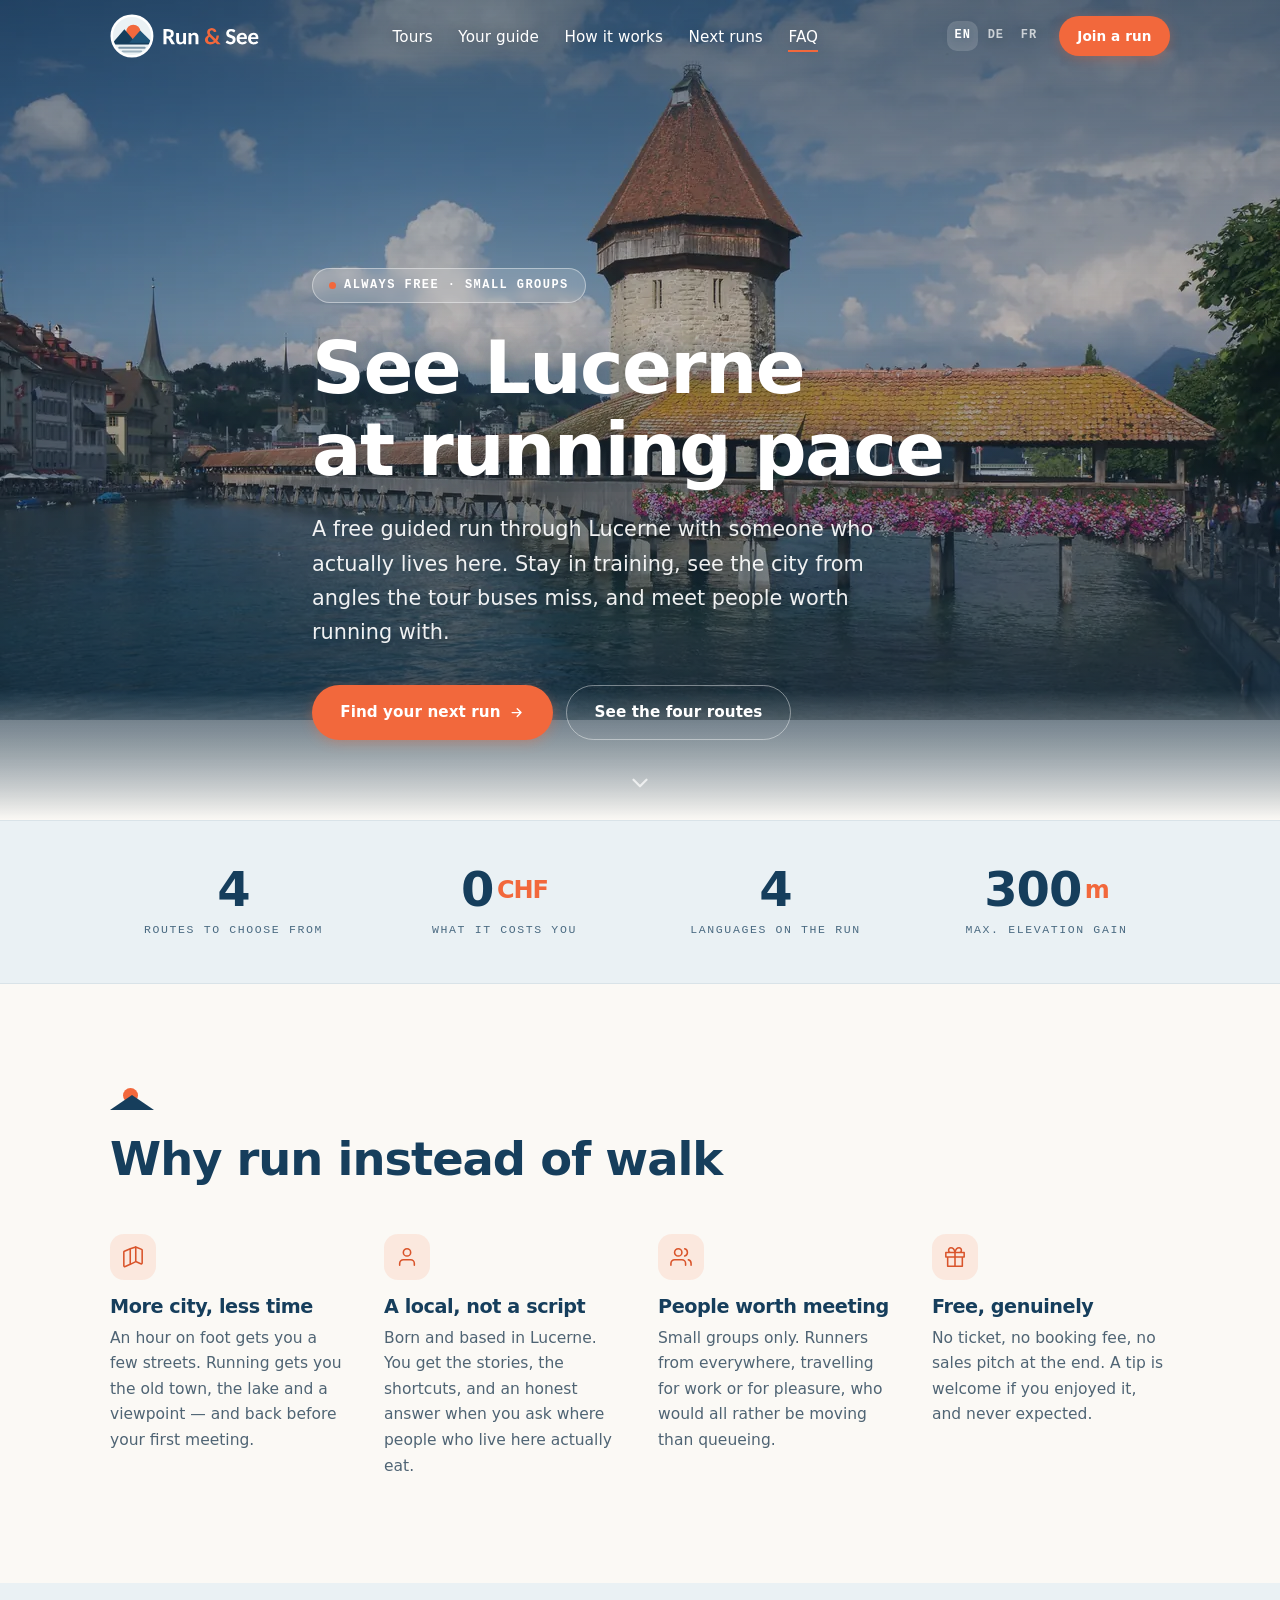
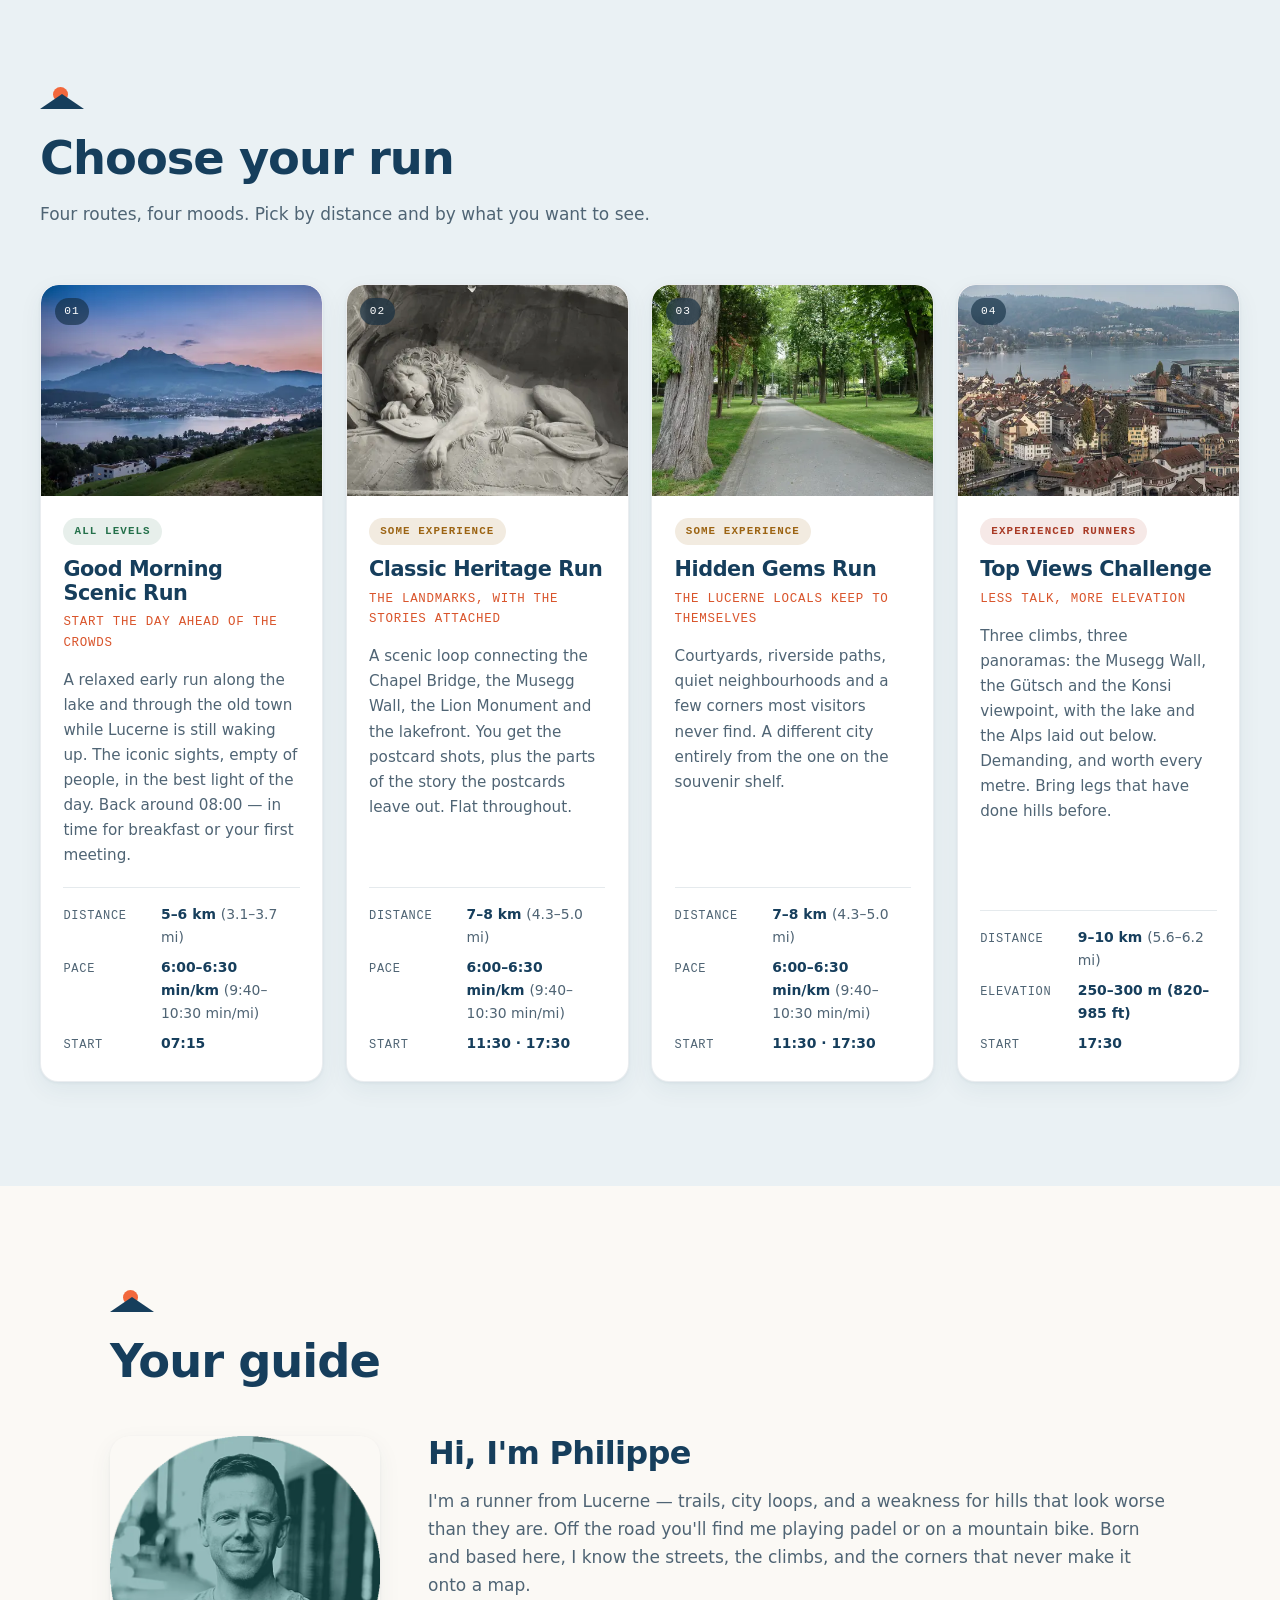
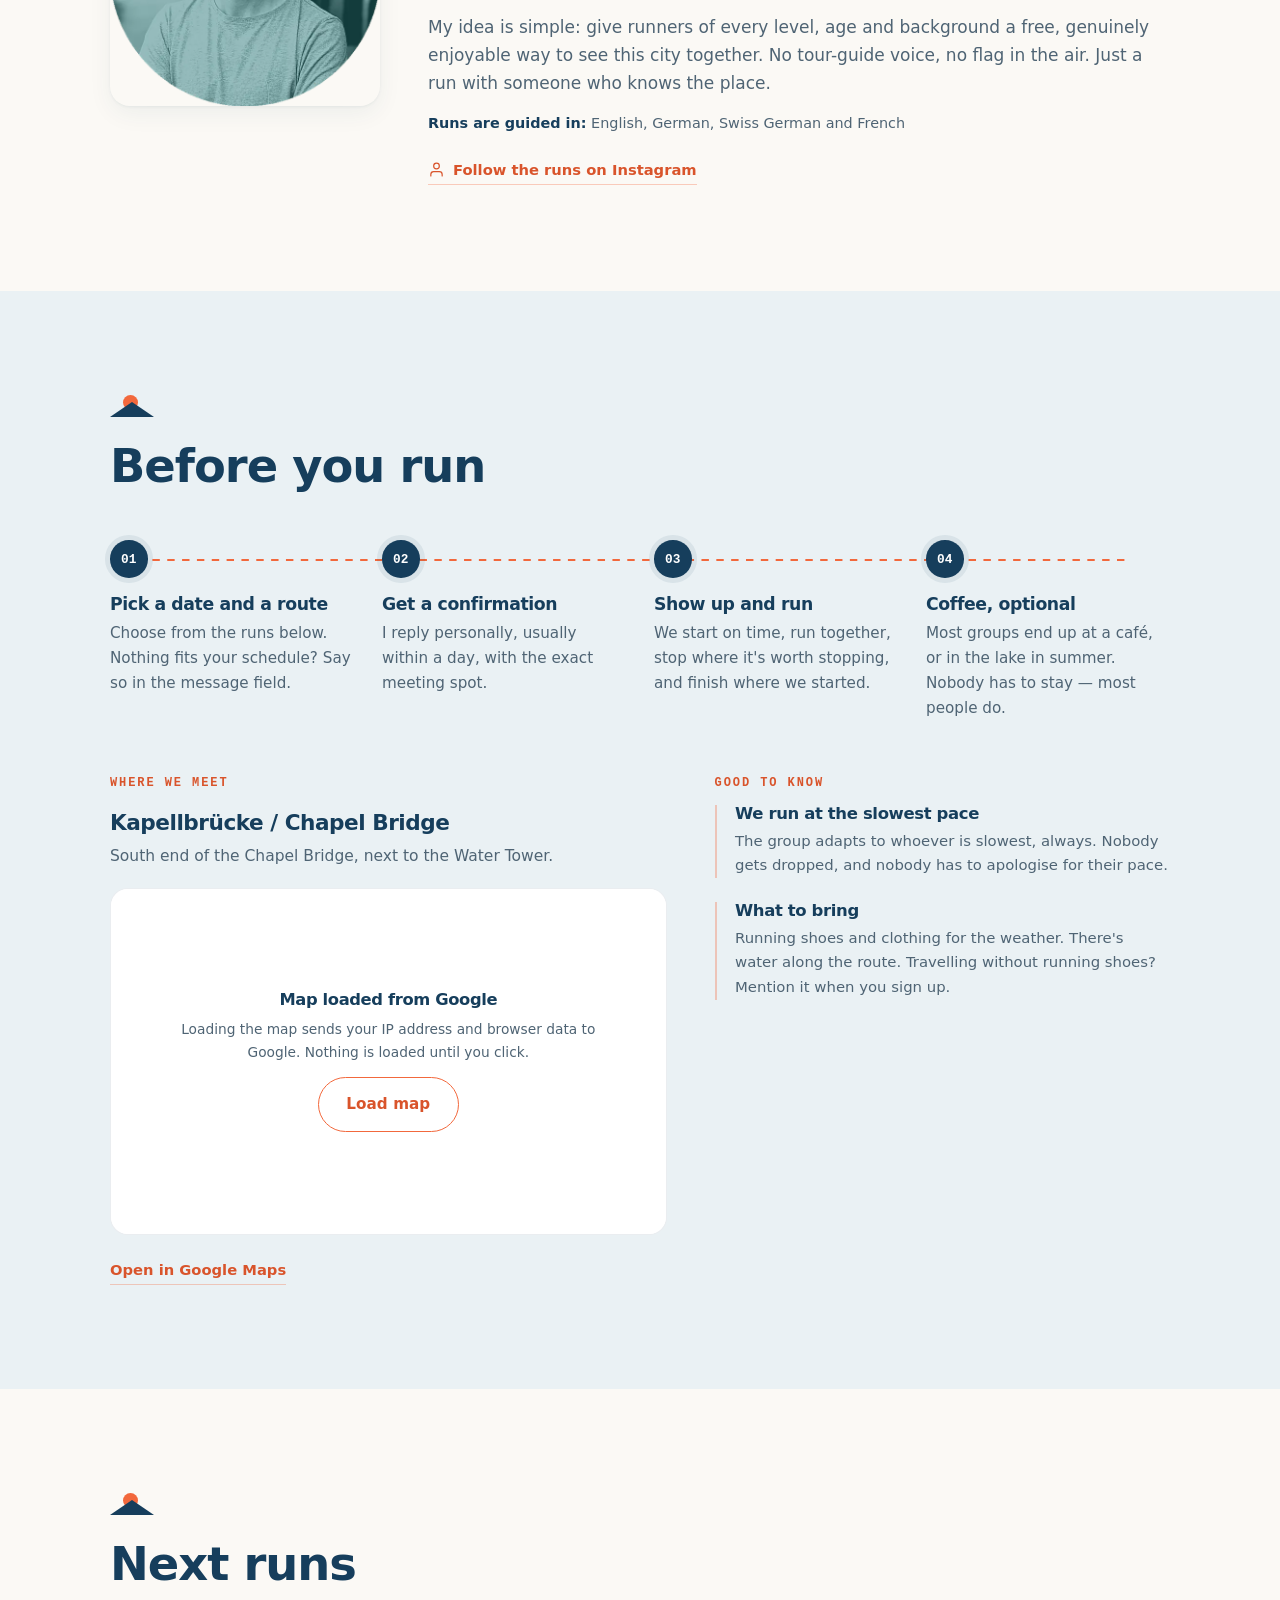
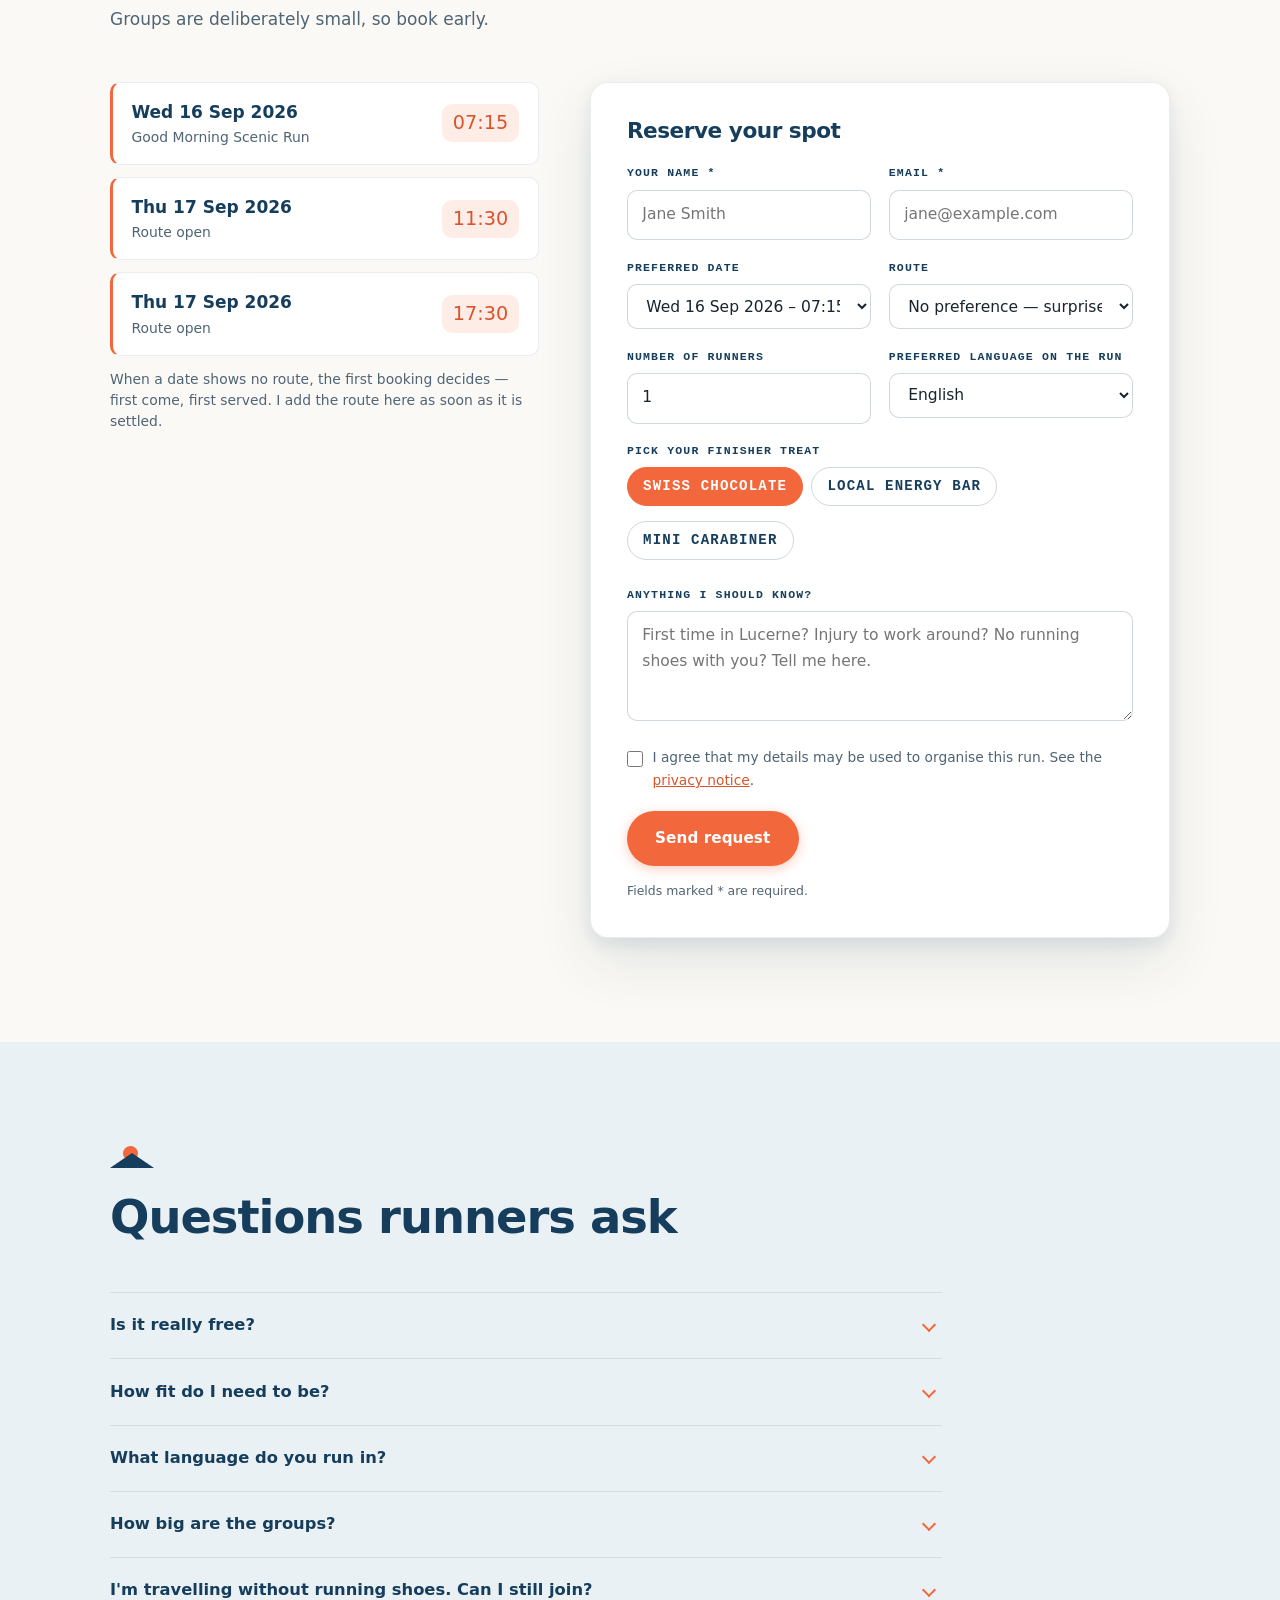
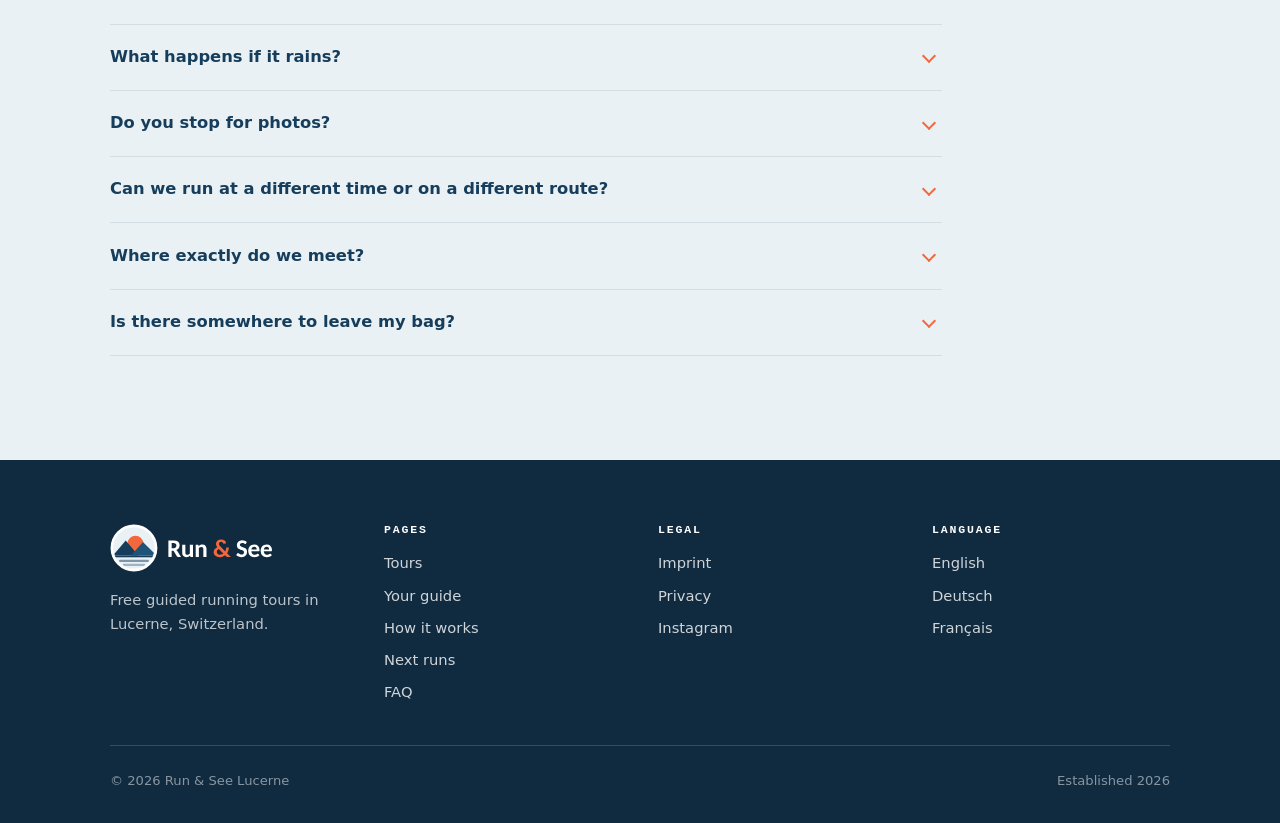
==== index.html @ fdb4a9ca "Website neu aufgesetzt: Generator, drei Sprachen, geklaerte Bildrechte Statische Seite aus src/ gene" ====
<!DOCTYPE html>
<html lang="en">
<head>
  <meta charset="utf-8" />
  <meta name="viewport" content="width=device-width, initial-scale=1" />
  <title>Free Running Tours in Lucerne | Run &amp; See</title>
  <meta name="description" content="Join a free guided running tour in Lucerne, Switzerland. Small groups, four routes, a local guide, no fee. Guided in English, German, Swiss German and French. All levels welcome." />
  <meta name="robots" content="index, follow, max-image-preview:large" />

  <link rel="canonical" href="https://www.runandsee.ch/" />
  <link rel="alternate" hreflang="en" href="https://www.runandsee.ch/" />
  <link rel="alternate" hreflang="de" href="https://www.runandsee.ch/de/" />
  <link rel="alternate" hreflang="fr" href="https://www.runandsee.ch/fr/" />
  <link rel="alternate" hreflang="x-default" href="https://www.runandsee.ch/" />

  <meta property="og:type" content="website" />
  <meta property="og:site_name" content="Run &amp; See Lucerne" />
  <meta property="og:locale" content="en_CH" />
  <meta property="og:url" content="https://www.runandsee.ch/" />
  <meta property="og:title" content="Free Running Tours in Lucerne | Run &amp; See" />
  <meta property="og:description" content="Join a free guided running tour in Lucerne, Switzerland. Small groups, four routes, a local guide, no fee. Guided in English, German, Swiss German and French. All levels welcome." />
  <meta property="og:image" content="https://www.runandsee.ch/assets/images/hero/luzern-kapellbruecke.jpg" />
  <meta property="og:image:width" content="1920" />
  <meta property="og:image:height" content="1080" />
  <meta property="og:image:alt" content="The Chapel Bridge and Water Tower over the river Reuss in Lucerne, with the Alps behind" />
  <meta name="twitter:card" content="summary_large_image" />
  <meta name="twitter:image" content="https://www.runandsee.ch/assets/images/hero/luzern-kapellbruecke.jpg" />
  <meta name="twitter:image:alt" content="The Chapel Bridge and Water Tower over the river Reuss in Lucerne, with the Alps behind" />

  <meta name="author" content="Run &amp; See Lucerne" />
  <meta name="geo.region" content="CH-LU" />
  <meta name="geo.placename" content="Luzern" />
  <meta name="geo.position" content="47.05174;8.30772" />
  <meta name="ICBM" content="47.05174, 8.30772" />
  <link rel="preload" as="image" fetchpriority="high"
        href="assets/images/hero/luzern-kapellbruecke.webp"
        imagesrcset="assets/images/hero/luzern-kapellbruecke-800.webp 800w, assets/images/hero/luzern-kapellbruecke-1280.webp 1280w, assets/images/hero/luzern-kapellbruecke.webp 1920w"
        imagesizes="100vw" type="image/webp" />

  <link rel="icon" type="image/svg+xml" href="assets/logos/horizont-mark.svg" />
  <meta name="theme-color" content="#163e5c" />

  <style>
/* ==========================================================================
   Run & See Lucerne — Basis-Stylesheet (Struktur, Layout, Komponenten)
   Enthält KEINE Farbwerte und keine Schriftnamen. Alles über Custom
   Properties, die das jeweilige Theme in src/themes/<name>.css setzt.
   build.py fügt Theme + Basis zusammen und bettet das Ergebnis ein.
   ========================================================================== */

*, *::before, *::after { box-sizing: border-box; }
* { margin: 0; padding: 0; }

html {
  scroll-behavior: smooth;
  scroll-padding-top: calc(var(--nav-h) + 12px);
  -webkit-text-size-adjust: 100%;
}

body {
  font-family: var(--font-body);
  background: var(--bg);
  color: var(--ink);
  line-height: 1.65;
  font-size: 1.0625rem;
  -webkit-font-smoothing: antialiased;
  overflow-x: hidden;
}

img, picture, svg, iframe { display: block; max-width: 100%; }
img { height: auto; }

h1, h2, h3, h4 {
  font-family: var(--font-display);
  color: var(--heading);
  line-height: var(--h-leading);
  font-weight: var(--h-weight);
  letter-spacing: var(--h-tracking);
  text-transform: var(--h-transform);
}

a { color: var(--link); }

:focus-visible {
  outline: 3px solid var(--focus);
  outline-offset: 3px;
  border-radius: 3px;
}

.wrap {
  width: 100%;
  max-width: var(--wrap);
  margin-inline: auto;
  padding-inline: clamp(1.25rem, 5vw, 2.5rem);
}

section { padding-block: var(--section-pad); position: relative; }
section.alt { background: var(--surface-alt); }
#hero { padding: 0; }

.section-head { max-width: 46rem; margin-bottom: clamp(2rem, 4vw, 3rem); }
.section-head h2 { font-size: var(--h2-size); }
.section-head p { margin-top: 0.9rem; color: var(--ink-soft); font-size: 1.0625rem; }

.rule { width: var(--rule-w); height: var(--rule-h); background: var(--accent); margin-bottom: 1.35rem; }

.eyebrow {
  font-family: var(--font-mono);
  font-size: 0.75rem;
  letter-spacing: 0.18em;
  text-transform: uppercase;
  font-weight: 600;
  color: var(--accent-ink);
  margin-bottom: 0.55rem;
}

/* ── Skip link ─────────────────────────────────────────────────────────── */
.skip-link {
  position: absolute; left: -9999px; top: 0; z-index: 2000;
  background: var(--heading); color: var(--on-dark);
  padding: 0.75rem 1.25rem; text-decoration: none;
}
.skip-link:focus { left: 0; }

/* ── Buttons ───────────────────────────────────────────────────────────── */
.btn {
  display: inline-flex; align-items: center; justify-content: center; gap: 0.55rem;
  font: inherit;
  font-family: var(--font-ui);
  font-weight: var(--btn-weight);
  font-size: var(--btn-size);
  letter-spacing: var(--btn-tracking);
  text-transform: var(--btn-transform);
  padding: var(--btn-pad);
  border-radius: var(--btn-radius);
  border: var(--btn-border) solid transparent;
  text-decoration: none; cursor: pointer;
  transition: transform 0.18s ease, background 0.2s ease, color 0.2s ease,
              box-shadow 0.2s ease, border-color 0.2s ease;
}
.btn svg { width: 1em; height: 1em; transition: transform 0.22s ease; }
.btn:hover svg { transform: translateX(3px); }
.btn:hover { transform: translateY(-2px); }
.btn:active { transform: translateY(0); }

.btn-primary { background: var(--accent); color: var(--on-accent); box-shadow: var(--shadow-btn); }
.btn-primary:hover { background: var(--accent-hover); }
.btn-primary:disabled { opacity: 0.6; cursor: progress; transform: none; }

.btn-ghost { background: transparent; color: var(--on-dark); border-color: var(--on-dark-line); }
.btn-ghost:hover { background: var(--on-dark-wash); }

.btn-outline { background: transparent; color: var(--accent-ink); border-color: var(--accent); }
.btn-outline:hover { background: var(--accent-tint); }

/* ── Navbar ────────────────────────────────────────────────────────────── */
#navbar {
  position: fixed; inset: 0 0 auto 0; z-index: 1000; height: var(--nav-h);
  display: flex; align-items: center;
  transition: background 0.25s ease, box-shadow 0.25s ease, height 0.25s ease;
}
#navbar .wrap { display: flex; align-items: center; justify-content: space-between; gap: 1rem; }
#navbar.scrolled {
  background: var(--nav-bg-scrolled);
  backdrop-filter: blur(12px);
  box-shadow: var(--nav-shadow);
}

.nav-logo { display: flex; align-items: center; text-decoration: none; flex-shrink: 0; }
.nav-logo img { height: var(--logo-h); width: auto; }
.logo-dark { display: none; }
#navbar.scrolled .logo-light { display: none; }
#navbar.scrolled .logo-dark { display: block; }

.nav-links { display: flex; align-items: center; gap: 1.6rem; list-style: none; }
.nav-links a {
  position: relative;
  font-family: var(--font-ui);
  color: var(--on-dark); text-decoration: none;
  font-size: var(--nav-size); font-weight: 500;
  letter-spacing: var(--nav-tracking); text-transform: var(--nav-transform);
  padding-block: 0.4rem;
  text-shadow: var(--on-image-shadow);
}
.nav-links a::after {
  content: ""; position: absolute; left: 0; right: 0; bottom: 0;
  height: 2px; background: var(--accent);
  transform: scaleX(0); transform-origin: left;
  transition: transform 0.25s ease;
}
.nav-links a:hover::after, .nav-links a.active::after { transform: scaleX(1); }
#navbar.scrolled .nav-links a { color: var(--ink); text-shadow: none; }

.nav-right { display: flex; align-items: center; gap: 0.9rem; flex-shrink: 0; }

.lang-switch { display: flex; align-items: center; gap: 0.15rem; }
.lang-switch a {
  font-family: var(--font-mono);
  font-size: 0.75rem; font-weight: 600; letter-spacing: 0.08em;
  text-decoration: none; color: var(--on-dark); opacity: 0.7;
  padding: 0.3rem 0.45rem; border-radius: var(--radius-sm);
  text-shadow: var(--on-image-shadow);
  transition: opacity 0.2s ease, background 0.2s ease;
}
#navbar.scrolled .lang-switch a { color: var(--ink); text-shadow: none; }
.lang-switch a:hover { opacity: 1; }
.lang-switch a[aria-current="true"] { opacity: 1; background: var(--on-dark-wash); }
#navbar.scrolled .lang-switch a[aria-current="true"] { background: var(--accent-tint); color: var(--accent-ink); }

.nav-cta { display: none; }

.hamburger {
  display: none; background: none; border: 0; cursor: pointer;
  width: 42px; height: 42px; padding: 9px; border-radius: var(--radius-sm);
}
.hamburger span {
  display: block; height: 2px; background: var(--on-dark); border-radius: 2px;
  transition: transform 0.25s ease, opacity 0.2s ease, background 0.25s ease;
}
.hamburger span + span { margin-top: 5px; }
#navbar.scrolled .hamburger span { background: var(--ink); }
.hamburger[aria-expanded="true"] span:nth-child(1) { transform: translateY(7px) rotate(45deg); }
.hamburger[aria-expanded="true"] span:nth-child(2) { opacity: 0; }
.hamburger[aria-expanded="true"] span:nth-child(3) { transform: translateY(-7px) rotate(-45deg); }

@media (min-width: 981px) {
  .nav-cta { display: inline-flex; padding: 0.5rem 1.1rem; font-size: 0.85rem; }
}
@media (max-width: 980px) {
  .hamburger { display: block; }
  .nav-links {
    position: fixed; inset: var(--nav-h) 0 auto 0;
    flex-direction: column; align-items: stretch; gap: 0;
    background: var(--surface); border-bottom: 1px solid var(--line);
    box-shadow: var(--shadow-md);
    padding: 0.5rem 0 1rem;
    /* visibility zusätzlich, damit nichts hervorlugt und die Links im
       geschlossenen Zustand nicht per Tab erreichbar sind */
    transform: translateY(-101%); visibility: hidden;
    transition: transform 0.3s cubic-bezier(0.4, 0, 0.2, 1), visibility 0s linear 0.3s;
  }
  .nav-links.open { transform: translateY(0); visibility: visible; transition-delay: 0s, 0s; }
  .nav-links a {
    display: block;                     /* volle Zeilenbreite statt Textbreite */
    color: var(--ink) !important; text-shadow: none;
    padding: 0.9rem clamp(1.25rem, 5vw, 2.5rem);
    border-bottom: 1px solid var(--line);
  }
  .nav-links li:last-child a { border-bottom: 0; }
  .nav-links a::after { display: none; }
  /* Solange das Menü offen ist, braucht die Leiste einen deckenden Grund */
  #navbar.menu-open { background: var(--surface); box-shadow: var(--nav-shadow); }
  #navbar.menu-open .nav-logo .logo-light { display: none; }
  #navbar.menu-open .nav-logo .logo-dark { display: block; }
  #navbar.menu-open .lang-switch a { color: var(--ink); text-shadow: none; }
  #navbar.menu-open .hamburger span { background: var(--ink); }
}

/* ── Hero ──────────────────────────────────────────────────────────────── */
#hero {
  position: relative; min-height: min(92svh, 820px);
  display: flex; align-items: flex-end;
  color: var(--on-dark); isolation: isolate; overflow: hidden;
}
.hero-media { position: absolute; inset: 0; z-index: -2; }
.hero-media img { width: 100%; height: 100%; object-fit: cover; object-position: center 45%; }
.hero-media::after { content: ""; position: absolute; inset: 0; background: var(--hero-scrim); }
.hero-inner { padding-block: clamp(6rem, 14vw, 8rem) clamp(3.5rem, 8vw, 5rem); max-width: 46rem; position: relative; }

.hero-badge {
  display: inline-flex; align-items: center; gap: 0.5rem;
  font-family: var(--font-mono);
  background: var(--on-dark-wash); border: 1px solid var(--on-dark-line);
  backdrop-filter: blur(6px);
  padding: 0.4rem 1rem; border-radius: var(--badge-radius);
  font-size: 0.75rem; font-weight: 600; letter-spacing: 0.12em; text-transform: uppercase;
  margin-bottom: 1.5rem;
}
.hero-badge .dot {
  width: 7px; height: 7px; border-radius: 50%; background: var(--accent);
  animation: pulse 2.4s ease-in-out infinite;
}
@keyframes pulse { 0%, 100% { opacity: 1; transform: scale(1); } 50% { opacity: 0.45; transform: scale(0.8); } }

#hero h1 { color: var(--on-dark); font-size: var(--h1-size); text-shadow: var(--on-image-shadow-lg); }
#hero h1 .line { display: block; overflow: hidden; }
#hero h1 .line > span { display: block; }
.hero-lead {
  margin-top: 1.3rem; font-size: clamp(1.05rem, 2.2vw, 1.3rem);
  color: var(--on-dark-soft); text-shadow: var(--on-image-shadow); max-width: 38rem;
}
.hero-actions { margin-top: 2.2rem; display: flex; flex-wrap: wrap; gap: 0.85rem; }
.hero-cue {
  position: absolute; left: 50%; bottom: 1.5rem; translate: -50% 0;
  width: 26px; height: 26px; opacity: 0.7;
  animation: cue 2.6s ease-in-out infinite;
}
.hero-cue svg { width: 100%; height: 100%; stroke: var(--on-dark); }
@keyframes cue { 0%, 100% { transform: translateY(0); } 50% { transform: translateY(7px); } }

/* ── Kennzahlenband ────────────────────────────────────────────────────── */
.stats { background: var(--stats-bg); color: var(--stats-ink); padding-block: clamp(2rem, 4vw, 2.75rem); }
.stats-grid { display: grid; gap: 1.5rem; grid-template-columns: repeat(auto-fit, minmax(140px, 1fr)); text-align: center; }
.stat b {
  display: block; font-family: var(--font-display);
  font-size: clamp(2rem, 5vw, 3rem); line-height: 1;
  font-weight: var(--h-weight); letter-spacing: var(--h-tracking);
  color: var(--stats-num);
}
.stat > span {
  display: block; margin-top: 0.45rem; font-family: var(--font-mono);
  font-size: 0.72rem; letter-spacing: 0.14em; text-transform: uppercase; opacity: 0.75;
}
.stat b .unit { font-size: 0.5em; margin-left: 0.15em; vertical-align: 0.35em; }

/* ── Value props ───────────────────────────────────────────────────────── */
.value-grid { display: grid; gap: clamp(1.5rem, 3vw, 2.25rem); grid-template-columns: repeat(auto-fit, minmax(230px, 1fr)); }
.value-item h3 { font-size: 1.2rem; margin-bottom: 0.5rem; }
.value-item p { color: var(--ink-soft); font-size: 0.97rem; }
.value-icon {
  width: 46px; height: 46px; border-radius: var(--icon-radius);
  background: var(--accent-tint); color: var(--accent-ink);
  display: grid; place-items: center; margin-bottom: 1rem;
  transition: transform 0.25s ease, background 0.25s ease;
}
.value-item:hover .value-icon { transform: translateY(-3px); background: var(--accent); color: var(--on-accent); }
.value-icon svg { width: 22px; height: 22px; }

/* ── Touren-Karussell ──────────────────────────────────────────────────── */
.carousel { position: relative; }
.carousel-track {
  display: grid; grid-auto-flow: column;
  /* feste Spaltenbreite, damit die Karten NICHT zusammenschrumpfen —
     nur so entsteht überhaupt ein scrollbares Karussell.
     Die Werte sind so gewählt, dass die nächste Karte immer angeschnitten
     sichtbar bleibt — sonst wirkt das Karussell wie eine vollständige Liste. */
  grid-auto-columns: min(82%, 330px);
  gap: 1.5rem;
  overflow-x: auto; overscroll-behavior-x: contain;
  scroll-snap-type: x mandatory;
  padding-block: 0.5rem 1.25rem;
  scrollbar-width: none;
}
.carousel-track::-webkit-scrollbar { display: none; }
@media (min-width: 700px)  { .carousel-track { grid-auto-columns: calc(46% - 0.75rem); } }
@media (min-width: 1000px) { .carousel-track { grid-auto-columns: calc(31% - 1rem); } }

/* Ab dieser Breite passen alle vier Touren nebeneinander — dann ist auf den
   ersten Blick sichtbar, wie viele es sind, und das Karussell entfällt. */
@media (min-width: 1180px) {
  #tours > .wrap { max-width: 1300px; }
  #tours .carousel-track {
    grid-auto-columns: minmax(0, 1fr);
    overflow-x: visible; scroll-snap-type: none;
    gap: 1.4rem; padding-bottom: 0;
  }
  /* Höhere Spezifität als die .carousel-controls-Regel weiter unten */
  #tours .carousel-controls { display: none; }
}

.tour-card {
  scroll-snap-align: start;
  background: var(--card-bg); border: var(--card-border);
  border-radius: var(--radius); overflow: hidden;
  display: flex; flex-direction: column;
  box-shadow: var(--shadow-sm);
  transition: transform 0.28s ease, box-shadow 0.28s ease;
}
.tour-card:hover { transform: translateY(-5px); box-shadow: var(--shadow-md); }
.tour-media { position: relative; overflow: hidden; }
.tour-media img { width: 100%; aspect-ratio: 4 / 3; object-fit: cover; transition: transform 0.7s cubic-bezier(0.2, 0.7, 0.3, 1); }
.tour-card:hover .tour-media img { transform: scale(1.06); }
.tour-index {
  position: absolute; top: 0.85rem; left: 0.85rem;
  font-family: var(--font-mono); font-size: 0.7rem; letter-spacing: 0.1em;
  background: var(--index-bg); color: var(--index-ink);
  padding: 0.25rem 0.6rem; border-radius: var(--badge-radius);
  backdrop-filter: blur(6px);
}
.tour-body { padding: 1.4rem 1.4rem 1.6rem; display: flex; flex-direction: column; flex: 1; }
.tour-card h3 { font-size: 1.3rem; }
.tour-tagline { color: var(--accent-ink); font-family: var(--font-mono); font-size: 0.78rem; letter-spacing: 0.06em; text-transform: uppercase; margin-top: 0.45rem; }
.tour-desc { margin-top: 0.9rem; font-size: 0.95rem; color: var(--ink-soft); flex: 1; }

.badge {
  align-self: flex-start; font-family: var(--font-mono);
  font-size: 0.68rem; font-weight: 700; letter-spacing: 0.1em; text-transform: uppercase;
  padding: 0.3rem 0.7rem; border-radius: var(--badge-radius); margin-bottom: 0.8rem;
}
.badge-green  { background: var(--green-bg); color: var(--green); }
.badge-orange { background: var(--amber-bg); color: var(--amber); }
.badge-red    { background: var(--rust-bg);  color: var(--rust); }

.tour-facts { margin-top: 1.15rem; border-top: 1px solid var(--line); padding-top: 0.95rem; display: grid; gap: 0.45rem; }
.tour-fact { display: flex; gap: 0.6rem; align-items: baseline; font-size: 0.87rem; }
.tour-fact dt { color: var(--ink-soft); min-width: 5.5rem; flex-shrink: 0; font-family: var(--font-mono); font-size: 0.75rem; letter-spacing: 0.06em; text-transform: uppercase; }
.tour-fact dd { font-weight: 600; color: var(--heading); }
.tour-fact .alt { font-weight: 400; color: var(--ink-soft); }

.carousel-controls { display: flex; align-items: center; justify-content: space-between; gap: 1rem; margin-top: 0.5rem; }
.carousel-nav { display: flex; align-items: center; gap: 1rem; }
.carousel-count { font-family: var(--font-mono); font-size: 0.8rem; letter-spacing: 0.06em; color: var(--ink-soft); }
.carousel-count b { color: var(--heading); font-size: 1rem; }
.carousel-count span { margin-left: 0.15rem; }
.carousel-dots { display: flex; gap: 0.4rem; }
.carousel-dots button {
  width: 28px; height: 4px; border: 0; padding: 0; cursor: pointer;
  background: var(--line-strong); border-radius: 2px;
  transition: background 0.25s ease, width 0.25s ease;
}
.carousel-dots button[aria-current="true"] { background: var(--accent); width: 44px; }
.carousel-arrows { display: flex; gap: 0.5rem; }
.carousel-arrows button {
  width: 42px; height: 42px; border-radius: var(--btn-radius);
  border: 1.5px solid var(--line-strong); background: transparent; color: var(--heading);
  display: grid; place-items: center; cursor: pointer;
  transition: background 0.2s ease, border-color 0.2s ease, color 0.2s ease, opacity 0.2s ease;
}
.carousel-arrows button:hover:not(:disabled) { background: var(--accent); border-color: var(--accent); color: var(--on-accent); }
.carousel-arrows button:disabled { opacity: 0.3; cursor: default; }
.carousel-arrows svg { width: 17px; height: 17px; }

/* ── Ablauf mit Verbindungslinie ───────────────────────────────────────── */
.steps-wrap { position: relative; }
.steps-line { position: absolute; inset: 1.15rem 0 auto 0; height: 2px; pointer-events: none; display: none; }
@media (min-width: 860px) { .steps-line { display: block; } }
.steps-line svg { width: 100%; height: 2px; overflow: visible; }
.steps-line path { stroke: var(--accent); stroke-width: 2; stroke-dasharray: 7 7; fill: none; stroke-dashoffset: var(--dash, 2000); transition: stroke-dashoffset 1.8s ease-out; }
.steps { display: grid; gap: 1.75rem; grid-template-columns: repeat(auto-fit, minmax(210px, 1fr)); counter-reset: step; position: relative; }
.step { padding-top: 3.4rem; position: relative; }
.step::before {
  counter-increment: step; content: counter(step, decimal-leading-zero);
  position: absolute; top: 0; left: 0;
  width: 2.35rem; height: 2.35rem; border-radius: var(--step-radius);
  background: var(--step-bg); color: var(--step-ink);
  display: grid; place-items: center;
  font-family: var(--font-mono); font-size: 0.8rem; font-weight: 700;
}
.step h3 { font-size: 1.08rem; margin-bottom: 0.4rem; }
.step p { font-size: 0.95rem; color: var(--ink-soft); }

/* ── Runs + Formular ───────────────────────────────────────────────────── */
.join-layout { display: grid; gap: clamp(2rem, 4vw, 3.5rem); grid-template-columns: 1fr; }
@media (min-width: 920px) { .join-layout { grid-template-columns: 0.85fr 1.15fr; align-items: start; } }

.countdown { background: var(--dark-panel); color: var(--on-dark); border-radius: var(--radius); padding: 1.6rem; margin-bottom: 1.5rem; }
.countdown-label { font-family: var(--font-mono); font-size: 0.7rem; letter-spacing: 0.16em; text-transform: uppercase; opacity: 0.7; }
.countdown-run { font-family: var(--font-display); font-size: 1.35rem; margin-top: 0.4rem; letter-spacing: var(--h-tracking); }
.countdown-clock { display: flex; gap: 1.4rem; margin-top: 1.1rem; }
.countdown-clock div { text-align: center; }
.countdown-clock b { display: block; font-family: var(--font-display); font-size: 2rem; line-height: 1; color: var(--accent); }
.countdown-clock span { font-family: var(--font-mono); font-size: 0.65rem; letter-spacing: 0.12em; text-transform: uppercase; opacity: 0.7; }

.run-list { display: grid; gap: 0.75rem; }
.run-item {
  background: var(--card-bg); border: var(--card-border); border-left: 3px solid var(--accent);
  border-radius: var(--radius-sm); padding: 0.95rem 1.15rem;
  display: flex; justify-content: space-between; align-items: center; gap: 1rem; flex-wrap: wrap;
  transition: transform 0.2s ease, border-left-width 0.2s ease;
}
.run-item:hover { transform: translateX(3px); }
.run-when { font-weight: 600; color: var(--heading); }
.run-what { font-size: 0.87rem; color: var(--ink-soft); }
.run-time { font-family: var(--font-display); font-size: 1.2rem; color: var(--accent-ink); background: var(--accent-tint); border-radius: var(--radius-sm); padding: 0.2rem 0.7rem; }

.run-note { font-size: 0.87rem; color: var(--ink-soft); margin-top: 0.85rem; line-height: 1.5; }
.run-empty { background: var(--card-bg); border: 1px dashed var(--line-strong); border-radius: var(--radius); padding: 1.7rem; }
.run-empty h3 { font-size: 1.15rem; margin-bottom: 0.5rem; }
.run-empty p { font-size: 0.95rem; color: var(--ink-soft); }

.form-card { background: var(--card-bg); border: var(--card-border); border-radius: var(--radius); padding: clamp(1.4rem, 3vw, 2.25rem); box-shadow: var(--shadow-sm); }
.form-card h3 { font-size: 1.35rem; margin-bottom: 1.3rem; }

.field { margin-bottom: 1.1rem; }
.field-row { display: grid; gap: 1.1rem; grid-template-columns: 1fr; }
@media (min-width: 560px) { .field-row { grid-template-columns: 1fr 1fr; } }
.field label, .fieldset-label {
  display: block; font-family: var(--font-mono);
  font-size: 0.72rem; font-weight: 600; letter-spacing: 0.1em; text-transform: uppercase;
  color: var(--heading); margin-bottom: 0.45rem;
}
.field input, .field select, .field textarea {
  width: 100%; font: inherit; font-size: 0.97rem; color: var(--ink);
  padding: 0.72rem 0.9rem;
  border: 1px solid var(--line-strong); border-radius: var(--radius-sm);
  background: var(--input-bg);
  transition: border-color 0.18s ease, box-shadow 0.18s ease;
}
.field textarea { min-height: 110px; resize: vertical; }
.field input:focus, .field select:focus, .field textarea:focus {
  border-color: var(--accent); box-shadow: 0 0 0 3px var(--accent-tint); outline: none;
}
.chip-row { display: flex; flex-wrap: wrap; gap: 0.5rem; }
.chip input { position: absolute; opacity: 0; pointer-events: none; }
.chip span {
  display: inline-block; cursor: pointer;
  border: 1px solid var(--line-strong); border-radius: var(--btn-radius);
  padding: 0.42rem 0.95rem; font-size: 0.88rem;
  transition: all 0.18s ease;
}
.chip span:hover { border-color: var(--accent); }
.chip input:checked + span { background: var(--accent); color: var(--on-accent); border-color: var(--accent); }
.chip input:focus-visible + span { outline: 3px solid var(--focus); outline-offset: 2px; }

.consent { display: flex; gap: 0.6rem; align-items: flex-start; font-size: 0.86rem; color: var(--ink-soft); margin-bottom: 1.2rem; }
.consent input { margin-top: 0.28rem; flex-shrink: 0; width: 1rem; height: 1rem; accent-color: var(--accent); }
.required-note { font-size: 0.78rem; color: var(--ink-soft); margin-top: 0.9rem; }

.form-status { margin-top: 1rem; padding: 0.9rem 1.1rem; border-radius: var(--radius-sm); font-size: 0.92rem; display: none; }
.form-status.ok   { display: block; background: var(--green-bg); color: var(--green); }
.form-status.fail { display: block; background: var(--rust-bg);  color: var(--rust); }
.hp { position: absolute; width: 1px; height: 1px; overflow: hidden; clip-path: inset(50%); white-space: nowrap; }

/* ── Gut zu wissen ─────────────────────────────────────────────────────── */
.know-grid { display: grid; gap: 1.5rem; grid-template-columns: 1fr; }
.know-item { border-left: 2px solid var(--accent-line); padding-left: 1.15rem; transition: border-color 0.25s ease; }
.know-item:hover { border-left-color: var(--accent); }
.know-item h4 { font-size: 1.03rem; margin-bottom: 0.35rem; }
.know-item p { font-size: 0.93rem; color: var(--ink-soft); }

/* ── Ablauf: Treffpunkt und Hinweise nebeneinander ────────────────────── */
.practical {
  margin-top: clamp(2.5rem, 5vw, 3.5rem);
  display: grid; gap: clamp(1.75rem, 4vw, 3rem);
  grid-template-columns: 1fr; align-items: start;
}
@media (min-width: 900px) { .practical { grid-template-columns: 1.1fr 0.9fr; } }

.subhead {
  font-family: var(--font-mono); font-size: 0.75rem; font-weight: 600;
  letter-spacing: 0.16em; text-transform: uppercase;
  color: var(--accent-ink); margin-bottom: 0.9rem;
}
.meet-address { color: var(--ink-soft); margin-bottom: 1.1rem; font-size: 0.97rem; }
.meet-address strong {
  display: block; font-family: var(--font-display); font-size: 1.35rem;
  color: var(--heading); margin-bottom: 0.25rem; letter-spacing: var(--h-tracking);
}
.map-shell { position: relative; aspect-ratio: 16 / 10; border-radius: var(--radius); overflow: hidden; border: var(--card-border); background: var(--surface); }
.map-shell iframe { width: 100%; height: 100%; border: 0; }
.map-consent { position: absolute; inset: 0; display: grid; place-content: center; text-align: center; gap: 0.55rem; padding: 1.75rem; background: var(--surface); }
.map-consent h4 { font-size: 1.02rem; }
.map-consent p { font-size: 0.86rem; color: var(--ink-soft); max-width: 28rem; }
.map-consent .btn { justify-self: center; margin-top: 0.3rem; }

/* ── Guide ─────────────────────────────────────────────────────────────── */
.about-layout { display: grid; gap: clamp(1.75rem, 4vw, 3rem); grid-template-columns: 1fr; align-items: start; }
@media (min-width: 780px) { .about-layout { grid-template-columns: 270px 1fr; } }
.about-photo-wrap { position: relative; }
.about-photo { border-radius: var(--photo-radius); box-shadow: var(--shadow-sm); width: 100%; }
.about-layout h3 { font-size: clamp(1.5rem, 3vw, 2rem); margin-bottom: 0.9rem; }
.about-layout p + p { margin-top: 0.9rem; }
.about-layout p { color: var(--ink-soft); }
.about-meta { margin-top: 1.5rem; font-size: 0.9rem; color: var(--ink-soft); }
.about-meta b { color: var(--heading); }
.ig-link {
  display: inline-flex; align-items: center; gap: 0.5rem; margin-top: 1.4rem;
  font-family: var(--font-ui); font-weight: 600; font-size: 0.92rem;
  color: var(--accent-ink); text-decoration: none;
  border-bottom: 1.5px solid var(--accent-line); padding-bottom: 2px;
  transition: border-color 0.2s ease;
}
.ig-link:hover { border-bottom-color: var(--accent); }
.ig-link svg { width: 17px; height: 17px; }

/* ── FAQ ───────────────────────────────────────────────────────────────── */
.faq-list { max-width: 52rem; border-top: 1px solid var(--line); }
.faq-item { border-bottom: 1px solid var(--line); }
.faq-item summary {
  list-style: none; cursor: pointer; padding: 1.2rem 2.5rem 1.2rem 0; position: relative;
  font-weight: 600; color: var(--heading); font-size: 1.02rem;
  transition: color 0.2s ease;
}
.faq-item summary::-webkit-details-marker { display: none; }
.faq-item summary::after {
  content: ""; position: absolute; right: 0.5rem; top: 50%;
  width: 10px; height: 10px; margin-top: -6px;
  border-right: 2px solid var(--accent); border-bottom: 2px solid var(--accent);
  transform: rotate(45deg); transition: transform 0.25s ease;
}
.faq-item[open] summary::after { transform: rotate(-135deg); margin-top: -2px; }
.faq-item summary:hover { color: var(--accent-ink); }
.faq-answer-wrap { display: grid; grid-template-rows: 0fr; transition: grid-template-rows 0.3s ease; }
.faq-item[open] .faq-answer-wrap { grid-template-rows: 1fr; }
.faq-answer { overflow: hidden; }
.faq-answer p { padding: 0 2.5rem 1.4rem 0; color: var(--ink-soft); font-size: 0.97rem; }

/* ── Sticky CTA (mobil) ────────────────────────────────────────────────── */
.sticky-cta {
  position: fixed; left: 0; right: 0; bottom: 0; z-index: 900;
  background: var(--surface); border-top: 1px solid var(--line);
  padding: 0.7rem clamp(1rem, 5vw, 1.5rem);
  display: flex; align-items: center; justify-content: space-between; gap: 1rem;
  transform: translateY(110%); transition: transform 0.3s ease;
  box-shadow: 0 -4px 20px rgb(0 0 0 / 0.08);
}
.sticky-cta.show { transform: translateY(0); }
.sticky-cta-text { font-family: var(--font-mono); font-size: 0.72rem; letter-spacing: 0.1em; text-transform: uppercase; color: var(--ink-soft); }
.sticky-cta .btn { padding: 0.6rem 1.2rem; font-size: 0.85rem; }
@media (min-width: 981px) { .sticky-cta { display: none; } }

/* ── Footer ────────────────────────────────────────────────────────────── */
footer { background: var(--footer-bg); color: var(--footer-ink); padding-block: clamp(2.75rem, 6vw, 4rem) 2rem; font-size: 0.92rem; }
.footer-grid { display: grid; gap: 2.25rem; grid-template-columns: repeat(auto-fit, minmax(180px, 1fr)); }
.footer-brand img { height: 48px; width: auto; margin-bottom: 1rem; }
.footer-brand p { max-width: 22rem; }
footer h4 { color: var(--footer-head); font-family: var(--font-mono); font-size: 0.72rem; letter-spacing: 0.16em; text-transform: uppercase; margin-bottom: 0.9rem; font-weight: 600; }
footer ul { list-style: none; display: grid; gap: 0.5rem; }
footer a { color: var(--footer-link); text-decoration: none; transition: color 0.2s ease; }
footer a:hover { color: var(--footer-head); text-decoration: underline; text-underline-offset: 3px; }
.footer-bottom {
  margin-top: 2.5rem; padding-top: 1.5rem; border-top: 1px solid var(--footer-line);
  display: flex; flex-wrap: wrap; gap: 0.75rem 1.5rem; justify-content: space-between;
  font-size: 0.82rem; color: var(--footer-muted);
}

/* ── Rechtsseite ───────────────────────────────────────────────────────── */
.legal-page main { padding-top: calc(var(--nav-h) + 2.5rem); padding-bottom: 4rem; background: var(--surface); }
.legal-body { max-width: 46rem; }
.legal-body h1 { font-size: clamp(2rem, 5vw, 2.75rem); margin-bottom: 2rem; }
.legal-body h2 { font-size: 1.5rem; margin-top: 2.75rem; margin-bottom: 0.9rem; }
.legal-body h3 { font-size: 1.05rem; margin-top: 1.6rem; margin-bottom: 0.35rem; }
.legal-body p, .legal-body address { color: var(--ink-soft); font-style: normal; }
.legal-body p + p { margin-top: 0.8rem; }
.legal-back { display: inline-block; margin-bottom: 1.5rem; font-size: 0.9rem; }
.legal-page #navbar { background: var(--surface); box-shadow: 0 1px 0 var(--line); }
.legal-page #navbar .nav-links a, .legal-page #navbar .lang-switch a { color: var(--ink); text-shadow: none; }
.legal-page #navbar .hamburger span { background: var(--ink); }
.legal-page .logo-light { display: none; }
.legal-page .logo-dark { display: block; }

/* ── Scroll-Reveal ─────────────────────────────────────────────────────── */
.reveal { opacity: 0; transform: translateY(18px); transition: opacity 0.65s ease, transform 0.65s cubic-bezier(0.2, 0.7, 0.3, 1); }
.reveal.in { opacity: 1; transform: none; }
.reveal-d1 { transition-delay: 0.09s; }
.reveal-d2 { transition-delay: 0.18s; }
.reveal-d3 { transition-delay: 0.27s; }

/* ── Bewegung reduzieren ───────────────────────────────────────────────── */
@media (prefers-reduced-motion: reduce) {
  html { scroll-behavior: auto; }
  *, *::before, *::after {
    animation-duration: 0.01ms !important; animation-iteration-count: 1 !important;
    transition-duration: 0.01ms !important; scroll-behavior: auto !important;
  }
  .reveal { opacity: 1; transform: none; }
  .btn:hover, .tour-card:hover, .run-item:hover { transform: none; }
  .hero-cue { animation: none; }
  .hero-media img { animation: none !important; }
}

/* ── Bildnachweis im Impressum ─────────────────────────────────────────── */
.legal-body .credits { list-style: none; display: grid; gap: 0.5rem; margin-top: 0.6rem; }
.legal-body .credits li { color: var(--ink-soft); font-size: 0.93rem; padding-left: 1rem; border-left: 2px solid var(--accent-line); }
.legal-body code { font-family: var(--font-mono); font-size: 0.85em; background: var(--surface-alt); padding: 0.1em 0.35em; border-radius: 3px; }

/* ==========================================================================
   THEME 01 — HORIZONT
   Weiterentwicklung der Logo-Option „Horizont" (Sonne, Berge, Spiegelung).
   Ruhig, warm, weich gerundet. Navy als Fundament, Orange als Sonne,
   Eisblau als Wasser. Grosszügiger Weissraum, Verläufe statt harter Kanten.
   ========================================================================== */

:root {
  /* Markenfarben aus der Logo-Vorlage */
  --navy:        #163e5c;
  --navy-deep:   #102b40;
  --navy-mid:    #1f5478;
  --sun:         #f2683c;
  --sun-deep:    #d9542b;
  --ice:         #eaf1f4;
  --ice-deep:    #d7e4ea;
  --sand:        #fbf9f5;

  /* Flächen */
  --bg:          var(--sand);
  --surface:     #ffffff;
  --surface-alt: var(--ice);
  --card-bg:     #ffffff;
  --card-border: 1px solid rgb(22 62 92 / 0.09);
  --input-bg:    #ffffff;
  --dark-panel:  linear-gradient(150deg, var(--navy) 0%, var(--navy-deep) 100%);

  /* Text */
  --ink:         #17242e;
  --ink-soft:    #4f6474;
  --heading:     var(--navy);
  --link:        var(--sun-deep);

  /* Akzent */
  --accent:       var(--sun);
  --accent-hover: var(--sun-deep);
  --accent-ink:   var(--sun-deep);
  --accent-tint:  rgb(242 104 60 / 0.12);
  --accent-line:  rgb(242 104 60 / 0.32);
  --on-accent:    #ffffff;
  --focus:        var(--navy-mid);

  /* Auf Bild / dunklem Grund */
  --on-dark:       #ffffff;
  --on-dark-soft:  rgb(255 255 255 / 0.93);
  --on-dark-muted: rgb(255 255 255 / 0.72);
  --on-dark-line:  rgb(255 255 255 / 0.42);
  --on-dark-wash:  rgb(255 255 255 / 0.16);
  --on-image-shadow:    0 1px 14px rgb(16 43 64 / 0.42);
  --on-image-shadow-lg: 0 2px 30px rgb(16 43 64 / 0.42);
  --hero-scrim: linear-gradient(180deg,
                  rgb(16 43 64 / 0.60) 0%,
                  rgb(16 43 64 / 0.28) 40%,
                  rgb(16 43 64 / 0.55) 74%,
                  rgb(16 43 64 / 0.92) 100%);

  /* Linien */
  --line:        rgb(22 62 92 / 0.11);
  --line-strong: rgb(22 62 92 / 0.2);

  /* Statusfarben */
  --green: #24704a;  --green-bg: rgb(36 112 74 / 0.11);
  --amber: #9c6413;  --amber-bg: rgb(156 100 19 / 0.13);
  --rust:  #a83a25;  --rust-bg:  rgb(168 58 37 / 0.11);

  /* Typografie
     Space Grotesk aus der Logo-Vorlage lässt sich nur selbst gehostet
     einbinden. Bis dahin: geometrisch wirkende Systemschriften. */
  --font-display: "Avenir Next", Avenir, "Segoe UI Variable Display", "Segoe UI",
                  system-ui, -apple-system, "Helvetica Neue", Arial, sans-serif;
  --font-body:    "Avenir Next", Avenir, "Segoe UI", system-ui, -apple-system,
                  "Helvetica Neue", Arial, sans-serif;
  --font-ui:      var(--font-body);
  --font-mono:    ui-monospace, "SF Mono", "Cascadia Mono", "Segoe UI Mono",
                  "Roboto Mono", Menlo, Consolas, monospace;

  --h-leading:   1.12;
  --h-weight:    700;
  --h-tracking:  -0.022em;
  --h-transform: none;
  --h1-size: clamp(2.5rem, 7.5vw, 4.6rem);
  --h2-size: clamp(1.9rem, 4.6vw, 2.9rem);

  /* Formen — Horizont ist rund */
  --radius:        18px;
  --radius-sm:     10px;
  --badge-radius:  999px;
  --icon-radius:   14px;
  --step-radius:   50%;
  --photo-radius:  20px;
  --btn-radius:    999px;

  /* Buttons */
  --btn-weight:    600;
  --btn-size:      0.95rem;
  --btn-tracking:  0.005em;
  --btn-transform: none;
  --btn-pad:       0.88rem 1.7rem;
  --btn-border:    1.5px;

  /* Navigation */
  --nav-h:          72px;
  --logo-h:         44px;
  --nav-size:       0.95rem;
  --nav-tracking:   0.005em;
  --nav-transform:  none;
  --nav-bg-scrolled: #fbf9f5;
  --nav-shadow:     0 1px 0 var(--line), 0 8px 28px rgb(22 62 92 / 0.07);

  /* Bänder */
  --stats-bg:  var(--ice);
  --stats-ink: var(--navy);
  --stats-num: var(--navy);
  --step-bg:  var(--navy);
  --step-ink: #ffffff;
  --index-bg:  rgb(16 43 64 / 0.62);
  --index-ink: #ffffff;

  /* Footer */
  --footer-bg:    var(--navy-deep);
  --footer-ink:   rgb(255 255 255 / 0.72);
  --footer-head:  #ffffff;
  --footer-link:  rgb(255 255 255 / 0.8);
  --footer-line:  rgb(255 255 255 / 0.16);
  --footer-muted: rgb(255 255 255 / 0.5);

  /* Raster */
  --wrap: 1140px;
  --section-pad: clamp(3.75rem, 8.5vw, 6.5rem);
  --rule-w: 0; --rule-h: 0;

  --shadow-sm: 0 1px 3px rgb(22 62 92 / 0.06), 0 8px 24px rgb(22 62 92 / 0.06);
  --shadow-md: 0 6px 16px rgb(22 62 92 / 0.09), 0 24px 56px rgb(22 62 92 / 0.11);
  --shadow-btn: 0 3px 12px rgb(242 104 60 / 0.32);
}

/* ── Sonnen-Berg-Motiv statt Strich als Sektionsmarke ─────────────────── */
.rule {
  width: 44px; height: 22px; background: none; position: relative; margin-bottom: 1.5rem;
}
.rule::before {
  content: ""; position: absolute; left: 13px; top: 0;
  width: 15px; height: 15px; border-radius: 50%; background: var(--sun);
}
.rule::after {
  content: ""; position: absolute; left: 0; bottom: 0;
  width: 0; height: 0;
  border-left: 22px solid transparent; border-right: 22px solid transparent;
  border-bottom: 15px solid var(--navy);
}

/* ── Hero: sehr langsamer Zoom, weicher Horizont-Verlauf unten ────────── */
.hero-media img { animation: horizont-zoom 26s ease-out forwards; }
@keyframes horizont-zoom { from { transform: scale(1.07); } to { transform: scale(1); } }

#hero::after {
  content: ""; position: absolute; left: 0; right: 0; bottom: 0; height: 130px;
  background: linear-gradient(180deg, transparent, var(--sand));
  pointer-events: none; z-index: -1;
}

.hero-badge { border-radius: 999px; }

/* ── Weiche Wellenlinie als Sektionsübergang ──────────────────────────── */
.wave { display: block; width: 100%; height: 46px; }
.wave path { fill: var(--surface-alt); }
.wave.to-surface path { fill: var(--surface); }
.wave.to-bg path { fill: var(--bg); }

/* ── Kennzahlen: Eisblau mit feiner Trennung ──────────────────────────── */
.stats { border-block: 1px solid rgb(22 62 92 / 0.08); }
.stat b { color: var(--navy); }
.stat b .unit { color: var(--sun); }

/* ── Karten: sanfte Rundung, Bild oben abgerundet ─────────────────────── */
.tour-card { border-radius: var(--radius); }
.tour-media { border-radius: var(--radius) var(--radius) 0 0; }

/* ── Ablauf: Kreise mit Ring ──────────────────────────────────────────── */
.step::before { box-shadow: 0 0 0 5px rgb(22 62 92 / 0.08); }

/* ── Formularkarte leicht angehoben ───────────────────────────────────── */
.form-card { box-shadow: var(--shadow-md); }

  </style>
  <script type="application/ld+json">
{
  "@context": "https://schema.org",
  "@graph": [
    {
      "@type": "ImageObject",
      "@id": "https://www.runandsee.ch/#logo",
      "url": "https://www.runandsee.ch/assets/logos/horizont-lockup-dark.svg",
      "contentUrl": "https://www.runandsee.ch/assets/logos/horizont-lockup-dark.svg",
      "width": 223,
      "height": 64,
      "caption": "Run & See Lucerne"
    },
    {
      "@type": "ImageObject",
      "@id": "https://www.runandsee.ch/#heroimage",
      "url": "https://www.runandsee.ch/assets/images/hero/luzern-kapellbruecke.jpg",
      "contentUrl": "https://www.runandsee.ch/assets/images/hero/luzern-kapellbruecke.jpg",
      "width": 1920,
      "height": 1080,
      "caption": "The Chapel Bridge and Water Tower over the river Reuss in Lucerne, with the Alps behind"
    },
    {
      "@type": [
        "LocalBusiness",
        "SportsActivityLocation"
      ],
      "@id": "https://www.runandsee.ch/#business",
      "name": "Run & See Lucerne",
      "alternateName": "Run & See",
      "description": "Join a free guided running tour in Lucerne, Switzerland. Small groups, four routes, a local guide, no fee. Guided in English, German, Swiss German and French. All levels welcome.",
      "slogan": "See Lucerne at running pace",
      "url": "https://www.runandsee.ch/",
      "image": {
        "@id": "https://www.runandsee.ch/#heroimage"
      },
      "logo": {
        "@id": "https://www.runandsee.ch/#logo"
      },
      "sameAs": [
        "https://www.instagram.com/runandsee_lucerne"
      ],
      "email": "philippe@runandsee.ch",
      "founder": {
        "@id": "https://www.runandsee.ch/#guide"
      },
      "foundingDate": "2026",
      "address": {
        "@type": "PostalAddress",
        "addressLocality": "Luzern",
        "addressRegion": "LU",
        "addressCountry": "CH"
      },
      "geo": {
        "@type": "GeoCoordinates",
        "latitude": 47.05174,
        "longitude": 8.30772
      },
      "areaServed": [
        {
          "@type": "City",
          "name": "Lucerne"
        },
        {
          "@type": "AdministrativeArea",
          "name": "Central Switzerland"
        }
      ],
      "knowsLanguage": [
        "en",
        "de",
        "gsw",
        "fr"
      ],
      "availableLanguage": [
        "en",
        "de",
        "gsw",
        "fr"
      ],
      "isAccessibleForFree": true,
      "priceRange": "Free",
      "currenciesAccepted": "CHF",
      "keywords": "running tour Lucerne, guided run Lucerne, free running tour Switzerland, sightseeing run Lucerne, Lauftour Luzern, running with a local Lucerne",
      "hasOfferCatalog": {
        "@id": "https://www.runandsee.ch/#tours"
      },
      "potentialAction": {
        "@type": "ReserveAction",
        "name": "Reserve your spot",
        "target": "https://www.runandsee.ch/#join"
      }
    },
    {
      "@type": "OfferCatalog",
      "@id": "https://www.runandsee.ch/#tours",
      "name": "Choose your run",
      "numberOfItems": 4,
      "itemListElement": [
        {
          "@type": "Offer",
          "position": 1,
          "price": "0",
          "priceCurrency": "CHF",
          "availability": "https://schema.org/InStock",
          "url": "https://www.runandsee.ch/#tour-morning",
          "itemOffered": {
            "@id": "https://www.runandsee.ch/#tour-morning"
          }
        },
        {
          "@type": "Offer",
          "position": 2,
          "price": "0",
          "priceCurrency": "CHF",
          "availability": "https://schema.org/InStock",
          "url": "https://www.runandsee.ch/#tour-heritage",
          "itemOffered": {
            "@id": "https://www.runandsee.ch/#tour-heritage"
          }
        },
        {
          "@type": "Offer",
          "position": 3,
          "price": "0",
          "priceCurrency": "CHF",
          "availability": "https://schema.org/InStock",
          "url": "https://www.runandsee.ch/#tour-hidden",
          "itemOffered": {
            "@id": "https://www.runandsee.ch/#tour-hidden"
          }
        },
        {
          "@type": "Offer",
          "position": 4,
          "price": "0",
          "priceCurrency": "CHF",
          "availability": "https://schema.org/InStock",
          "url": "https://www.runandsee.ch/#tour-views",
          "itemOffered": {
            "@id": "https://www.runandsee.ch/#tour-views"
          }
        }
      ]
    },
    {
      "@type": "WebSite",
      "@id": "https://www.runandsee.ch/#website",
      "url": "https://www.runandsee.ch/",
      "name": "Run & See Lucerne",
      "inLanguage": [
        "en",
        "de",
        "gsw",
        "fr"
      ],
      "publisher": {
        "@id": "https://www.runandsee.ch/#business"
      }
    },
    {
      "@type": "WebPage",
      "@id": "https://www.runandsee.ch/#webpage",
      "url": "https://www.runandsee.ch/",
      "name": "Free Running Tours in Lucerne | Run & See",
      "description": "Join a free guided running tour in Lucerne, Switzerland. Small groups, four routes, a local guide, no fee. Guided in English, German, Swiss German and French. All levels welcome.",
      "inLanguage": "en",
      "isPartOf": {
        "@id": "https://www.runandsee.ch/#website"
      },
      "about": {
        "@id": "https://www.runandsee.ch/#business"
      },
      "primaryImageOfPage": {
        "@id": "https://www.runandsee.ch/#heroimage"
      },
      "significantLink": "https://www.runandsee.ch/#join"
    },
    {
      "@type": "Person",
      "@id": "https://www.runandsee.ch/#guide",
      "name": "Philippe",
      "jobTitle": "Your guide",
      "description": "I'm a runner from Lucerne — trails, city loops, and a weakness for hills that look worse than they are. Off the road you'll find me playing padel or on a mountain bike. Born and based here, I know the streets, the climbs, and the corners that never make it onto a map.",
      "knowsLanguage": [
        "en",
        "de",
        "gsw",
        "fr"
      ],
      "homeLocation": {
        "@type": "City",
        "name": "Lucerne"
      },
      "worksFor": {
        "@id": "https://www.runandsee.ch/#business"
      }
    },
    {
      "@type": "FAQPage",
      "@id": "https://www.runandsee.ch/#faq",
      "inLanguage": "en",
      "isPartOf": {
        "@id": "https://www.runandsee.ch/#webpage"
      },
      "mainEntity": [
        {
          "@type": "Question",
          "name": "Is it really free?",
          "acceptedAnswer": {
            "@type": "Answer",
            "text": "Yes. No fee, no deposit, no ticket. Run & See started as a way to share the city, not as a business. If you enjoyed the run, a tip at the end is welcome — but it's entirely your call, and nobody is treated differently for not tipping."
          }
        },
        {
          "@type": "Question",
          "name": "How fit do I need to be?",
          "acceptedAnswer": {
            "@type": "Answer",
            "text": "For the Good Morning Scenic Run, being comfortable over 5–6 km at a pace where you can still talk is enough. Heritage and Hidden Gems suit runners who train regularly. The Top Views Challenge climbs 250–300 m and is for experienced runners only. Whichever you pick, the group runs at the pace of the slowest person."
          }
        },
        {
          "@type": "Question",
          "name": "What language do you run in?",
          "acceptedAnswer": {
            "@type": "Answer",
            "text": "English, German, Swiss German or French — whichever suits the group. Mixed groups usually end up in English. Tell me your preference when you sign up."
          }
        },
        {
          "@type": "Question",
          "name": "How big are the groups?",
          "acceptedAnswer": {
            "@type": "Answer",
            "text": "Small on purpose — usually a handful of runners. It keeps the group together at traffic lights and makes conversation possible. It's also why booking early matters."
          }
        },
        {
          "@type": "Question",
          "name": "I'm travelling without running shoes. Can I still join?",
          "acceptedAnswer": {
            "@type": "Answer",
            "text": "Possibly. Mention it in the message field when you sign up and I'll see what I can organise in common sizes. No promises, but it's worth asking."
          }
        },
        {
          "@type": "Question",
          "name": "What happens if it rains?",
          "acceptedAnswer": {
            "@type": "Answer",
            "text": "We run. Lucerne is beautiful in the rain and the routes stay open. Runs are only called off in genuinely unsafe conditions — thunderstorms, ice — and you'll hear from me by email if that happens."
          }
        },
        {
          "@type": "Question",
          "name": "Do you stop for photos?",
          "acceptedAnswer": {
            "@type": "Answer",
            "text": "Yes. Every route has planned stops at the best viewpoints, and pausing for a photo is never a problem. This is a run through a city, not a time trial."
          }
        },
        {
          "@type": "Question",
          "name": "Can we run at a different time or on a different route?",
          "acceptedAnswer": {
            "@type": "Answer",
            "text": "Often, yes. Use the message field to tell me what you have in mind. Early mornings, lunch breaks and evenings all work; groups arriving together can usually get a dedicated slot."
          }
        },
        {
          "@type": "Question",
          "name": "Where exactly do we meet?",
          "acceptedAnswer": {
            "@type": "Answer",
            "text": "At the Chapel Bridge in the centre of Lucerne, at the southern end next to the Water Tower — ten minutes on foot from the main station. You'll get the exact spot and a map link with your confirmation."
          }
        },
        {
          "@type": "Question",
          "name": "Is there somewhere to leave my bag?",
          "acceptedAnswer": {
            "@type": "Answer",
            "text": "Not at the meeting point. Come with as little as you can, or use the lockers at Lucerne main station on your way."
          }
        }
      ]
    },
    {
      "@type": "TouristTrip",
      "@id": "https://www.runandsee.ch/#tour-morning",
      "name": "Good Morning Scenic Run",
      "alternateName": "Start the day ahead of the crowds",
      "description": "A relaxed early run along the lake and through the old town while Lucerne is still waking up. The iconic sights, empty of people, in the best light of the day. Back around 08:00 — in time for breakfast or your first meeting.",
      "url": "https://www.runandsee.ch/#tour-morning",
      "inLanguage": "en",
      "provider": {
        "@id": "https://www.runandsee.ch/#business"
      },
      "image": "https://www.runandsee.ch/assets/images/tours/tour-morning-run.jpg",
      "touristType": [
        "Runners",
        "Active travellers",
        "Business travellers"
      ],
      "isAccessibleForFree": true,
      "additionalProperty": [
        {
          "@type": "PropertyValue",
          "name": "Distance",
          "value": "5–6 km"
        },
        {
          "@type": "PropertyValue",
          "name": "Pace",
          "value": "6:00–6:30 min/km"
        },
        {
          "@type": "PropertyValue",
          "name": "Start times",
          "value": "07:15"
        },
        {
          "@type": "PropertyValue",
          "name": "Level",
          "value": "All levels"
        }
      ],
      "itinerary": {
        "@type": "Place",
        "name": "Kapellbrücke / Chapel Bridge",
        "address": {
          "@type": "PostalAddress",
          "addressLocality": "Luzern",
          "addressCountry": "CH"
        },
        "geo": {
          "@type": "GeoCoordinates",
          "latitude": 47.05174,
          "longitude": 8.30772
        }
      },
      "offers": {
        "@type": "Offer",
        "price": "0",
        "priceCurrency": "CHF",
        "availability": "https://schema.org/InStock",
        "url": "https://www.runandsee.ch/#join"
      }
    },
    {
      "@type": "TouristTrip",
      "@id": "https://www.runandsee.ch/#tour-heritage",
      "name": "Classic Heritage Run",
      "alternateName": "The landmarks, with the stories attached",
      "description": "A scenic loop connecting the Chapel Bridge, the Musegg Wall, the Lion Monument and the lakefront. You get the postcard shots, plus the parts of the story the postcards leave out. Flat throughout.",
      "url": "https://www.runandsee.ch/#tour-heritage",
      "inLanguage": "en",
      "provider": {
        "@id": "https://www.runandsee.ch/#business"
      },
      "image": "https://www.runandsee.ch/assets/images/tours/tour-heritage.jpg",
      "touristType": [
        "Runners",
        "Active travellers",
        "Business travellers"
      ],
      "isAccessibleForFree": true,
      "additionalProperty": [
        {
          "@type": "PropertyValue",
          "name": "Distance",
          "value": "7–8 km"
        },
        {
          "@type": "PropertyValue",
          "name": "Pace",
          "value": "6:00–6:30 min/km"
        },
        {
          "@type": "PropertyValue",
          "name": "Start times",
          "value": "11:30, 17:30"
        },
        {
          "@type": "PropertyValue",
          "name": "Level",
          "value": "Some experience"
        }
      ],
      "itinerary": {
        "@type": "Place",
        "name": "Kapellbrücke / Chapel Bridge",
        "address": {
          "@type": "PostalAddress",
          "addressLocality": "Luzern",
          "addressCountry": "CH"
        },
        "geo": {
          "@type": "GeoCoordinates",
          "latitude": 47.05174,
          "longitude": 8.30772
        }
      },
      "offers": {
        "@type": "Offer",
        "price": "0",
        "priceCurrency": "CHF",
        "availability": "https://schema.org/InStock",
        "url": "https://www.runandsee.ch/#join"
      }
    },
    {
      "@type": "TouristTrip",
      "@id": "https://www.runandsee.ch/#tour-hidden",
      "name": "Hidden Gems Run",
      "alternateName": "The Lucerne locals keep to themselves",
      "description": "Courtyards, riverside paths, quiet neighbourhoods and a few corners most visitors never find. A different city entirely from the one on the souvenir shelf.",
      "url": "https://www.runandsee.ch/#tour-hidden",
      "inLanguage": "en",
      "provider": {
        "@id": "https://www.runandsee.ch/#business"
      },
      "image": "https://www.runandsee.ch/assets/images/tours/tour-hidden-gems.jpg",
      "touristType": [
        "Runners",
        "Active travellers",
        "Business travellers"
      ],
      "isAccessibleForFree": true,
      "additionalProperty": [
        {
          "@type": "PropertyValue",
          "name": "Distance",
          "value": "7–8 km"
        },
        {
          "@type": "PropertyValue",
          "name": "Pace",
          "value": "6:00–6:30 min/km"
        },
        {
          "@type": "PropertyValue",
          "name": "Start times",
          "value": "11:30, 17:30"
        },
        {
          "@type": "PropertyValue",
          "name": "Level",
          "value": "Some experience"
        }
      ],
      "itinerary": {
        "@type": "Place",
        "name": "Kapellbrücke / Chapel Bridge",
        "address": {
          "@type": "PostalAddress",
          "addressLocality": "Luzern",
          "addressCountry": "CH"
        },
        "geo": {
          "@type": "GeoCoordinates",
          "latitude": 47.05174,
          "longitude": 8.30772
        }
      },
      "offers": {
        "@type": "Offer",
        "price": "0",
        "priceCurrency": "CHF",
        "availability": "https://schema.org/InStock",
        "url": "https://www.runandsee.ch/#join"
      }
    },
    {
      "@type": "TouristTrip",
      "@id": "https://www.runandsee.ch/#tour-views",
      "name": "Top Views Challenge",
      "alternateName": "Less talk, more elevation",
      "description": "Three climbs, three panoramas: the Musegg Wall, the Gütsch and the Konsi viewpoint, with the lake and the Alps laid out below. Demanding, and worth every metre. Bring legs that have done hills before.",
      "url": "https://www.runandsee.ch/#tour-views",
      "inLanguage": "en",
      "provider": {
        "@id": "https://www.runandsee.ch/#business"
      },
      "image": "https://www.runandsee.ch/assets/images/tours/tour-top-views.jpg",
      "touristType": [
        "Runners",
        "Active travellers",
        "Business travellers"
      ],
      "isAccessibleForFree": true,
      "additionalProperty": [
        {
          "@type": "PropertyValue",
          "name": "Distance",
          "value": "9–10 km"
        },
        {
          "@type": "PropertyValue",
          "name": "Elevation gain",
          "value": "250–300 m (820–985 ft)"
        },
        {
          "@type": "PropertyValue",
          "name": "Start times",
          "value": "17:30"
        },
        {
          "@type": "PropertyValue",
          "name": "Level",
          "value": "Experienced runners"
        }
      ],
      "itinerary": {
        "@type": "Place",
        "name": "Kapellbrücke / Chapel Bridge",
        "address": {
          "@type": "PostalAddress",
          "addressLocality": "Luzern",
          "addressCountry": "CH"
        },
        "geo": {
          "@type": "GeoCoordinates",
          "latitude": 47.05174,
          "longitude": 8.30772
        }
      },
      "offers": {
        "@type": "Offer",
        "price": "0",
        "priceCurrency": "CHF",
        "availability": "https://schema.org/InStock",
        "url": "https://www.runandsee.ch/#join"
      }
    },
    {
      "@type": "Event",
      "@id": "https://www.runandsee.ch/#event-2026-09-16-0715",
      "name": "Run & See Lucerne – Good Morning Scenic Run",
      "startDate": "2026-09-16T07:15:00+02:00",
      "eventStatus": "https://schema.org/EventScheduled",
      "eventAttendanceMode": "https://schema.org/OfflineEventAttendanceMode",
      "location": {
        "@type": "Place",
        "name": "Kapellbrücke / Chapel Bridge",
        "address": {
          "@type": "PostalAddress",
          "addressLocality": "Luzern",
          "addressCountry": "CH"
        },
        "geo": {
          "@type": "GeoCoordinates",
          "latitude": 47.05174,
          "longitude": 8.30772
        }
      },
      "organizer": {
        "@id": "https://www.runandsee.ch/#business"
      },
      "isAccessibleForFree": true,
      "offers": {
        "@type": "Offer",
        "price": "0",
        "priceCurrency": "CHF",
        "availability": "https://schema.org/InStock",
        "url": "https://www.runandsee.ch/#join",
        "validFrom": "2026-08-31"
      }
    },
    {
      "@type": "Event",
      "@id": "https://www.runandsee.ch/#event-2026-09-17-1130",
      "name": "Run & See Lucerne – Route open",
      "startDate": "2026-09-17T11:30:00+02:00",
      "eventStatus": "https://schema.org/EventScheduled",
      "eventAttendanceMode": "https://schema.org/OfflineEventAttendanceMode",
      "location": {
        "@type": "Place",
        "name": "Kapellbrücke / Chapel Bridge",
        "address": {
          "@type": "PostalAddress",
          "addressLocality": "Luzern",
          "addressCountry": "CH"
        },
        "geo": {
          "@type": "GeoCoordinates",
          "latitude": 47.05174,
          "longitude": 8.30772
        }
      },
      "organizer": {
        "@id": "https://www.runandsee.ch/#business"
      },
      "isAccessibleForFree": true,
      "offers": {
        "@type": "Offer",
        "price": "0",
        "priceCurrency": "CHF",
        "availability": "https://schema.org/InStock",
        "url": "https://www.runandsee.ch/#join",
        "validFrom": "2026-08-31"
      }
    },
    {
      "@type": "Event",
      "@id": "https://www.runandsee.ch/#event-2026-09-17-1730",
      "name": "Run & See Lucerne – Route open",
      "startDate": "2026-09-17T17:30:00+02:00",
      "eventStatus": "https://schema.org/EventScheduled",
      "eventAttendanceMode": "https://schema.org/OfflineEventAttendanceMode",
      "location": {
        "@type": "Place",
        "name": "Kapellbrücke / Chapel Bridge",
        "address": {
          "@type": "PostalAddress",
          "addressLocality": "Luzern",
          "addressCountry": "CH"
        },
        "geo": {
          "@type": "GeoCoordinates",
          "latitude": 47.05174,
          "longitude": 8.30772
        }
      },
      "organizer": {
        "@id": "https://www.runandsee.ch/#business"
      },
      "isAccessibleForFree": true,
      "offers": {
        "@type": "Offer",
        "price": "0",
        "priceCurrency": "CHF",
        "availability": "https://schema.org/InStock",
        "url": "https://www.runandsee.ch/#join",
        "validFrom": "2026-08-31"
      }
    }
  ]
}
  </script>
</head>
<body>
<a class="skip-link" href="#main">Skip to main content</a>
<nav id="navbar" aria-label="Main navigation">
  <div class="wrap">
    <a class="nav-logo" href="index.html" aria-label="Run &amp; See Lucerne">
      <img class="logo-light" src="assets/logos/horizont-lockup-light.svg" alt="Run &amp; See Lucerne"
           width="223" height="64" />
      <img class="logo-dark" src="assets/logos/horizont-lockup-dark.svg" alt="" aria-hidden="true"
           width="223" height="64" />
    </a>
    <ul class="nav-links" id="navLinks">
        <li><a href="index.html#tours">Tours</a></li>
        <li><a href="index.html#about">Your guide</a></li>
        <li><a href="index.html#how">How it works</a></li>
        <li><a href="index.html#join">Next runs</a></li>
        <li><a href="index.html#faq">FAQ</a></li>
    </ul>
    <div class="nav-right">
      <div class="lang-switch" role="group" aria-label="Choose language">
          <a href="index.html" hreflang="en" lang="en" aria-current="true">EN</a>
          <a href="de/index.html" hreflang="de" lang="de">DE</a>
          <a href="fr/index.html" hreflang="fr" lang="fr">FR</a>
      </div>
      <a class="btn btn-primary nav-cta" href="index.html#join">Join a run</a>
      <button class="hamburger" id="hamburger" type="button"
              aria-label="Open menu" aria-controls="navLinks" aria-expanded="false">
        <span></span><span></span><span></span>
      </button>
    </div>
  </div>
</nav>
<main id="main">
<section id="hero">
  <div class="hero-media">
    <picture>
      <!-- srcset mit Breitenangaben statt media-Queries: nur so trifft der
           Browser dieselbe Wahl wie der Preload im head, sonst wird das Bild
           zweimal geladen. -->
      <source type="image/webp" sizes="100vw"
              srcset="assets/images/hero/luzern-kapellbruecke-800.webp 800w,
                      assets/images/hero/luzern-kapellbruecke-1280.webp 1280w,
                      assets/images/hero/luzern-kapellbruecke.webp 1920w" />
      <img src="assets/images/hero/luzern-kapellbruecke.jpg" alt="The Chapel Bridge and Water Tower over the river Reuss in Lucerne, with the Alps behind"
           sizes="100vw"
           srcset="assets/images/hero/luzern-kapellbruecke-800.jpg 800w,
                   assets/images/hero/luzern-kapellbruecke-1280.jpg 1280w,
                   assets/images/hero/luzern-kapellbruecke.jpg 1920w"
           width="1920" height="1080" fetchpriority="high" decoding="async" />
    </picture>
  </div>
  <div class="wrap hero-inner">
    <p class="hero-badge"><span class="dot" aria-hidden="true"></span>Always free · Small groups</p>
    <h1>
      <span class="line"><span>See Lucerne</span></span>
      <span class="line"><span>at running pace</span></span>
    </h1>
    <p class="hero-lead">A free guided run through Lucerne with someone who actually lives here. Stay in training, see the city from angles the tour buses miss, and meet people worth running with.</p>
    <div class="hero-actions">
      <a class="btn btn-primary" href="#join">Find your next run<svg viewBox="0 0 24 24" fill="none" stroke="currentColor" stroke-width="2.2" stroke-linecap="round" stroke-linejoin="round" aria-hidden="true"><path d="M5 12h14M13 6l6 6-6 6"/></svg></a>
      <a class="btn btn-ghost" href="#tours">See the four routes</a>
    </div>
  </div>
  <div class="hero-cue" aria-hidden="true"><svg viewBox="0 0 24 24" fill="none" stroke-width="2" stroke-linecap="round" stroke-linejoin="round" aria-hidden="true"><path d="M6 9l6 6 6-6"/></svg></div>
</section>
<section class="stats" aria-label="Tours">
  <div class="wrap">
    <div class="stats-grid">
      <div class="stat reveal">
        <b><span class="count" data-to="4">0</span></b>
        <span>Routes to choose from</span>
      </div>
      <div class="stat reveal">
        <b><span class="count" data-to="0">0</span><span class="unit">CHF</span></b>
        <span>What it costs you</span>
      </div>
      <div class="stat reveal">
        <b><span class="count" data-to="4">0</span></b>
        <span>Languages on the run</span>
      </div>
      <div class="stat reveal">
        <b><span class="count" data-to="300">0</span><span class="unit">m</span></b>
        <span>Max. elevation gain</span>
      </div>
    </div>
  </div>
</section>
<section id="why" aria-labelledby="why-h">
  <div class="wrap">
    <div class="section-head reveal">
      <div class="rule" aria-hidden="true"></div>
      <h2 id="why-h">Why run instead of walk</h2>
    </div>
    <div class="value-grid">
      <div class="value-item reveal">
        <div class="value-icon"><svg viewBox="0 0 24 24" fill="none" stroke="currentColor" stroke-width="1.7" stroke-linecap="round" stroke-linejoin="round" aria-hidden="true"><path d="M9 20l-5.4 2.3A1 1 0 0 1 2 21.4V6.6a1 1 0 0 1 .6-.9L9 3m0 17l6-3m-6 3V3m6 14l5.4 2.3a1 1 0 0 0 1.6-.9V4.6a1 1 0 0 0-.6-.9L15 1m0 16V1m0 0L9 3"/></svg></div>
        <h3>More city, less time</h3>
        <p>An hour on foot gets you a few streets. Running gets you the old town, the lake and a viewpoint — and back before your first meeting.</p>
      </div>
      <div class="value-item reveal reveal-d1">
        <div class="value-icon"><svg viewBox="0 0 24 24" fill="none" stroke="currentColor" stroke-width="1.7" stroke-linecap="round" stroke-linejoin="round" aria-hidden="true"><path d="M20 21v-2a4 4 0 0 0-4-4H8a4 4 0 0 0-4 4v2"/><circle cx="12" cy="7" r="4"/></svg></div>
        <h3>A local, not a script</h3>
        <p>Born and based in Lucerne. You get the stories, the shortcuts, and an honest answer when you ask where people who live here actually eat.</p>
      </div>
      <div class="value-item reveal reveal-d2">
        <div class="value-icon"><svg viewBox="0 0 24 24" fill="none" stroke="currentColor" stroke-width="1.7" stroke-linecap="round" stroke-linejoin="round" aria-hidden="true"><path d="M17 21v-2a4 4 0 0 0-4-4H5a4 4 0 0 0-4 4v2"/><circle cx="9" cy="7" r="4"/><path d="M23 21v-2a4 4 0 0 0-3-3.87M16 3.13a4 4 0 0 1 0 7.75"/></svg></div>
        <h3>People worth meeting</h3>
        <p>Small groups only. Runners from everywhere, travelling for work or for pleasure, who would all rather be moving than queueing.</p>
      </div>
      <div class="value-item reveal reveal-d3">
        <div class="value-icon"><svg viewBox="0 0 24 24" fill="none" stroke="currentColor" stroke-width="1.7" stroke-linecap="round" stroke-linejoin="round" aria-hidden="true"><path d="M20 12v10H4V12M2 7h20v5H2zM12 22V7M12 7H7.5a2.5 2.5 0 1 1 0-5C11 2 12 7 12 7zM12 7h4.5a2.5 2.5 0 1 0 0-5C13 2 12 7 12 7z"/></svg></div>
        <h3>Free, genuinely</h3>
        <p>No ticket, no booking fee, no sales pitch at the end. A tip is welcome if you enjoyed it, and never expected.</p>
      </div>
    </div>
  </div>
</section>
<section id="tours" class="alt" aria-labelledby="tours-h">
  <div class="wrap">
    <div class="section-head reveal">
      <div class="rule" aria-hidden="true"></div>
      <h2 id="tours-h">Choose your run</h2>
      <p>Four routes, four moods. Pick by distance and by what you want to see.</p>
    </div>

    <div class="carousel" id="tourCarousel">
      <div class="carousel-track" id="tourTrack" tabindex="0"
           role="group" aria-roledescription="carousel" aria-label="Tours">
        <article class="tour-card" id="tour-morning" aria-roledescription="slide"
                 aria-label="1 / 4: Good Morning Scenic Run">
          <div class="tour-media">
            <picture>
              <source type="image/webp" sizes="(min-width: 1180px) 310px, (min-width: 1000px) 31vw, (min-width: 700px) 46vw, 82vw"
                      srcset="assets/images/tours/tour-morning-run-480.webp 480w,
                              assets/images/tours/tour-morning-run.webp 800w" />
              <img src="assets/images/tours/tour-morning-run.jpg"
                   alt="Good Morning Scenic Run — View across Lake Lucerne to Mount Pilatus from the slope above the city"
                   sizes="(min-width: 1180px) 310px, (min-width: 1000px) 31vw, (min-width: 700px) 46vw, 82vw"
                   srcset="assets/images/tours/tour-morning-run-480.jpg 480w,
                           assets/images/tours/tour-morning-run.jpg 800w"
                   width="800" height="600" loading="lazy" decoding="async" />
            </picture>
            <span class="tour-index">01</span>
          </div>
          <div class="tour-body">
            <span class="badge badge-green">All levels</span>
            <h3>Good Morning Scenic Run</h3>
            <p class="tour-tagline">Start the day ahead of the crowds</p>
            <p class="tour-desc">A relaxed early run along the lake and through the old town while Lucerne is still waking up. The iconic sights, empty of people, in the best light of the day. Back around 08:00 — in time for breakfast or your first meeting.</p>
            <dl class="tour-facts">
          <div class="tour-fact"><dt>Distance</dt><dd>5–6 km <span class="alt">(3.1–3.7 mi)</span></dd></div>
          <div class="tour-fact"><dt>Pace</dt><dd>6:00–6:30 min/km <span class="alt">(9:40–10:30 min/mi)</span></dd></div>
          <div class="tour-fact"><dt>Start</dt><dd>07:15</dd></div>
            </dl>
          </div>
        </article>
        <article class="tour-card" id="tour-heritage" aria-roledescription="slide"
                 aria-label="2 / 4: Classic Heritage Run">
          <div class="tour-media">
            <picture>
              <source type="image/webp" sizes="(min-width: 1180px) 310px, (min-width: 1000px) 31vw, (min-width: 700px) 46vw, 82vw"
                      srcset="assets/images/tours/tour-heritage-480.webp 480w,
                              assets/images/tours/tour-heritage.webp 800w" />
              <img src="assets/images/tours/tour-heritage.jpg"
                   alt="Classic Heritage Run — the Lion Monument carved into the rock face — landmark on the guided heritage run in Lucerne"
                   sizes="(min-width: 1180px) 310px, (min-width: 1000px) 31vw, (min-width: 700px) 46vw, 82vw"
                   srcset="assets/images/tours/tour-heritage-480.jpg 480w,
                           assets/images/tours/tour-heritage.jpg 800w"
                   width="800" height="600" loading="lazy" decoding="async" />
            </picture>
            <span class="tour-index">02</span>
          </div>
          <div class="tour-body">
            <span class="badge badge-orange">Some experience</span>
            <h3>Classic Heritage Run</h3>
            <p class="tour-tagline">The landmarks, with the stories attached</p>
            <p class="tour-desc">A scenic loop connecting the Chapel Bridge, the Musegg Wall, the Lion Monument and the lakefront. You get the postcard shots, plus the parts of the story the postcards leave out. Flat throughout.</p>
            <dl class="tour-facts">
          <div class="tour-fact"><dt>Distance</dt><dd>7–8 km <span class="alt">(4.3–5.0 mi)</span></dd></div>
          <div class="tour-fact"><dt>Pace</dt><dd>6:00–6:30 min/km <span class="alt">(9:40–10:30 min/mi)</span></dd></div>
          <div class="tour-fact"><dt>Start</dt><dd>11:30 · 17:30</dd></div>
            </dl>
          </div>
        </article>
        <article class="tour-card" id="tour-hidden" aria-roledescription="slide"
                 aria-label="3 / 4: Hidden Gems Run">
          <div class="tour-media">
            <picture>
              <source type="image/webp" sizes="(min-width: 1180px) 310px, (min-width: 1000px) 31vw, (min-width: 700px) 46vw, 82vw"
                      srcset="assets/images/tours/tour-hidden-gems-480.webp 480w,
                              assets/images/tours/tour-hidden-gems.webp 800w" />
              <img src="assets/images/tours/tour-hidden-gems.jpg"
                   alt="Hidden Gems Run — shaded tree-lined avenue at the old Propsteimatte cemetery in Lucerne"
                   sizes="(min-width: 1180px) 310px, (min-width: 1000px) 31vw, (min-width: 700px) 46vw, 82vw"
                   srcset="assets/images/tours/tour-hidden-gems-480.jpg 480w,
                           assets/images/tours/tour-hidden-gems.jpg 800w"
                   width="800" height="600" loading="lazy" decoding="async" />
            </picture>
            <span class="tour-index">03</span>
          </div>
          <div class="tour-body">
            <span class="badge badge-orange">Some experience</span>
            <h3>Hidden Gems Run</h3>
            <p class="tour-tagline">The Lucerne locals keep to themselves</p>
            <p class="tour-desc">Courtyards, riverside paths, quiet neighbourhoods and a few corners most visitors never find. A different city entirely from the one on the souvenir shelf.</p>
            <dl class="tour-facts">
          <div class="tour-fact"><dt>Distance</dt><dd>7–8 km <span class="alt">(4.3–5.0 mi)</span></dd></div>
          <div class="tour-fact"><dt>Pace</dt><dd>6:00–6:30 min/km <span class="alt">(9:40–10:30 min/mi)</span></dd></div>
          <div class="tour-fact"><dt>Start</dt><dd>11:30 · 17:30</dd></div>
            </dl>
          </div>
        </article>
        <article class="tour-card" id="tour-views" aria-roledescription="slide"
                 aria-label="4 / 4: Top Views Challenge">
          <div class="tour-media">
            <picture>
              <source type="image/webp" sizes="(min-width: 1180px) 310px, (min-width: 1000px) 31vw, (min-width: 700px) 46vw, 82vw"
                      srcset="assets/images/tours/tour-top-views-480.webp 480w,
                              assets/images/tours/tour-top-views.webp 800w" />
              <img src="assets/images/tours/tour-top-views.jpg"
                   alt="Top Views Challenge — View from the Gütsch across the old town, the river Reuss and Lake Lucerne"
                   sizes="(min-width: 1180px) 310px, (min-width: 1000px) 31vw, (min-width: 700px) 46vw, 82vw"
                   srcset="assets/images/tours/tour-top-views-480.jpg 480w,
                           assets/images/tours/tour-top-views.jpg 800w"
                   width="800" height="600" loading="lazy" decoding="async" />
            </picture>
            <span class="tour-index">04</span>
          </div>
          <div class="tour-body">
            <span class="badge badge-red">Experienced runners</span>
            <h3>Top Views Challenge</h3>
            <p class="tour-tagline">Less talk, more elevation</p>
            <p class="tour-desc">Three climbs, three panoramas: the Musegg Wall, the Gütsch and the Konsi viewpoint, with the lake and the Alps laid out below. Demanding, and worth every metre. Bring legs that have done hills before.</p>
            <dl class="tour-facts">
          <div class="tour-fact"><dt>Distance</dt><dd>9–10 km <span class="alt">(5.6–6.2 mi)</span></dd></div>
          <div class="tour-fact"><dt>Elevation</dt><dd>250–300 m (820–985 ft)</dd></div>
          <div class="tour-fact"><dt>Start</dt><dd>17:30</dd></div>
            </dl>
          </div>
        </article>
      </div>
      <div class="carousel-controls">
        <div class="carousel-nav">
          <p class="carousel-count" aria-hidden="true">
            <b id="tourCurrent">01</b><span>/ 04</span>
          </p>
          <div class="carousel-dots" id="tourDots">
        <button type="button" data-go="0" aria-label="Go to tour 1" aria-current="true"></button>
        <button type="button" data-go="1" aria-label="Go to tour 2"></button>
        <button type="button" data-go="2" aria-label="Go to tour 3"></button>
        <button type="button" data-go="3" aria-label="Go to tour 4"></button>
          </div>
        </div>
        <div class="carousel-arrows">
          <button type="button" id="tourPrev" aria-label="Previous tour" aria-controls="tourTrack"><svg viewBox="0 0 24 24" fill="none" stroke="currentColor" stroke-width="2.2" stroke-linecap="round" stroke-linejoin="round" aria-hidden="true"><path d="M19 12H5M11 18l-6-6 6-6"/></svg></button>
          <button type="button" id="tourNext" aria-label="Next tour" aria-controls="tourTrack"><svg viewBox="0 0 24 24" fill="none" stroke="currentColor" stroke-width="2.2" stroke-linecap="round" stroke-linejoin="round" aria-hidden="true"><path d="M5 12h14M13 6l6 6-6 6"/></svg></button>
        </div>
      </div>
    </div>
  </div>
</section>
<section id="about" aria-labelledby="about-h">
  <div class="wrap">
    <div class="section-head reveal">
      <div class="rule" aria-hidden="true"></div>
      <h2 id="about-h">Your guide</h2>
    </div>
    <div class="about-layout reveal">
      <picture>
        <source type="image/webp" srcset="assets/images/team/philippe.webp" />
        <img class="about-photo" src="assets/images/team/philippe.png"
             alt="Hi, I&#x27;m Philippe" width="560" height="560" loading="lazy" decoding="async" />
      </picture>
      <div>
        <h3>Hi, I&#x27;m Philippe</h3>
        <p>I&#x27;m a runner from Lucerne — trails, city loops, and a weakness for hills that look worse than they are. Off the road you&#x27;ll find me playing padel or on a mountain bike. Born and based here, I know the streets, the climbs, and the corners that never make it onto a map.</p>
        <p>My idea is simple: give runners of every level, age and background a free, genuinely enjoyable way to see this city together. No tour-guide voice, no flag in the air. Just a run with someone who knows the place.</p>
        <p class="about-meta"><b>Runs are guided in:</b> English, German, Swiss German and French</p>
        <a class="ig-link" href="https://www.instagram.com/runandsee_lucerne" target="_blank" rel="noopener noreferrer">
          <svg viewBox="0 0 24 24" fill="none" stroke="currentColor" stroke-width="1.7" stroke-linecap="round" stroke-linejoin="round" aria-hidden="true"><path d="M20 21v-2a4 4 0 0 0-4-4H8a4 4 0 0 0-4 4v2"/><circle cx="12" cy="7" r="4"/></svg>Follow the runs on Instagram
        </a>
      </div>
    </div>
  </div>
</section>
<section id="how" class="alt" aria-labelledby="how-h">
  <div class="wrap">
    <div class="section-head reveal">
      <div class="rule" aria-hidden="true"></div>
      <h2 id="how-h">Before you run</h2>
    </div>

    <div class="steps-wrap">
      <div class="steps-line" id="stepsLine" aria-hidden="true">
        <svg viewBox="0 0 1000 2" preserveAspectRatio="none">
          <path d="M40 1 H960" />
        </svg>
      </div>
      <div class="steps">
        <div class="step reveal"><h3>Pick a date and a route</h3><p>Choose from the runs below. Nothing fits your schedule? Say so in the message field.</p></div>
        <div class="step reveal reveal-d1"><h3>Get a confirmation</h3><p>I reply personally, usually within a day, with the exact meeting spot.</p></div>
        <div class="step reveal reveal-d2"><h3>Show up and run</h3><p>We start on time, run together, stop where it&#x27;s worth stopping, and finish where we started.</p></div>
        <div class="step reveal reveal-d3"><h3>Coffee, optional</h3><p>Most groups end up at a café, or in the lake in summer. Nobody has to stay — most people do.</p></div>
      </div>
    </div>

    <div class="practical reveal">
      <div>
        <h3 class="subhead">Where we meet</h3>
        <p class="meet-address"><strong>Kapellbrücke / Chapel Bridge</strong>South end of the Chapel Bridge, next to the Water Tower.</p>
        <div class="map-shell" id="mapShell" data-src="https://www.google.com/maps?q=47.05174,8.30772&amp;hl=en&amp;z=16&amp;output=embed">
          <div class="map-consent" id="mapConsent">
            <h4>Map loaded from Google</h4>
            <p>Loading the map sends your IP address and browser data to Google. Nothing is loaded until you click.</p>
            <button class="btn btn-outline" type="button" id="mapLoad">Load map</button>
          </div>
        </div>
        <a class="ig-link" href="https://www.google.com/maps/search/?api=1&amp;query=Kapellbr%C3%BCcke%2C%206002%20Luzern" target="_blank" rel="noopener noreferrer">Open in Google Maps</a>
      </div>
      <div>
        <h3 class="subhead">Good to know</h3>
        <div class="know-grid">
        <div class="know-item"><h4>We run at the slowest pace</h4><p>The group adapts to whoever is slowest, always. Nobody gets dropped, and nobody has to apologise for their pace.</p></div>
        <div class="know-item"><h4>What to bring</h4><p>Running shoes and clothing for the weather. There&#x27;s water along the route. Travelling without running shoes? Mention it when you sign up.</p></div>
        </div>
      </div>
    </div>
  </div>
</section>
<section id="join" aria-labelledby="join-h">
  <div class="wrap">
    <div class="section-head reveal">
      <div class="rule" aria-hidden="true"></div>
      <h2 id="join-h">Next runs</h2>
      <p>Groups are deliberately small, so book early.</p>
    </div>
    <div class="join-layout reveal">
      <div>
        <div class="countdown" id="countdown" hidden>
          <div class="countdown-label" id="countdown-label"></div>
          <div class="countdown-run" id="countdown-run"></div>
          <div class="countdown-clock" id="countdown-clock"></div>
        </div>
      <div class="run-list">
        <div class="run-item">
          <div>
            <time class="run-when" datetime="2026-09-16T07:15">Wed 16 Sep 2026</time>
            <div class="run-what">Good Morning Scenic Run</div>
          </div>
          <div class="run-time">07:15</div>
        </div>
        <div class="run-item">
          <div>
            <time class="run-when" datetime="2026-09-17T11:30">Thu 17 Sep 2026</time>
            <div class="run-what">Route open</div>
          </div>
          <div class="run-time">11:30</div>
        </div>
        <div class="run-item">
          <div>
            <time class="run-when" datetime="2026-09-17T17:30">Thu 17 Sep 2026</time>
            <div class="run-what">Route open</div>
          </div>
          <div class="run-time">17:30</div>
        </div>
      </div>
      <p class="run-note">When a date shows no route, the first booking decides — first come, first served. I add the route here as soon as it is settled.</p>
      </div>

      <div class="form-card">
        <h3>Reserve your spot</h3>
        <form id="joinForm" novalidate>
          <div class="hp" aria-hidden="true">
            <label for="company">Company</label>
            <input type="text" id="company" name="company" tabindex="-1" autocomplete="off" />
          </div>
          <div class="field-row">
            <div class="field">
              <label for="fname">Your name *</label>
              <input type="text" id="fname" name="name" required autocomplete="name" placeholder="Jane Smith" />
            </div>
            <div class="field">
              <label for="femail">Email *</label>
              <input type="email" id="femail" name="email" required autocomplete="email" placeholder="jane@example.com" />
            </div>
          </div>
          <div class="field-row">
            <div class="field">
              <label for="fdate">Preferred date</label>
              <select id="fdate" name="date">
                            <option value="2026-09-16 07:15">Wed 16 Sep 2026 – 07:15</option>
            <option value="2026-09-17 11:30">Thu 17 Sep 2026 – 11:30</option>
            <option value="2026-09-17 17:30">Thu 17 Sep 2026 – 17:30</option>
            <option value="flexible">I&#x27;m flexible / notify me about new dates</option>
              </select>
            </div>
            <div class="field">
              <label for="ftour">Route</label>
              <select id="ftour" name="tour">
                <option value="any">No preference — surprise me</option>
            <option value="morning">Good Morning Scenic Run</option>
            <option value="heritage">Classic Heritage Run</option>
            <option value="hidden">Hidden Gems Run</option>
            <option value="views">Top Views Challenge</option>
              </select>
            </div>
          </div>
          <div class="field-row">
            <div class="field">
              <label for="fpeople">Number of runners</label>
              <input type="number" id="fpeople" name="people" min="1" max="12" value="1" inputmode="numeric" />
            </div>
            <div class="field">
              <label for="flang">Preferred language on the run</label>
              <select id="flang" name="language">
            <option value="en">English</option>
            <option value="de">Deutsch</option>
            <option value="fr">Français</option>
              </select>
            </div>
          </div>
          <div class="field">
            <span class="fieldset-label" id="giveaway-label">Pick your finisher treat</span>
            <div class="chip-row" role="radiogroup" aria-labelledby="giveaway-label">
            <label class="chip"><input type="radio" name="giveaway" value="Swiss chocolate" checked /><span>Swiss chocolate</span></label>
            <label class="chip"><input type="radio" name="giveaway" value="Local energy bar" /><span>Local energy bar</span></label>
            <label class="chip"><input type="radio" name="giveaway" value="Mini carabiner" /><span>Mini carabiner</span></label>
            </div>
          </div>
          <div class="field">
            <label for="fmsg">Anything I should know?</label>
            <textarea id="fmsg" name="message" placeholder="First time in Lucerne? Injury to work around? No running shoes with you? Tell me here."></textarea>
          </div>
          <label class="consent">
            <input type="checkbox" id="fconsent" name="consent" required />
            <span>I agree that my details may be used to organise this run. See the <a href="legal.html#privacy">privacy notice</a>.</span>
          </label>
          <button type="submit" class="btn btn-primary" id="submitBtn">Send request</button>
          <p class="required-note">Fields marked * are required.</p>
          <p class="form-status" id="formStatus" role="status" aria-live="polite"></p>
        </form>
      </div>
    </div>
  </div>
</section>
<section id="faq" class="alt" aria-labelledby="faq-h">
  <div class="wrap">
    <div class="section-head reveal">
      <div class="rule" aria-hidden="true"></div>
      <h2 id="faq-h">Questions runners ask</h2>
    </div>
    <div class="faq-list reveal">
      <details class="faq-item">
        <summary>Is it really free?</summary>
        <div class="faq-answer-wrap"><div class="faq-answer"><p>Yes. No fee, no deposit, no ticket. Run &amp; See started as a way to share the city, not as a business. If you enjoyed the run, a tip at the end is welcome — but it&#x27;s entirely your call, and nobody is treated differently for not tipping.</p></div></div>
      </details>
      <details class="faq-item">
        <summary>How fit do I need to be?</summary>
        <div class="faq-answer-wrap"><div class="faq-answer"><p>For the Good Morning Scenic Run, being comfortable over 5–6 km at a pace where you can still talk is enough. Heritage and Hidden Gems suit runners who train regularly. The Top Views Challenge climbs 250–300 m and is for experienced runners only. Whichever you pick, the group runs at the pace of the slowest person.</p></div></div>
      </details>
      <details class="faq-item">
        <summary>What language do you run in?</summary>
        <div class="faq-answer-wrap"><div class="faq-answer"><p>English, German, Swiss German or French — whichever suits the group. Mixed groups usually end up in English. Tell me your preference when you sign up.</p></div></div>
      </details>
      <details class="faq-item">
        <summary>How big are the groups?</summary>
        <div class="faq-answer-wrap"><div class="faq-answer"><p>Small on purpose — usually a handful of runners. It keeps the group together at traffic lights and makes conversation possible. It&#x27;s also why booking early matters.</p></div></div>
      </details>
      <details class="faq-item">
        <summary>I&#x27;m travelling without running shoes. Can I still join?</summary>
        <div class="faq-answer-wrap"><div class="faq-answer"><p>Possibly. Mention it in the message field when you sign up and I&#x27;ll see what I can organise in common sizes. No promises, but it&#x27;s worth asking.</p></div></div>
      </details>
      <details class="faq-item">
        <summary>What happens if it rains?</summary>
        <div class="faq-answer-wrap"><div class="faq-answer"><p>We run. Lucerne is beautiful in the rain and the routes stay open. Runs are only called off in genuinely unsafe conditions — thunderstorms, ice — and you&#x27;ll hear from me by email if that happens.</p></div></div>
      </details>
      <details class="faq-item">
        <summary>Do you stop for photos?</summary>
        <div class="faq-answer-wrap"><div class="faq-answer"><p>Yes. Every route has planned stops at the best viewpoints, and pausing for a photo is never a problem. This is a run through a city, not a time trial.</p></div></div>
      </details>
      <details class="faq-item">
        <summary>Can we run at a different time or on a different route?</summary>
        <div class="faq-answer-wrap"><div class="faq-answer"><p>Often, yes. Use the message field to tell me what you have in mind. Early mornings, lunch breaks and evenings all work; groups arriving together can usually get a dedicated slot.</p></div></div>
      </details>
      <details class="faq-item">
        <summary>Where exactly do we meet?</summary>
        <div class="faq-answer-wrap"><div class="faq-answer"><p>At the Chapel Bridge in the centre of Lucerne, at the southern end next to the Water Tower — ten minutes on foot from the main station. You&#x27;ll get the exact spot and a map link with your confirmation.</p></div></div>
      </details>
      <details class="faq-item">
        <summary>Is there somewhere to leave my bag?</summary>
        <div class="faq-answer-wrap"><div class="faq-answer"><p>Not at the meeting point. Come with as little as you can, or use the lockers at Lucerne main station on your way.</p></div></div>
      </details>
    </div>
  </div>
</section>
</main>
<div class="sticky-cta" id="stickyCta">
  <span class="sticky-cta-text">Free · Small groups</span>
  <a class="btn btn-primary" href="#join">Join a run<svg viewBox="0 0 24 24" fill="none" stroke="currentColor" stroke-width="2.2" stroke-linecap="round" stroke-linejoin="round" aria-hidden="true"><path d="M5 12h14M13 6l6 6-6 6"/></svg></a>
</div>
<footer>
  <div class="wrap">
    <div class="footer-grid">
      <div class="footer-brand">
        <img src="assets/logos/horizont-lockup-light.svg" alt="Run &amp; See Lucerne"
             width="223" height="64" />
        <p>Free guided running tours in Lucerne, Switzerland.</p>
      </div>
      <div>
        <h4>Pages</h4>
        <ul>
        <li><a href="index.html#tours">Tours</a></li>
        <li><a href="index.html#about">Your guide</a></li>
        <li><a href="index.html#how">How it works</a></li>
        <li><a href="index.html#join">Next runs</a></li>
        <li><a href="index.html#faq">FAQ</a></li>
        </ul>
      </div>
      <div>
        <h4>Legal</h4>
        <ul>
          <li><a href="legal.html#imprint">Imprint</a></li>
          <li><a href="legal.html#privacy">Privacy</a></li>
          <li><a href="https://www.instagram.com/runandsee_lucerne" target="_blank" rel="noopener noreferrer">Instagram</a></li>
        </ul>
      </div>
      <div>
        <h4>Language</h4>
        <ul>
        <li><a href="index.html" hreflang="en">English</a></li>
        <li><a href="de/index.html" hreflang="de">Deutsch</a></li>
        <li><a href="fr/index.html" hreflang="fr">Français</a></li>
        </ul>
      </div>
    </div>
    <div class="footer-bottom">
      <span>&copy; 2026 Run &amp; See Lucerne</span>
      <span>Established 2026</span>
    </div>
  </div>
</footer>
<script>
(function () {
  "use strict";
  var CFG = {"provider": "mailto", "endpoint": "TODO_https://formspree.io/f/xxxxxxx", "email": "philippe@runandsee.ch", "runs": [{"date": "2026-09-16", "time": "07:15", "label": "Good Morning Scenic Run"}, {"date": "2026-09-17", "time": "11:30", "label": "Route open"}, {"date": "2026-09-17", "time": "17:30", "label": "Route open"}], "labels": {"cd": "Next run in", "d": "days", "h": "hours", "m": "min"}, "msgSuccess": "Thanks — your request is on its way. I'll come back to you personally within a day.", "msgError": "Something went wrong. Please email me directly at", "msgSending": "Sending…", "msgSubmit": "Send request", "brand": "Run & See Lucerne"};

  /* ── Navbar: Scroll-Zustand ────────────────────────────────────────── */
  var navbar = document.getElementById("navbar");
  function onScroll() {
    navbar.classList.toggle("scrolled", window.scrollY > 40);
  }
  if (navbar && !document.body.classList.contains("legal-page")) {
    onScroll();
    window.addEventListener("scroll", onScroll, { passive: true });
  }

  /* ── Mobile-Menü ───────────────────────────────────────────────────── */
  var burger = document.getElementById("hamburger");
  var links = document.getElementById("navLinks");
  if (burger && links) {
    var setMenu = function (open) {
      links.classList.toggle("open", open);
      if (navbar) navbar.classList.toggle("menu-open", open);
      burger.setAttribute("aria-expanded", open ? "true" : "false");
    };
    burger.addEventListener("click", function () {
      setMenu(!links.classList.contains("open"));
    });
    links.querySelectorAll("a").forEach(function (a) {
      a.addEventListener("click", function () { setMenu(false); });
    });
    document.addEventListener("keydown", function (e) {
      if (e.key === "Escape" && links.classList.contains("open")) {
        setMenu(false);
        burger.focus();
      }
    });
  }

  /* ── Karte erst nach Klick laden (kein Google-Request vorher) ──────── */
  var mapBtn = document.getElementById("mapLoad");
  if (mapBtn) {
    mapBtn.addEventListener("click", function () {
      var shell = document.getElementById("mapShell");
      var consent = document.getElementById("mapConsent");
      var frame = document.createElement("iframe");
      frame.src = shell.getAttribute("data-src");
      frame.loading = "lazy";
      frame.title = "Google Maps";
      frame.setAttribute("referrerpolicy", "no-referrer-when-downgrade");
      frame.setAttribute("allowfullscreen", "");
      shell.appendChild(frame);
      if (consent) consent.remove();
    });
  }

  /* ── Countdown bis zum nächsten Run ────────────────────────────────── */
  var cd = document.getElementById("countdown");
  if (cd && CFG.runs.length) {
    var next = null;
    var now = new Date();
    for (var i = 0; i < CFG.runs.length; i++) {
      var r = CFG.runs[i];
      var when = new Date(r.date + "T" + (r.time || "00:00") + ":00");
      if (when > now) { next = { when: when, label: r.label }; break; }
    }
    if (next) {
      cd.hidden = false;
      document.getElementById("countdown-label").textContent = CFG.labels.cd;
      document.getElementById("countdown-run").textContent = next.label;
      var clock = document.getElementById("countdown-clock");
      var tick = function () {
        var diff = next.when - new Date();
        if (diff <= 0) { cd.hidden = true; return; }
        var d = Math.floor(diff / 86400000);
        var h = Math.floor((diff % 86400000) / 3600000);
        var m = Math.floor((diff % 3600000) / 60000);
        clock.innerHTML =
          "<div><b>" + d + "</b><span>" + CFG.labels.d + "</span></div>" +
          "<div><b>" + h + "</b><span>" + CFG.labels.h + "</span></div>" +
          "<div><b>" + m + "</b><span>" + CFG.labels.m + "</span></div>";
      };
      tick();
      setInterval(tick, 30000);
    }
  }

  /* ── Scroll-Reveal ─────────────────────────────────────────────────── */
  var reduced = window.matchMedia("(prefers-reduced-motion: reduce)").matches;
  var reveals = document.querySelectorAll(".reveal");
  if (reduced || !("IntersectionObserver" in window)) {
    reveals.forEach(function (el) { el.classList.add("in"); });
  } else {
    var ro = new IntersectionObserver(function (entries) {
      entries.forEach(function (e) {
        if (e.isIntersecting) { e.target.classList.add("in"); ro.unobserve(e.target); }
      });
    }, { rootMargin: "0px 0px -8% 0px", threshold: 0.12 });
    reveals.forEach(function (el) { ro.observe(el); });
  }

  /* ── Zahlen hochzählen ─────────────────────────────────────────────── */
  document.querySelectorAll(".count").forEach(function (el) {
    var target = parseInt(el.getAttribute("data-to"), 10) || 0;
    if (reduced || !("IntersectionObserver" in window)) { el.textContent = target; return; }
    var seen = false;
    var io = new IntersectionObserver(function (entries) {
      entries.forEach(function (e) {
        if (!e.isIntersecting || seen) return;
        seen = true; io.disconnect();
        var start = performance.now(), dur = 1100;
        var step = function (now) {
          var p = Math.min((now - start) / dur, 1);
          el.textContent = Math.round(target * (1 - Math.pow(1 - p, 3)));
          if (p < 1) requestAnimationFrame(step);
        };
        requestAnimationFrame(step);
      });
    }, { threshold: 0.6 });
    io.observe(el);
  });

  /* ── Verbindungslinie im Ablauf zeichnen ───────────────────────────── */
  var lineWrap = document.getElementById("stepsLine");
  if (lineWrap) {
    var path = lineWrap.querySelector("path");
    var len = 1000;
    path.style.setProperty("--dash", len);
    path.style.strokeDashoffset = reduced ? 0 : len;
    if (!reduced && "IntersectionObserver" in window) {
      var lo = new IntersectionObserver(function (entries) {
        entries.forEach(function (e) {
          if (e.isIntersecting) { path.style.strokeDashoffset = 0; lo.disconnect(); }
        });
      }, { threshold: 0.3 });
      lo.observe(lineWrap);
    }
  }

  /* ── Touren-Karussell ──────────────────────────────────────────────── */
  var track = document.getElementById("tourTrack");
  if (track) {
    var cards = Array.prototype.slice.call(track.children);
    var dots = Array.prototype.slice.call(document.querySelectorAll("#tourDots button"));
    var prev = document.getElementById("tourPrev");
    var next = document.getElementById("tourNext");

    var nearestIndex = function () {
      var best = 0, bestDist = Infinity;
      cards.forEach(function (c, i) {
        var d = Math.abs(c.offsetLeft - track.scrollLeft);
        if (d < bestDist) { bestDist = d; best = i; }
      });
      return best;
    };
    var goTo = function (i) {
      i = Math.max(0, Math.min(cards.length - 1, i));
      track.scrollTo({ left: cards[i].offsetLeft, behavior: reduced ? "auto" : "smooth" });
    };
    var counter = document.getElementById("tourCurrent");
    var sync = function () {
      var i = nearestIndex();
      dots.forEach(function (d, n) {
        if (n === i) d.setAttribute("aria-current", "true");
        else d.removeAttribute("aria-current");
      });
      if (counter) counter.textContent = ("0" + (i + 1)).slice(-2);
      var atStart = track.scrollLeft <= 2;
      var atEnd = track.scrollLeft + track.clientWidth >= track.scrollWidth - 2;
      prev.disabled = atStart;
      next.disabled = atEnd;
    };

    prev.addEventListener("click", function () { goTo(nearestIndex() - 1); });
    next.addEventListener("click", function () { goTo(nearestIndex() + 1); });
    dots.forEach(function (d) {
      d.addEventListener("click", function () { goTo(parseInt(d.getAttribute("data-go"), 10)); });
    });
    track.addEventListener("keydown", function (e) {
      if (e.key === "ArrowRight") { e.preventDefault(); goTo(nearestIndex() + 1); }
      if (e.key === "ArrowLeft")  { e.preventDefault(); goTo(nearestIndex() - 1); }
    });

    var raf = null;
    track.addEventListener("scroll", function () {
      if (raf) cancelAnimationFrame(raf);
      raf = requestAnimationFrame(sync);
    }, { passive: true });
    window.addEventListener("resize", sync, { passive: true });
    sync();
  }

  /* ── Aktiver Navigationspunkt ──────────────────────────────────────── */
  var navAnchors = Array.prototype.slice.call(
    document.querySelectorAll('.nav-links a[href*="#"]')
  );
  var sectionIds = ["tours", "how", "join", "about", "faq"];
  if (navAnchors.length && "IntersectionObserver" in window) {
    var so = new IntersectionObserver(function (entries) {
      entries.forEach(function (e) {
        if (!e.isIntersecting) return;
        navAnchors.forEach(function (a) {
          a.classList.toggle("active", a.getAttribute("href").indexOf("#" + e.target.id) > -1);
        });
      });
    }, { rootMargin: "-45% 0px -50% 0px" });
    sectionIds.forEach(function (id) {
      var el = document.getElementById(id);
      if (el) so.observe(el);
    });
  }

  /* ── Sticky-CTA auf Mobil ──────────────────────────────────────────── */
  var sticky = document.getElementById("stickyCta");
  var heroEl = document.getElementById("hero");
  var joinEl = document.getElementById("join");
  if (sticky && heroEl) {
    var updateSticky = function () {
      var pastHero = window.scrollY > heroEl.offsetHeight * 0.85;
      var inJoin = joinEl &&
        window.scrollY + window.innerHeight > joinEl.offsetTop + 120 &&
        window.scrollY < joinEl.offsetTop + joinEl.offsetHeight;
      sticky.classList.toggle("show", pastHero && !inJoin);
    };
    updateSticky();
    window.addEventListener("scroll", updateSticky, { passive: true });
  }

  /* ── Anmeldeformular ───────────────────────────────────────────────── */
  var form = document.getElementById("joinForm");
  if (!form) return;
  var status = document.getElementById("formStatus");
  var btn = document.getElementById("submitBtn");

  function show(kind, text) {
    status.className = "form-status " + kind;
    status.textContent = text;
  }

  function collect() {
    var fd = new FormData(form);
    var out = {};
    fd.forEach(function (v, k) { out[k] = v; });
    return out;
  }

  form.addEventListener("submit", function (e) {
    e.preventDefault();
    if (form.company && form.company.value) return;      // Honeypot: stiller Abbruch
    if (!form.reportValidity()) return;

    var data = collect();
    delete data.company;
    data.page = location.href;

    if (CFG.provider === "mailto") {
      var body = Object.keys(data).map(function (k) {
        return k + ": " + data[k];
      }).join("\n");
      window.location.href =
        "mailto:" + CFG.email +
        "?subject=" + encodeURIComponent(CFG.brand + " – " + (data.name || "")) +
        "&body=" + encodeURIComponent(body);
      show("ok", CFG.msgSuccess);
      return;
    }

    btn.disabled = true;
    btn.textContent = CFG.msgSending;

    fetch(CFG.endpoint, {
      method: "POST",
      headers: { "Content-Type": "application/json", Accept: "application/json" },
      body: JSON.stringify(data)
    }).then(function (res) {
      if (!res.ok) throw new Error(res.status);
      form.reset();
      show("ok", CFG.msgSuccess);
    }).catch(function () {
      show("fail", CFG.msgError + " " + CFG.email);
    }).finally(function () {
      btn.disabled = false;
      btn.textContent = CFG.msgSubmit;
    });
  });
})();
</script>
</body>
</html>
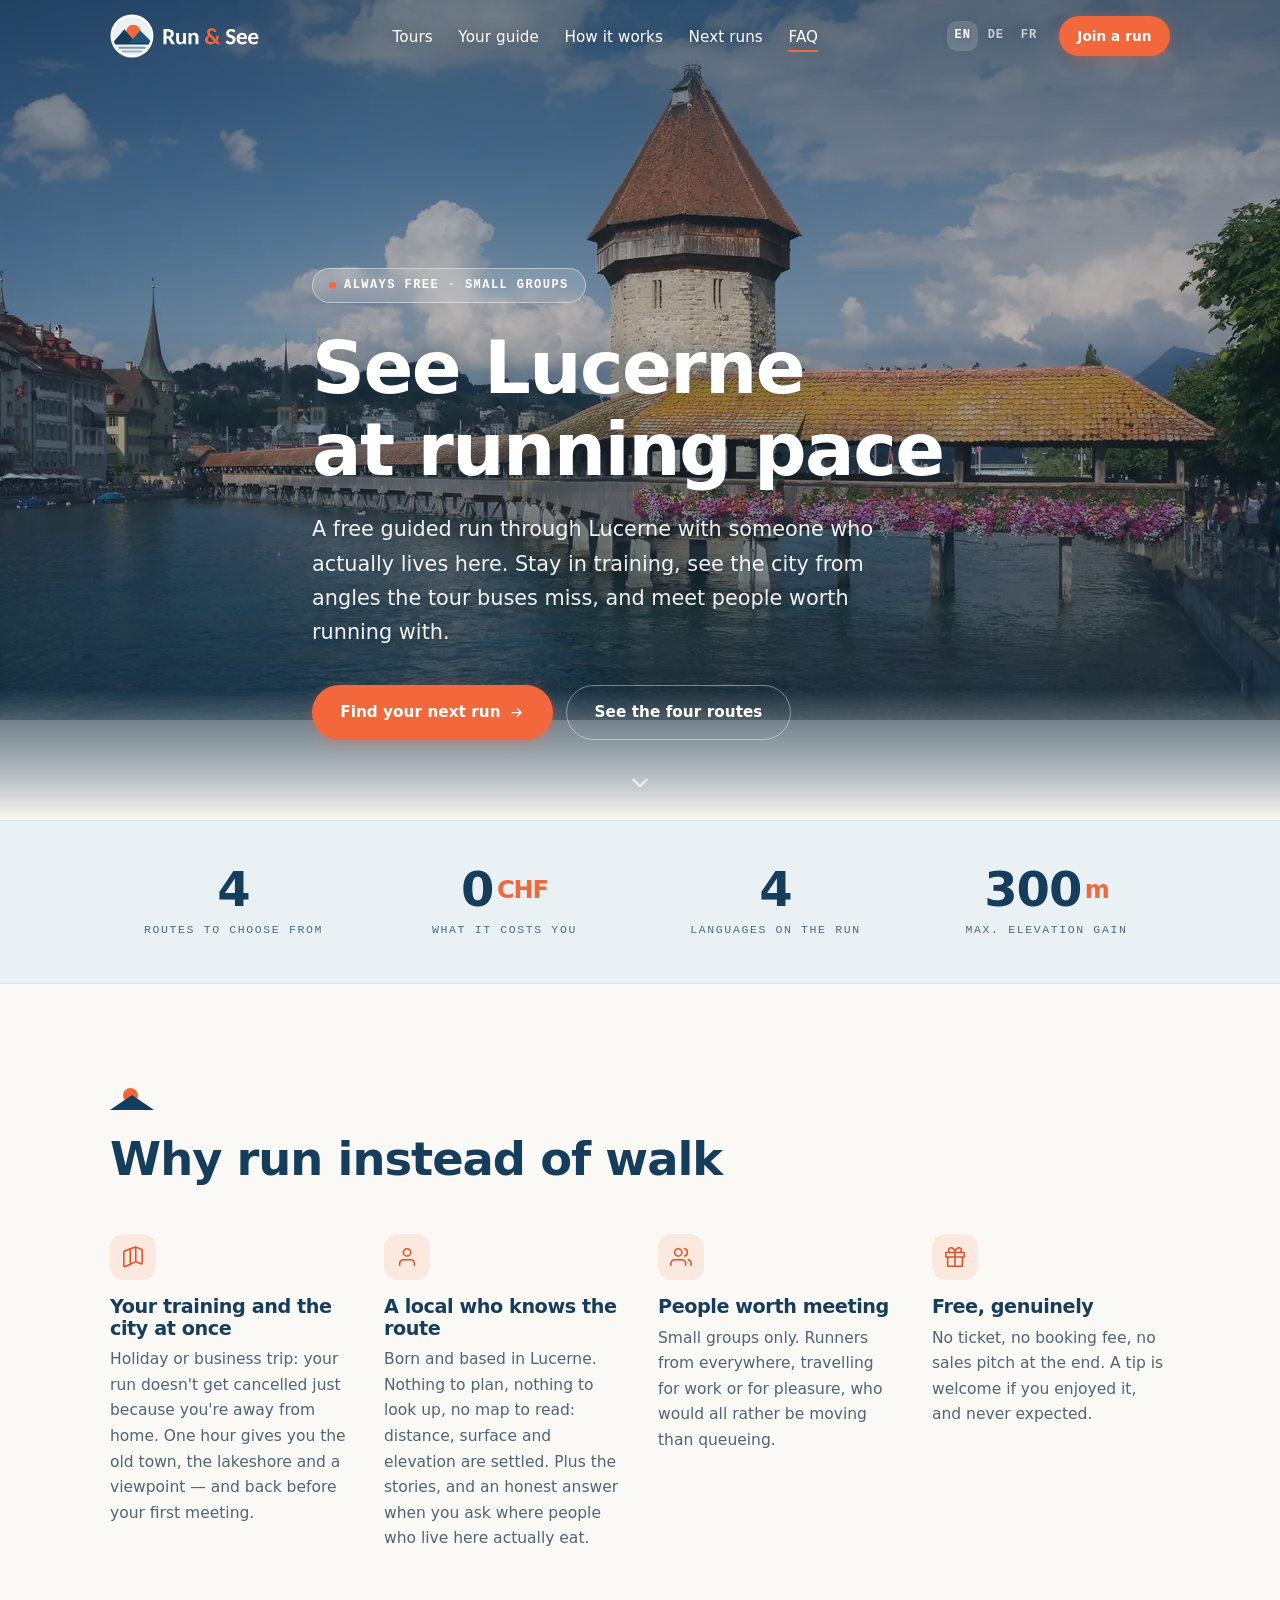
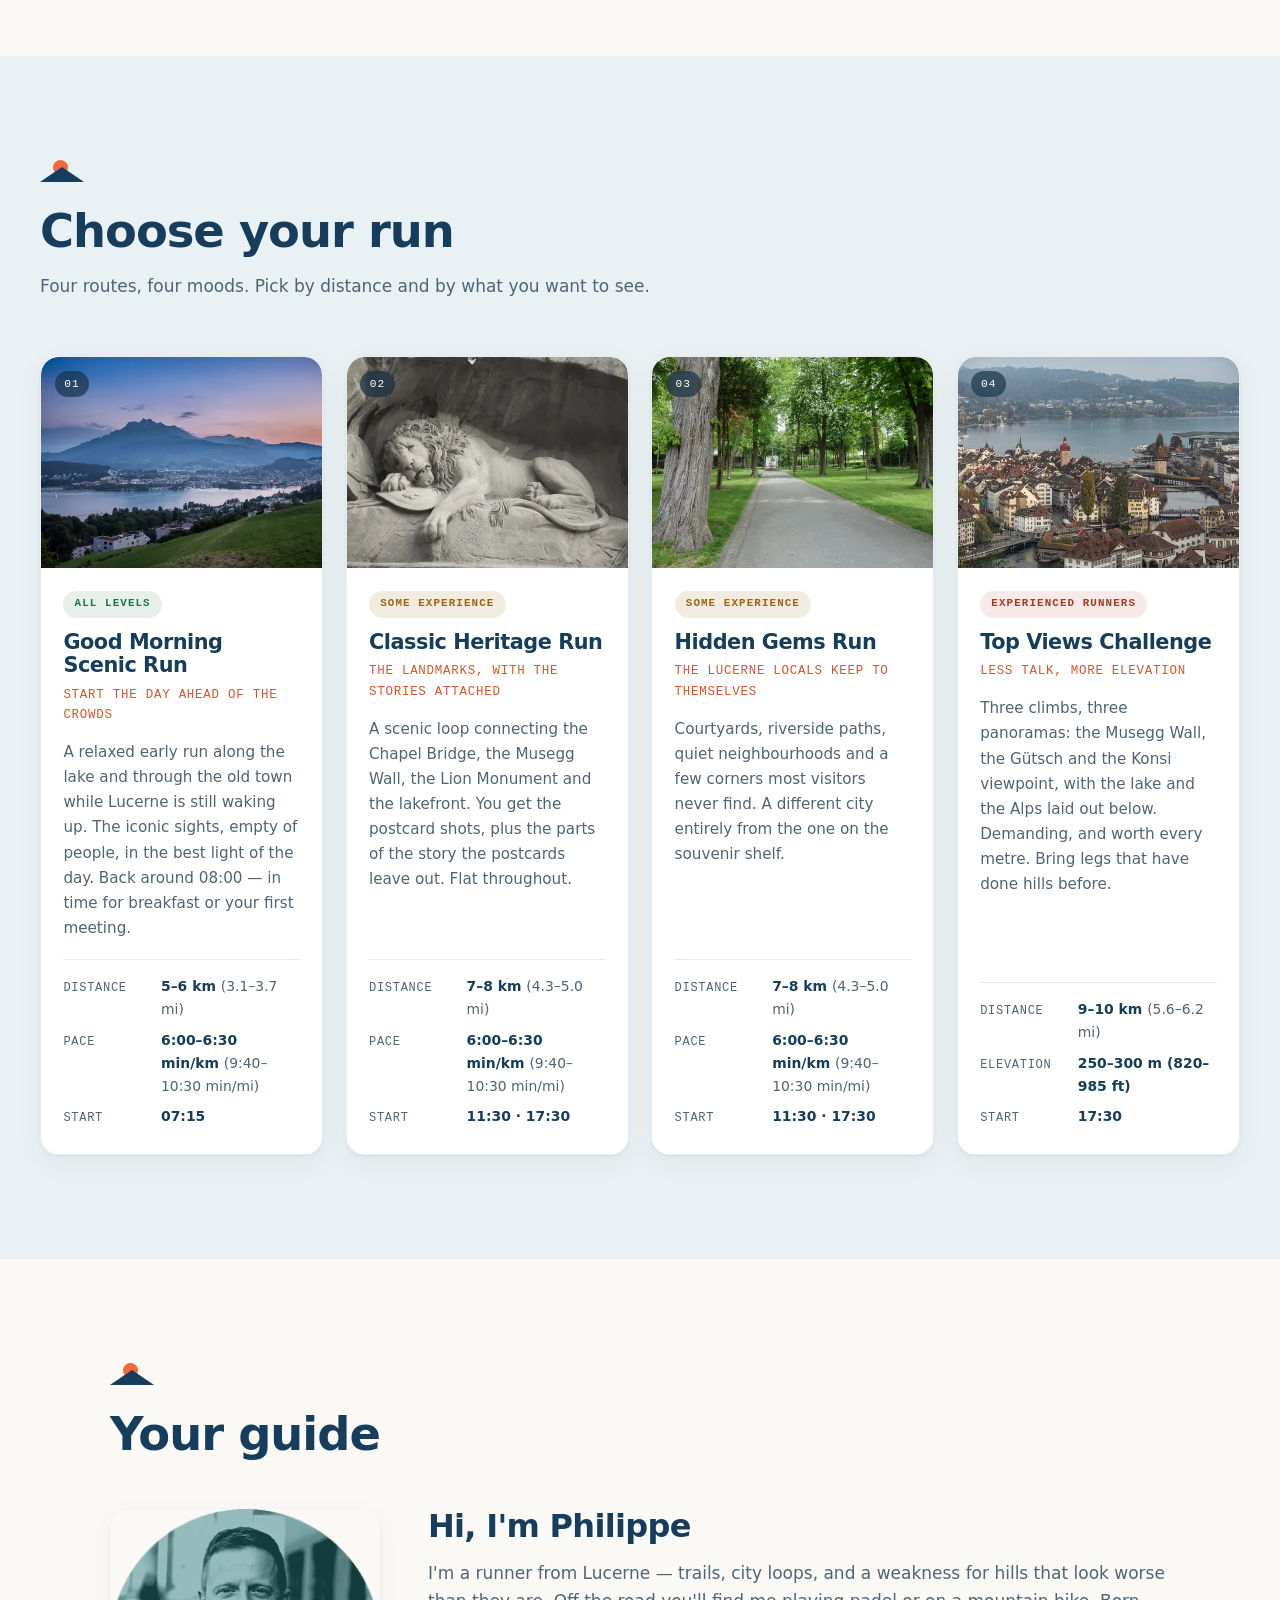
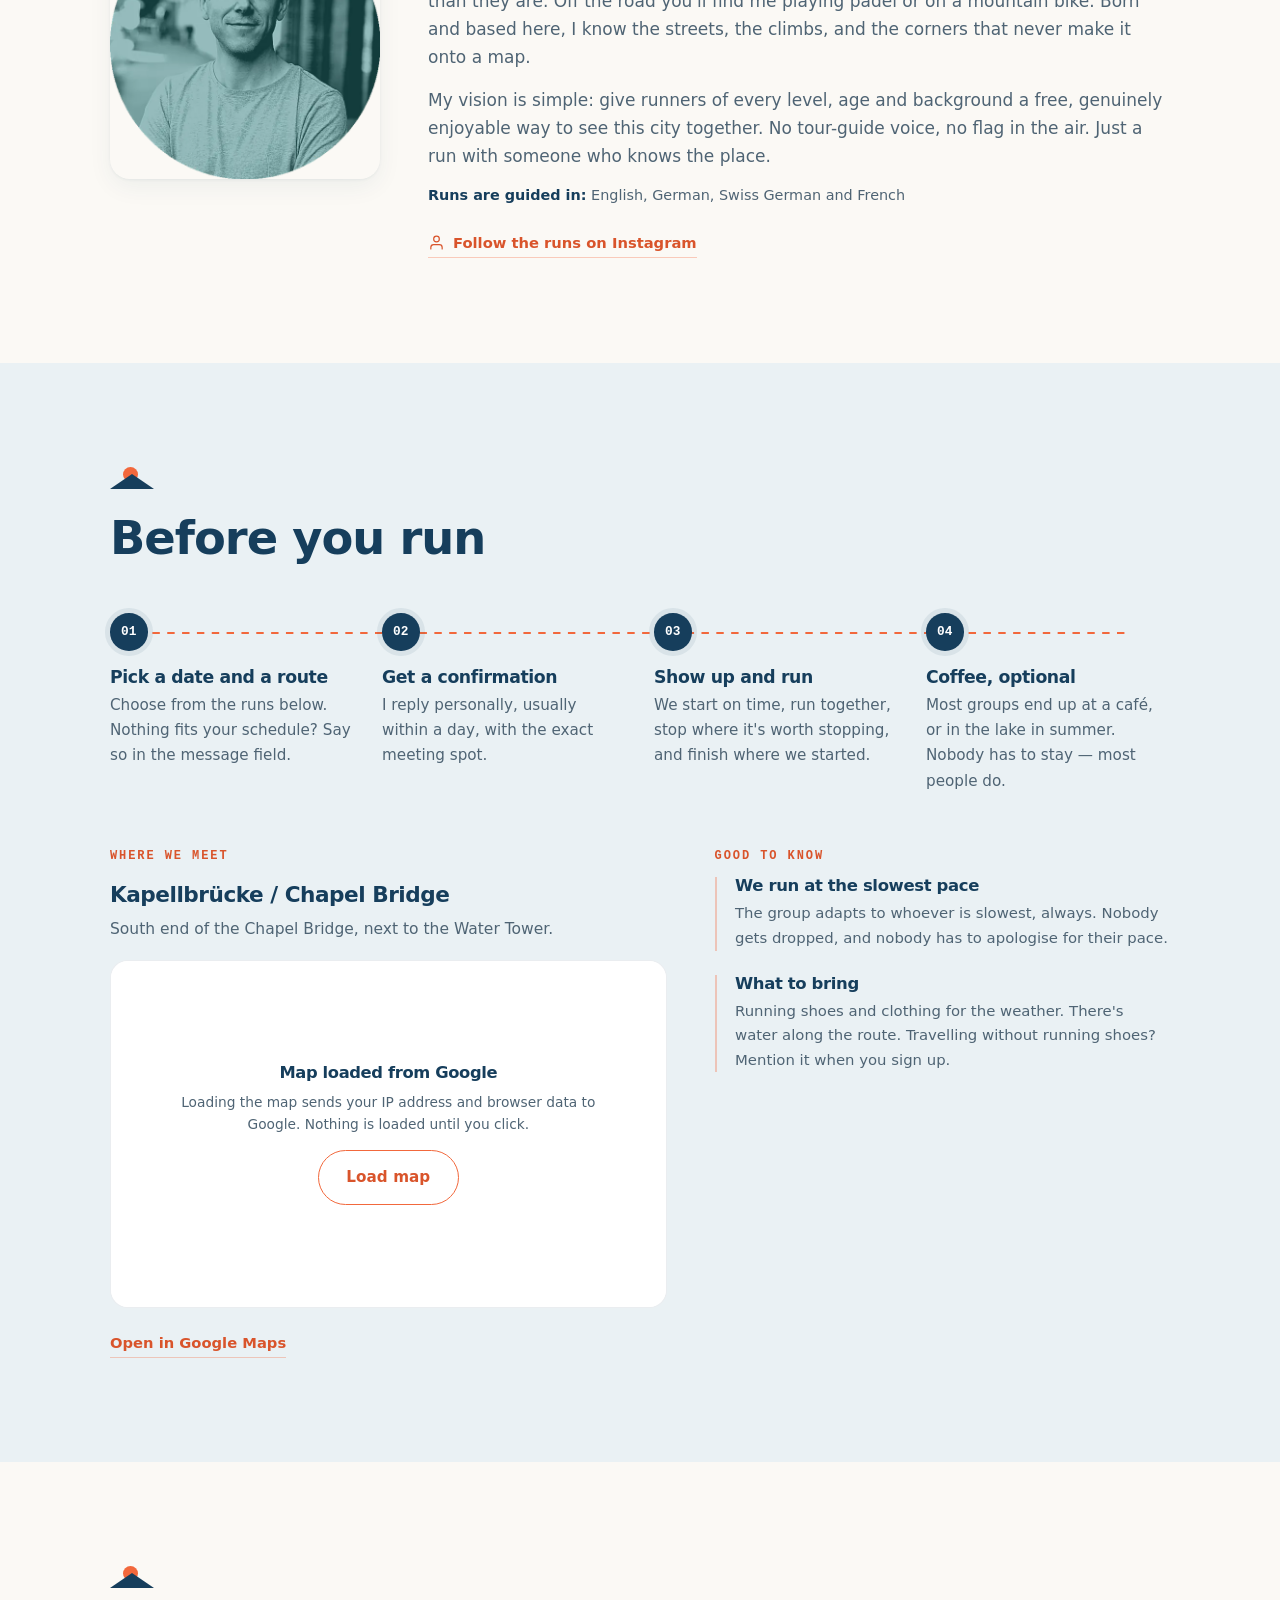
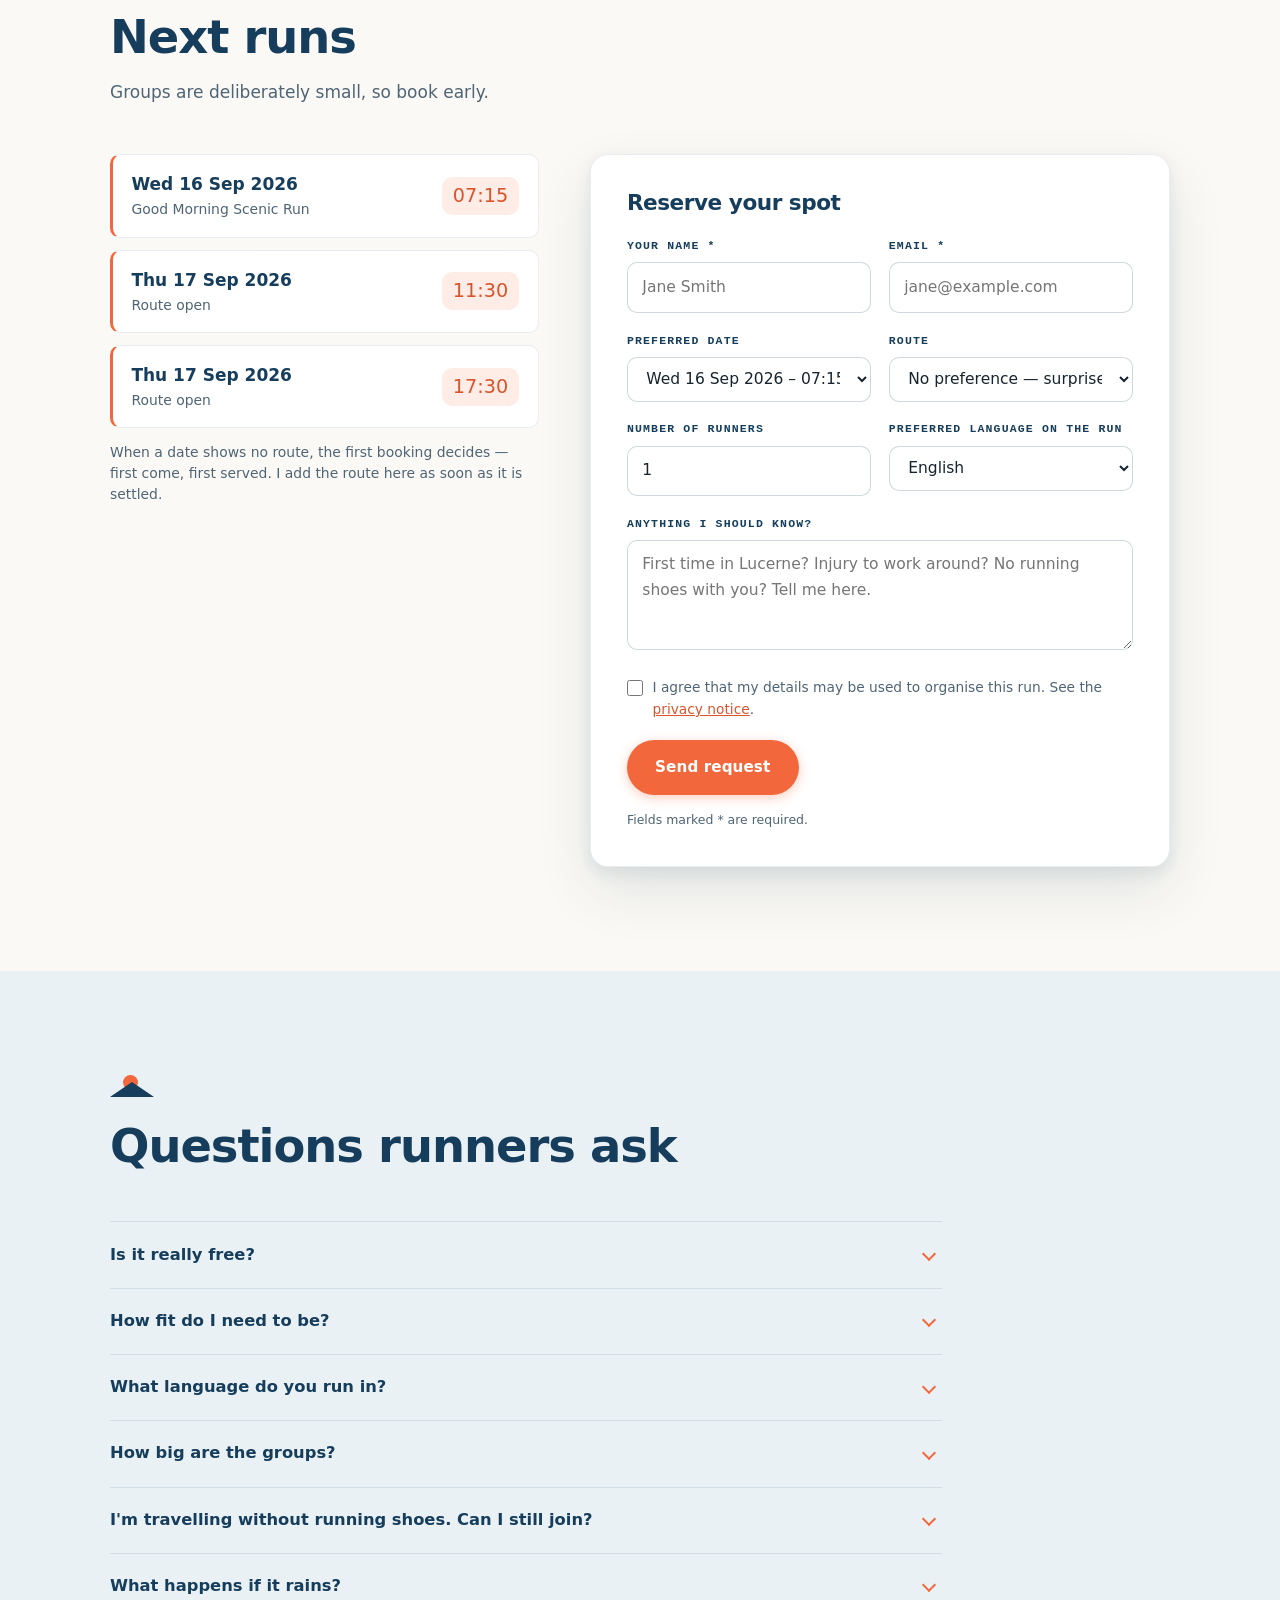
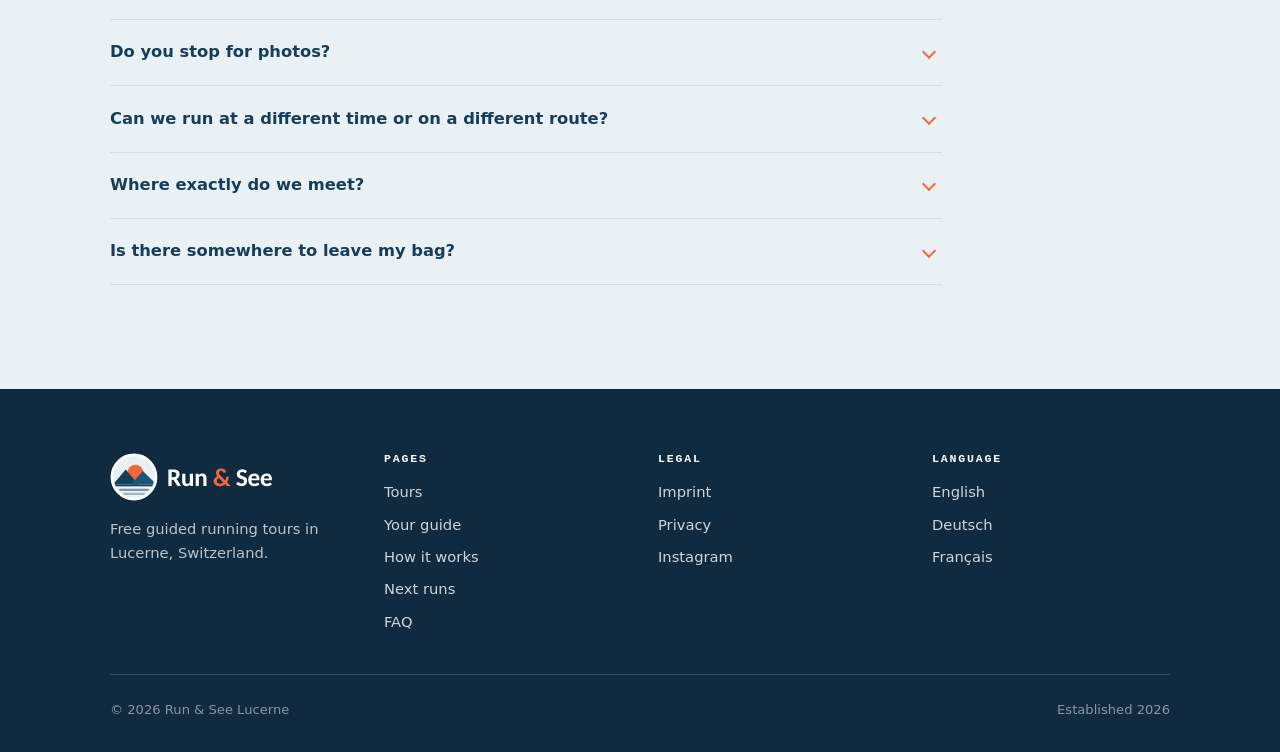
==== commit 5bfa2664: "Give-away entfernt, Nutzenargumente geschaerft, Vision statt Idee Das Finisher-Zvieri faellt aus For" ====
--- a/index.html
+++ b/index.html
@@ -1406,7 +1406,7 @@
         "priceCurrency": "CHF",
         "availability": "https://schema.org/InStock",
         "url": "https://www.runandsee.ch/#join",
-        "validFrom": "2026-08-31"
+        "validFrom": "2026-09-03"
       }
     },
     {
@@ -1440,7 +1440,7 @@
         "priceCurrency": "CHF",
         "availability": "https://schema.org/InStock",
         "url": "https://www.runandsee.ch/#join",
-        "validFrom": "2026-08-31"
+        "validFrom": "2026-09-03"
       }
     },
     {
@@ -1474,7 +1474,7 @@
         "priceCurrency": "CHF",
         "availability": "https://schema.org/InStock",
         "url": "https://www.runandsee.ch/#join",
-        "validFrom": "2026-08-31"
+        "validFrom": "2026-09-03"
       }
     }
   ]
@@ -1576,13 +1576,13 @@
     <div class="value-grid">
       <div class="value-item reveal">
         <div class="value-icon"><svg viewBox="0 0 24 24" fill="none" stroke="currentColor" stroke-width="1.7" stroke-linecap="round" stroke-linejoin="round" aria-hidden="true"><path d="M9 20l-5.4 2.3A1 1 0 0 1 2 21.4V6.6a1 1 0 0 1 .6-.9L9 3m0 17l6-3m-6 3V3m6 14l5.4 2.3a1 1 0 0 0 1.6-.9V4.6a1 1 0 0 0-.6-.9L15 1m0 16V1m0 0L9 3"/></svg></div>
-        <h3>More city, less time</h3>
-        <p>An hour on foot gets you a few streets. Running gets you the old town, the lake and a viewpoint — and back before your first meeting.</p>
+        <h3>Your training and the city at once</h3>
+        <p>Holiday or business trip: your run doesn&#x27;t get cancelled just because you&#x27;re away from home. One hour gives you the old town, the lakeshore and a viewpoint — and back before your first meeting.</p>
       </div>
       <div class="value-item reveal reveal-d1">
         <div class="value-icon"><svg viewBox="0 0 24 24" fill="none" stroke="currentColor" stroke-width="1.7" stroke-linecap="round" stroke-linejoin="round" aria-hidden="true"><path d="M20 21v-2a4 4 0 0 0-4-4H8a4 4 0 0 0-4 4v2"/><circle cx="12" cy="7" r="4"/></svg></div>
-        <h3>A local, not a script</h3>
-        <p>Born and based in Lucerne. You get the stories, the shortcuts, and an honest answer when you ask where people who live here actually eat.</p>
+        <h3>A local who knows the route</h3>
+        <p>Born and based in Lucerne. Nothing to plan, nothing to look up, no map to read: distance, surface and elevation are settled. Plus the stories, and an honest answer when you ask where people who live here actually eat.</p>
       </div>
       <div class="value-item reveal reveal-d2">
         <div class="value-icon"><svg viewBox="0 0 24 24" fill="none" stroke="currentColor" stroke-width="1.7" stroke-linecap="round" stroke-linejoin="round" aria-hidden="true"><path d="M17 21v-2a4 4 0 0 0-4-4H5a4 4 0 0 0-4 4v2"/><circle cx="9" cy="7" r="4"/><path d="M23 21v-2a4 4 0 0 0-3-3.87M16 3.13a4 4 0 0 1 0 7.75"/></svg></div>
@@ -1756,7 +1756,7 @@
       <div>
         <h3>Hi, I&#x27;m Philippe</h3>
         <p>I&#x27;m a runner from Lucerne — trails, city loops, and a weakness for hills that look worse than they are. Off the road you&#x27;ll find me playing padel or on a mountain bike. Born and based here, I know the streets, the climbs, and the corners that never make it onto a map.</p>
-        <p>My idea is simple: give runners of every level, age and background a free, genuinely enjoyable way to see this city together. No tour-guide voice, no flag in the air. Just a run with someone who knows the place.</p>
+        <p>My vision is simple: give runners of every level, age and background a free, genuinely enjoyable way to see this city together. No tour-guide voice, no flag in the air. Just a run with someone who knows the place.</p>
         <p class="about-meta"><b>Runs are guided in:</b> English, German, Swiss German and French</p>
         <a class="ig-link" href="https://www.instagram.com/runandsee_lucerne" target="_blank" rel="noopener noreferrer">
           <svg viewBox="0 0 24 24" fill="none" stroke="currentColor" stroke-width="1.7" stroke-linecap="round" stroke-linejoin="round" aria-hidden="true"><path d="M20 21v-2a4 4 0 0 0-4-4H8a4 4 0 0 0-4 4v2"/><circle cx="12" cy="7" r="4"/></svg>Follow the runs on Instagram
@@ -1899,14 +1899,6 @@
             <option value="de">Deutsch</option>
             <option value="fr">Français</option>
               </select>
-            </div>
-          </div>
-          <div class="field">
-            <span class="fieldset-label" id="giveaway-label">Pick your finisher treat</span>
-            <div class="chip-row" role="radiogroup" aria-labelledby="giveaway-label">
-            <label class="chip"><input type="radio" name="giveaway" value="Swiss chocolate" checked /><span>Swiss chocolate</span></label>
-            <label class="chip"><input type="radio" name="giveaway" value="Local energy bar" /><span>Local energy bar</span></label>
-            <label class="chip"><input type="radio" name="giveaway" value="Mini carabiner" /><span>Mini carabiner</span></label>
             </div>
           </div>
           <div class="field">
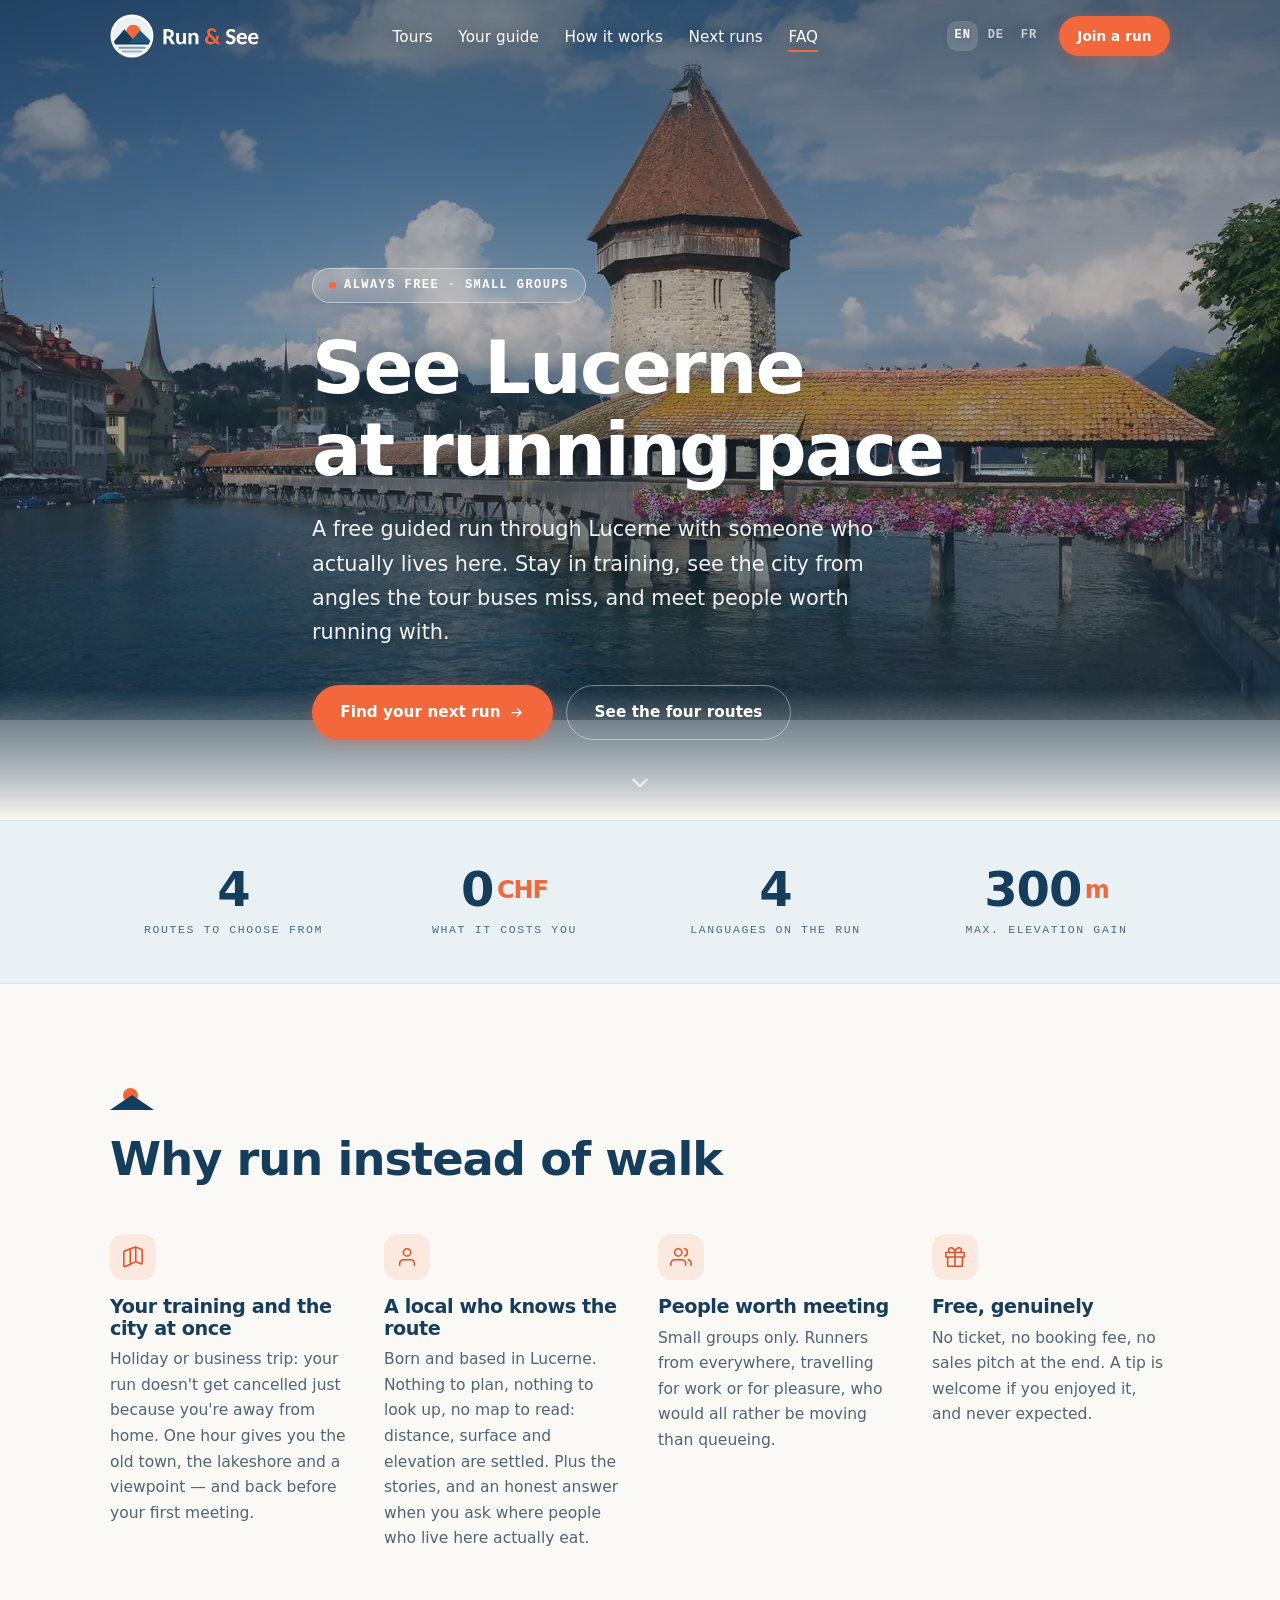
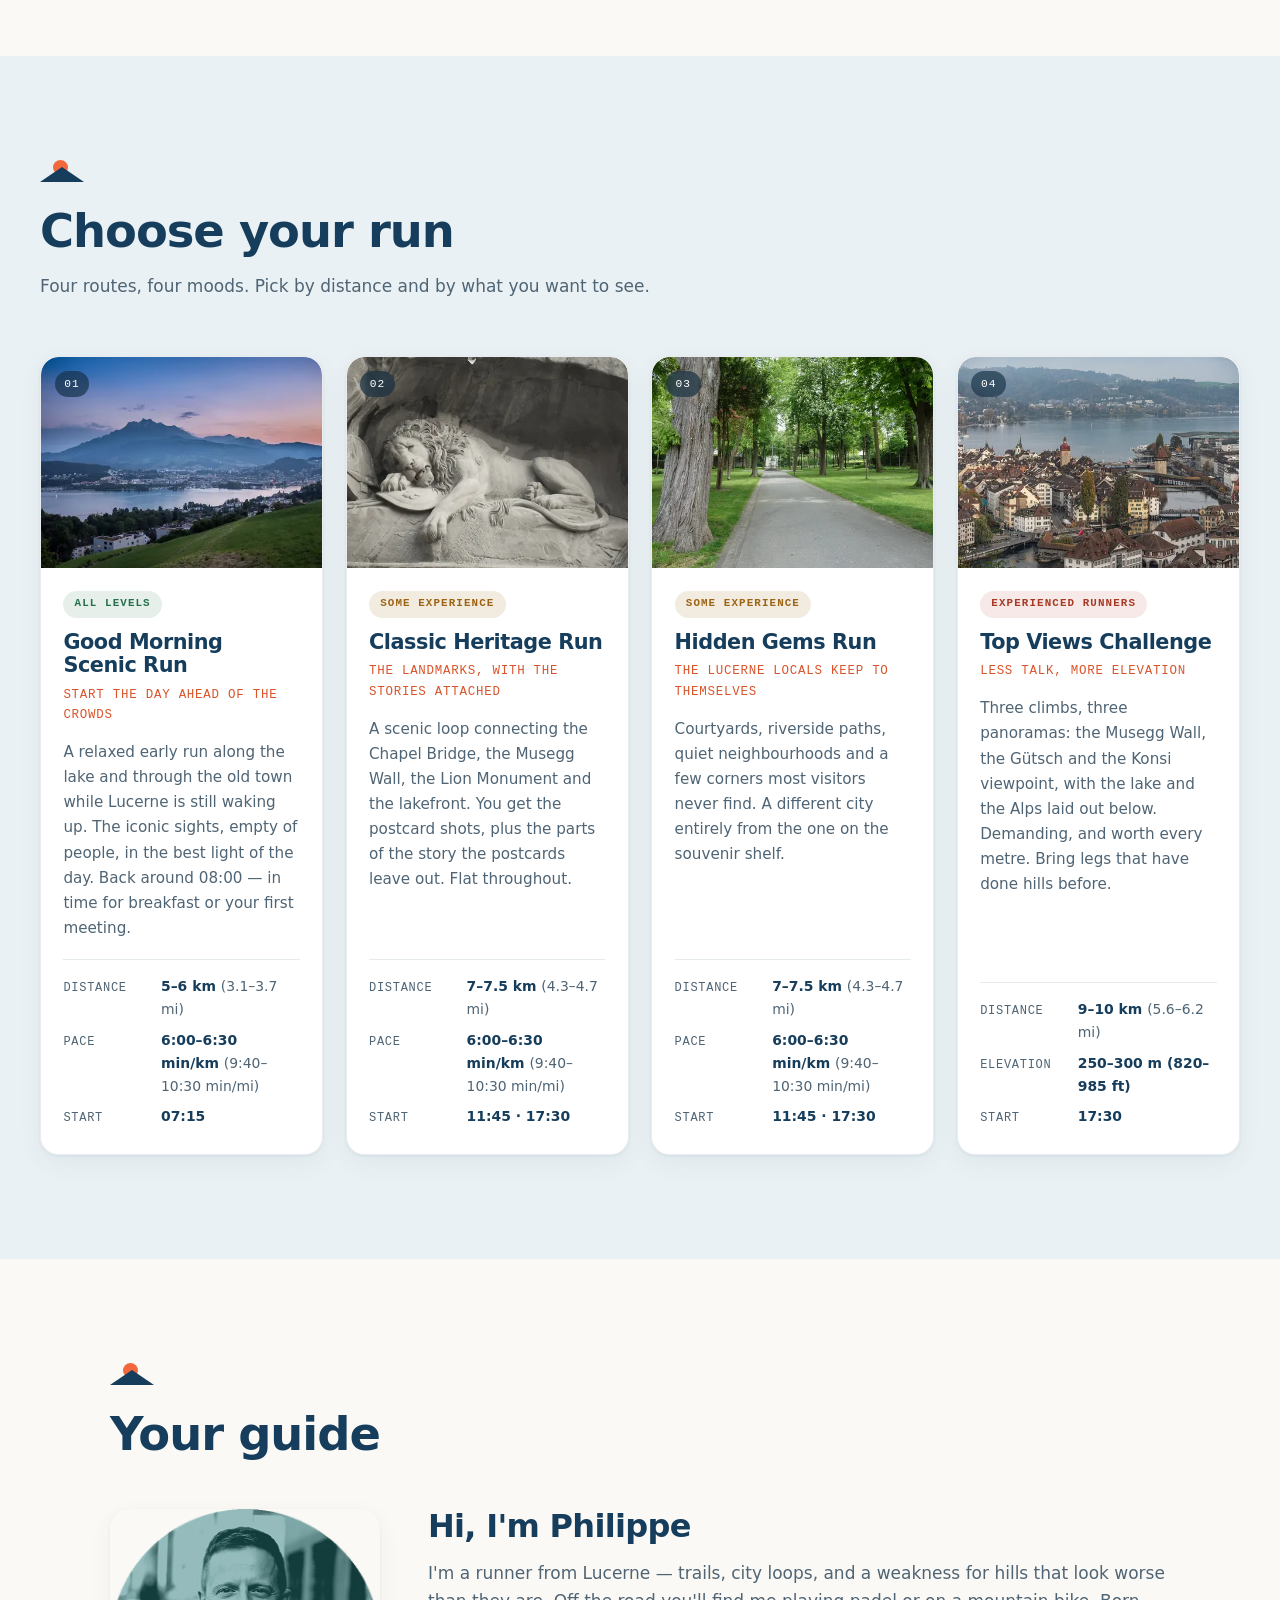
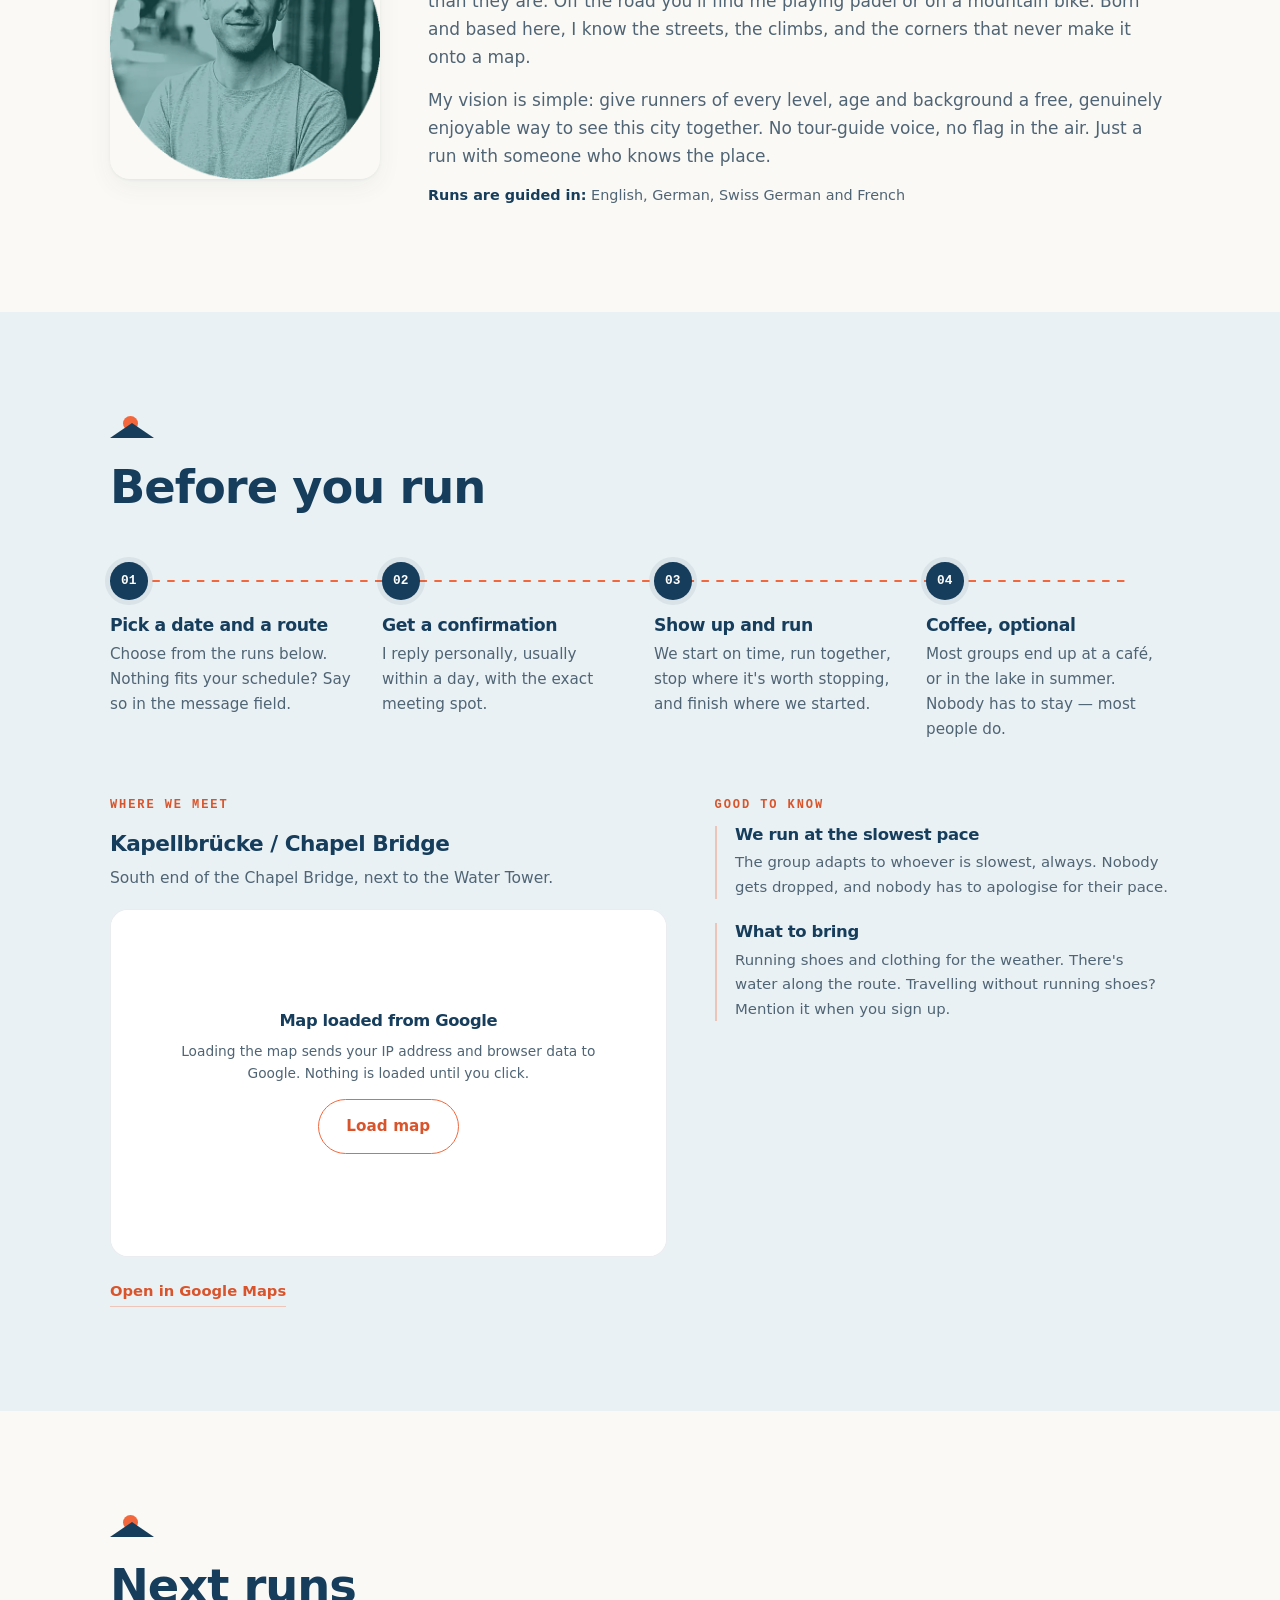
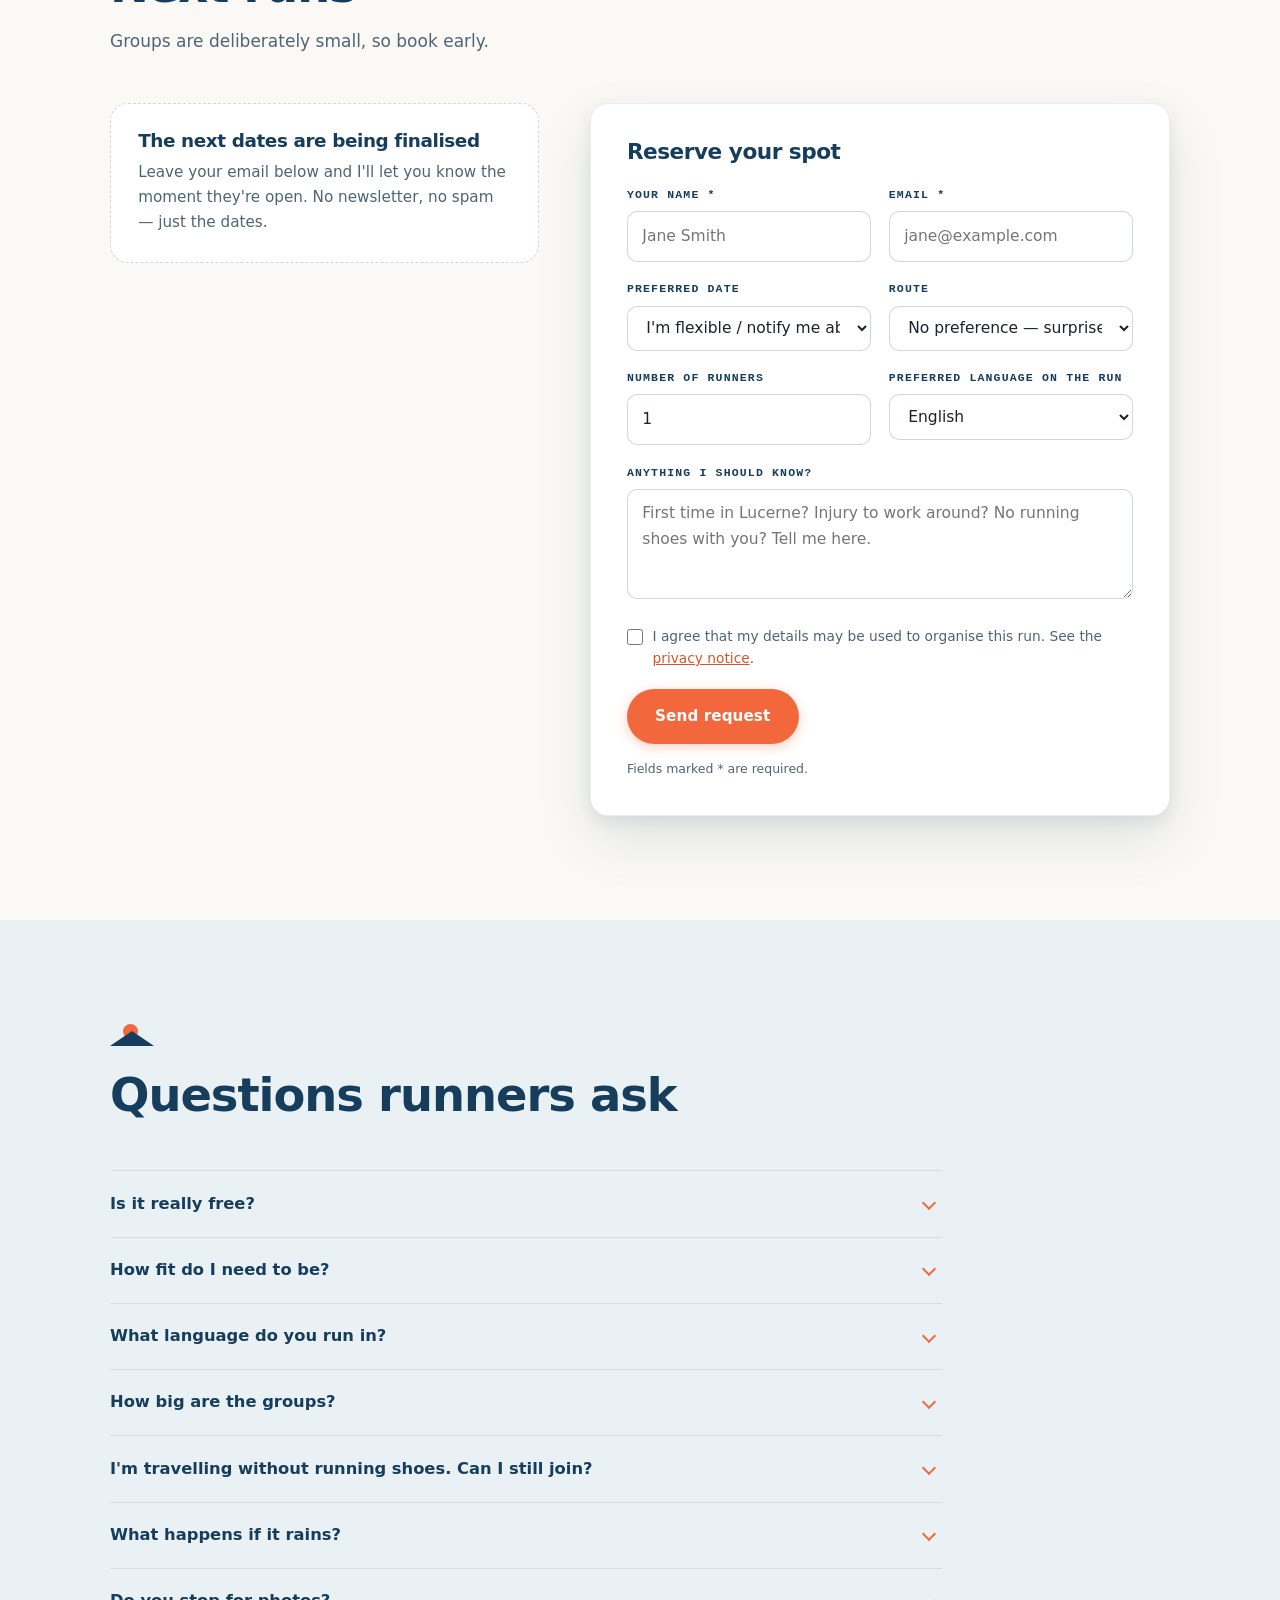
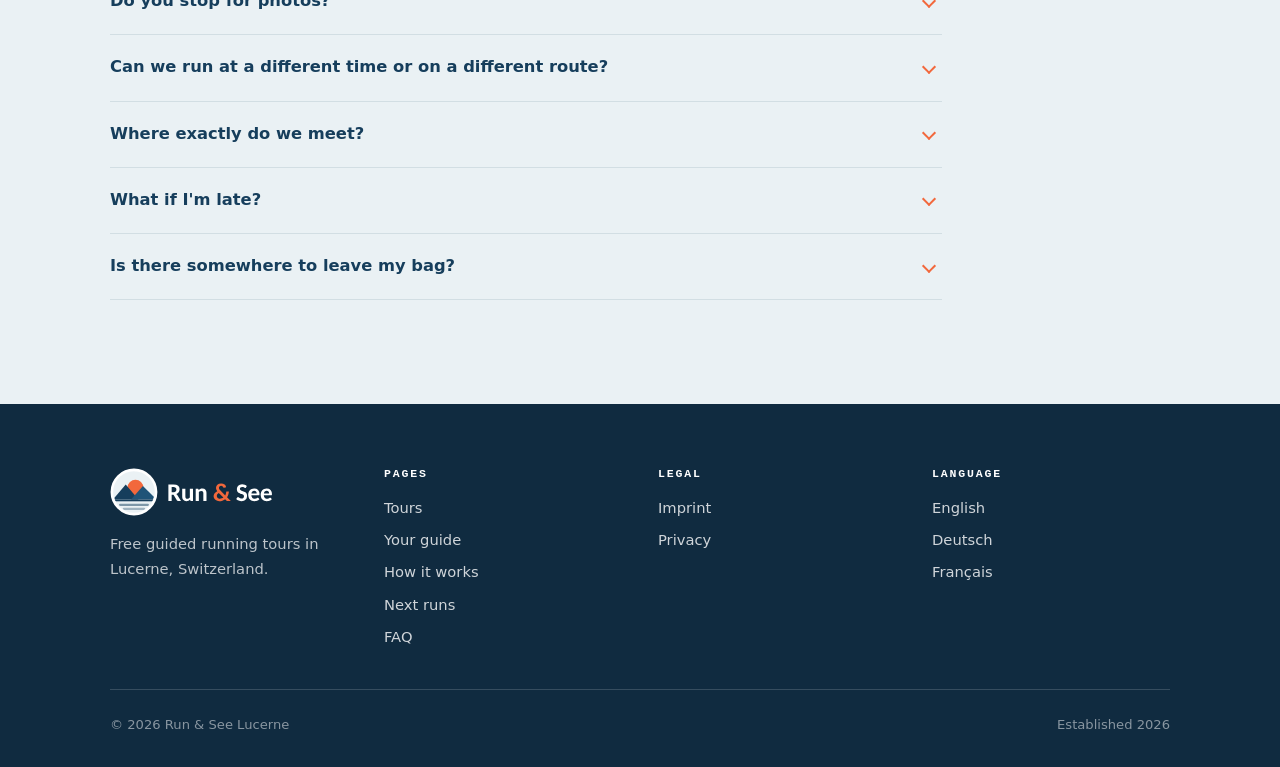
==== commit 34151960: "Distanzen, Startzeit, FAQ, Formular, Countdown und Instagram Heritage und Hidden Gems neu mit 7-7.5 " ====
--- a/index.html
+++ b/index.html
@@ -878,9 +878,7 @@
       "logo": {
         "@id": "https://www.runandsee.ch/#logo"
       },
-      "sameAs": [
-        "https://www.instagram.com/runandsee_lucerne"
-      ],
+      "sameAs": [],
       "email": "philippe@runandsee.ch",
       "founder": {
         "@id": "https://www.runandsee.ch/#guide"
@@ -1090,7 +1088,7 @@
           "name": "What happens if it rains?",
           "acceptedAnswer": {
             "@type": "Answer",
-            "text": "We run. Lucerne is beautiful in the rain and the routes stay open. Runs are only called off in genuinely unsafe conditions — thunderstorms, ice — and you'll hear from me by email if that happens."
+            "text": "We always run. Lucerne gets warmer every year, but it also has more rainy days than most Swiss cities. Our skin is waterproof. Only thunder or ice stops us, and then you'll hear from me."
           }
         },
         {
@@ -1115,6 +1113,14 @@
           "acceptedAnswer": {
             "@type": "Answer",
             "text": "At the Chapel Bridge in the centre of Lucerne, at the southern end next to the Water Tower — ten minutes on foot from the main station. You'll get the exact spot and a map link with your confirmation."
+          }
+        },
+        {
+          "@type": "Question",
+          "name": "What if I'm late?",
+          "acceptedAnswer": {
+            "@type": "Answer",
+            "text": "Please be on time. I'm Swiss. We wait five minutes, then we run."
           }
         },
         {
@@ -1211,7 +1217,7 @@
         {
           "@type": "PropertyValue",
           "name": "Distance",
-          "value": "7–8 km"
+          "value": "7–7.5 km"
         },
         {
           "@type": "PropertyValue",
@@ -1221,7 +1227,7 @@
         {
           "@type": "PropertyValue",
           "name": "Start times",
-          "value": "11:30, 17:30"
+          "value": "11:45, 17:30"
         },
         {
           "@type": "PropertyValue",
@@ -1273,7 +1279,7 @@
         {
           "@type": "PropertyValue",
           "name": "Distance",
-          "value": "7–8 km"
+          "value": "7–7.5 km"
         },
         {
           "@type": "PropertyValue",
@@ -1283,7 +1289,7 @@
         {
           "@type": "PropertyValue",
           "name": "Start times",
-          "value": "11:30, 17:30"
+          "value": "11:45, 17:30"
         },
         {
           "@type": "PropertyValue",
@@ -1373,108 +1379,6 @@
         "priceCurrency": "CHF",
         "availability": "https://schema.org/InStock",
         "url": "https://www.runandsee.ch/#join"
-      }
-    },
-    {
-      "@type": "Event",
-      "@id": "https://www.runandsee.ch/#event-2026-09-16-0715",
-      "name": "Run & See Lucerne – Good Morning Scenic Run",
-      "startDate": "2026-09-16T07:15:00+02:00",
-      "eventStatus": "https://schema.org/EventScheduled",
-      "eventAttendanceMode": "https://schema.org/OfflineEventAttendanceMode",
-      "location": {
-        "@type": "Place",
-        "name": "Kapellbrücke / Chapel Bridge",
-        "address": {
-          "@type": "PostalAddress",
-          "addressLocality": "Luzern",
-          "addressCountry": "CH"
-        },
-        "geo": {
-          "@type": "GeoCoordinates",
-          "latitude": 47.05174,
-          "longitude": 8.30772
-        }
-      },
-      "organizer": {
-        "@id": "https://www.runandsee.ch/#business"
-      },
-      "isAccessibleForFree": true,
-      "offers": {
-        "@type": "Offer",
-        "price": "0",
-        "priceCurrency": "CHF",
-        "availability": "https://schema.org/InStock",
-        "url": "https://www.runandsee.ch/#join",
-        "validFrom": "2026-09-03"
-      }
-    },
-    {
-      "@type": "Event",
-      "@id": "https://www.runandsee.ch/#event-2026-09-17-1130",
-      "name": "Run & See Lucerne – Route open",
-      "startDate": "2026-09-17T11:30:00+02:00",
-      "eventStatus": "https://schema.org/EventScheduled",
-      "eventAttendanceMode": "https://schema.org/OfflineEventAttendanceMode",
-      "location": {
-        "@type": "Place",
-        "name": "Kapellbrücke / Chapel Bridge",
-        "address": {
-          "@type": "PostalAddress",
-          "addressLocality": "Luzern",
-          "addressCountry": "CH"
-        },
-        "geo": {
-          "@type": "GeoCoordinates",
-          "latitude": 47.05174,
-          "longitude": 8.30772
-        }
-      },
-      "organizer": {
-        "@id": "https://www.runandsee.ch/#business"
-      },
-      "isAccessibleForFree": true,
-      "offers": {
-        "@type": "Offer",
-        "price": "0",
-        "priceCurrency": "CHF",
-        "availability": "https://schema.org/InStock",
-        "url": "https://www.runandsee.ch/#join",
-        "validFrom": "2026-09-03"
-      }
-    },
-    {
-      "@type": "Event",
-      "@id": "https://www.runandsee.ch/#event-2026-09-17-1730",
-      "name": "Run & See Lucerne – Route open",
-      "startDate": "2026-09-17T17:30:00+02:00",
-      "eventStatus": "https://schema.org/EventScheduled",
-      "eventAttendanceMode": "https://schema.org/OfflineEventAttendanceMode",
-      "location": {
-        "@type": "Place",
-        "name": "Kapellbrücke / Chapel Bridge",
-        "address": {
-          "@type": "PostalAddress",
-          "addressLocality": "Luzern",
-          "addressCountry": "CH"
-        },
-        "geo": {
-          "@type": "GeoCoordinates",
-          "latitude": 47.05174,
-          "longitude": 8.30772
-        }
-      },
-      "organizer": {
-        "@id": "https://www.runandsee.ch/#business"
-      },
-      "isAccessibleForFree": true,
-      "offers": {
-        "@type": "Offer",
-        "price": "0",
-        "priceCurrency": "CHF",
-        "availability": "https://schema.org/InStock",
-        "url": "https://www.runandsee.ch/#join",
-        "validFrom": "2026-09-03"
       }
     }
   ]
@@ -1658,9 +1562,9 @@
             <p class="tour-tagline">The landmarks, with the stories attached</p>
             <p class="tour-desc">A scenic loop connecting the Chapel Bridge, the Musegg Wall, the Lion Monument and the lakefront. You get the postcard shots, plus the parts of the story the postcards leave out. Flat throughout.</p>
             <dl class="tour-facts">
-          <div class="tour-fact"><dt>Distance</dt><dd>7–8 km <span class="alt">(4.3–5.0 mi)</span></dd></div>
+          <div class="tour-fact"><dt>Distance</dt><dd>7–7.5 km <span class="alt">(4.3–4.7 mi)</span></dd></div>
           <div class="tour-fact"><dt>Pace</dt><dd>6:00–6:30 min/km <span class="alt">(9:40–10:30 min/mi)</span></dd></div>
-          <div class="tour-fact"><dt>Start</dt><dd>11:30 · 17:30</dd></div>
+          <div class="tour-fact"><dt>Start</dt><dd>11:45 · 17:30</dd></div>
             </dl>
           </div>
         </article>
@@ -1686,9 +1590,9 @@
             <p class="tour-tagline">The Lucerne locals keep to themselves</p>
             <p class="tour-desc">Courtyards, riverside paths, quiet neighbourhoods and a few corners most visitors never find. A different city entirely from the one on the souvenir shelf.</p>
             <dl class="tour-facts">
-          <div class="tour-fact"><dt>Distance</dt><dd>7–8 km <span class="alt">(4.3–5.0 mi)</span></dd></div>
+          <div class="tour-fact"><dt>Distance</dt><dd>7–7.5 km <span class="alt">(4.3–4.7 mi)</span></dd></div>
           <div class="tour-fact"><dt>Pace</dt><dd>6:00–6:30 min/km <span class="alt">(9:40–10:30 min/mi)</span></dd></div>
-          <div class="tour-fact"><dt>Start</dt><dd>11:30 · 17:30</dd></div>
+          <div class="tour-fact"><dt>Start</dt><dd>11:45 · 17:30</dd></div>
             </dl>
           </div>
         </article>
@@ -1758,9 +1662,6 @@
         <p>I&#x27;m a runner from Lucerne — trails, city loops, and a weakness for hills that look worse than they are. Off the road you&#x27;ll find me playing padel or on a mountain bike. Born and based here, I know the streets, the climbs, and the corners that never make it onto a map.</p>
         <p>My vision is simple: give runners of every level, age and background a free, genuinely enjoyable way to see this city together. No tour-guide voice, no flag in the air. Just a run with someone who knows the place.</p>
         <p class="about-meta"><b>Runs are guided in:</b> English, German, Swiss German and French</p>
-        <a class="ig-link" href="https://www.instagram.com/runandsee_lucerne" target="_blank" rel="noopener noreferrer">
-          <svg viewBox="0 0 24 24" fill="none" stroke="currentColor" stroke-width="1.7" stroke-linecap="round" stroke-linejoin="round" aria-hidden="true"><path d="M20 21v-2a4 4 0 0 0-4-4H8a4 4 0 0 0-4 4v2"/><circle cx="12" cy="7" r="4"/></svg>Follow the runs on Instagram
-        </a>
       </div>
     </div>
   </div>
@@ -1823,30 +1724,10 @@
           <div class="countdown-run" id="countdown-run"></div>
           <div class="countdown-clock" id="countdown-clock"></div>
         </div>
-      <div class="run-list">
-        <div class="run-item">
-          <div>
-            <time class="run-when" datetime="2026-09-16T07:15">Wed 16 Sep 2026</time>
-            <div class="run-what">Good Morning Scenic Run</div>
-          </div>
-          <div class="run-time">07:15</div>
-        </div>
-        <div class="run-item">
-          <div>
-            <time class="run-when" datetime="2026-09-17T11:30">Thu 17 Sep 2026</time>
-            <div class="run-what">Route open</div>
-          </div>
-          <div class="run-time">11:30</div>
-        </div>
-        <div class="run-item">
-          <div>
-            <time class="run-when" datetime="2026-09-17T17:30">Thu 17 Sep 2026</time>
-            <div class="run-what">Route open</div>
-          </div>
-          <div class="run-time">17:30</div>
-        </div>
-      </div>
-      <p class="run-note">When a date shows no route, the first booking decides — first come, first served. I add the route here as soon as it is settled.</p>
+      <div class="run-empty">
+        <h3>The next dates are being finalised</h3>
+        <p>Leave your email below and I&#x27;ll let you know the moment they&#x27;re open. No newsletter, no spam — just the dates.</p>
+      </div>
       </div>
 
       <div class="form-card">
@@ -1870,10 +1751,8 @@
             <div class="field">
               <label for="fdate">Preferred date</label>
               <select id="fdate" name="date">
-                            <option value="2026-09-16 07:15">Wed 16 Sep 2026 – 07:15</option>
-            <option value="2026-09-17 11:30">Thu 17 Sep 2026 – 11:30</option>
-            <option value="2026-09-17 17:30">Thu 17 Sep 2026 – 17:30</option>
-            <option value="flexible">I&#x27;m flexible / notify me about new dates</option>
+                            <option value="flexible">I&#x27;m flexible / notify me about new dates</option>
+            <option value="other">A different time: it might work out</option>
               </select>
             </div>
             <div class="field">
@@ -1946,7 +1825,7 @@
       </details>
       <details class="faq-item">
         <summary>What happens if it rains?</summary>
-        <div class="faq-answer-wrap"><div class="faq-answer"><p>We run. Lucerne is beautiful in the rain and the routes stay open. Runs are only called off in genuinely unsafe conditions — thunderstorms, ice — and you&#x27;ll hear from me by email if that happens.</p></div></div>
+        <div class="faq-answer-wrap"><div class="faq-answer"><p>We always run. Lucerne gets warmer every year, but it also has more rainy days than most Swiss cities. Our skin is waterproof. Only thunder or ice stops us, and then you&#x27;ll hear from me.</p></div></div>
       </details>
       <details class="faq-item">
         <summary>Do you stop for photos?</summary>
@@ -1959,6 +1838,10 @@
       <details class="faq-item">
         <summary>Where exactly do we meet?</summary>
         <div class="faq-answer-wrap"><div class="faq-answer"><p>At the Chapel Bridge in the centre of Lucerne, at the southern end next to the Water Tower — ten minutes on foot from the main station. You&#x27;ll get the exact spot and a map link with your confirmation.</p></div></div>
+      </details>
+      <details class="faq-item">
+        <summary>What if I&#x27;m late?</summary>
+        <div class="faq-answer-wrap"><div class="faq-answer"><p>Please be on time. I&#x27;m Swiss. We wait five minutes, then we run.</p></div></div>
       </details>
       <details class="faq-item">
         <summary>Is there somewhere to leave my bag?</summary>
@@ -1995,7 +1878,6 @@
         <ul>
           <li><a href="legal.html#imprint">Imprint</a></li>
           <li><a href="legal.html#privacy">Privacy</a></li>
-          <li><a href="https://www.instagram.com/runandsee_lucerne" target="_blank" rel="noopener noreferrer">Instagram</a></li>
         </ul>
       </div>
       <div>
@@ -2016,7 +1898,7 @@
 <script>
 (function () {
   "use strict";
-  var CFG = {"provider": "mailto", "endpoint": "TODO_https://formspree.io/f/xxxxxxx", "email": "philippe@runandsee.ch", "runs": [{"date": "2026-09-16", "time": "07:15", "label": "Good Morning Scenic Run"}, {"date": "2026-09-17", "time": "11:30", "label": "Route open"}, {"date": "2026-09-17", "time": "17:30", "label": "Route open"}], "labels": {"cd": "Next run in", "d": "days", "h": "hours", "m": "min"}, "msgSuccess": "Thanks — your request is on its way. I'll come back to you personally within a day.", "msgError": "Something went wrong. Please email me directly at", "msgSending": "Sending…", "msgSubmit": "Send request", "brand": "Run & See Lucerne"};
+  var CFG = {"provider": "mailto", "endpoint": "TODO_https://formspree.io/f/xxxxxxx", "email": "philippe@runandsee.ch", "runs": [], "labels": {"cd": "Next run in", "d": "days", "h": "hours", "m": "min"}, "msgSuccess": "Thanks — your request is on its way. I'll come back to you personally within a day.", "msgError": "Something went wrong. Please email me directly at", "msgSending": "Sending…", "msgSubmit": "Send request", "brand": "Run & See Lucerne"};
 
   /* ── Navbar: Scroll-Zustand ────────────────────────────────────────── */
   var navbar = document.getElementById("navbar");
@@ -2075,7 +1957,14 @@
     var now = new Date();
     for (var i = 0; i < CFG.runs.length; i++) {
       var r = CFG.runs[i];
-      var when = new Date(r.date + "T" + (r.time || "00:00") + ":00");
+      // Datum und Zeit einzeln zerlegen. Ein zusammengesetzter String wird
+      // nicht von jedem Browser gleich geparst; kommt dabei ein ungueltiges
+      // Datum heraus, rechnet der Countdown mit NaN weiter.
+      var dp = String(r.date || "").split("-");
+      var tp = String(r.time || "00:00").split(":");
+      if (dp.length < 3) { continue; }
+      var when = new Date(+dp[0], +dp[1] - 1, +dp[2], +tp[0] || 0, +tp[1] || 0, 0, 0);
+      if (!isFinite(when.getTime())) { continue; }
       if (when > now) { next = { when: when, label: r.label }; break; }
     }
     if (next) {
@@ -2084,8 +1973,8 @@
       document.getElementById("countdown-run").textContent = next.label;
       var clock = document.getElementById("countdown-clock");
       var tick = function () {
-        var diff = next.when - new Date();
-        if (diff <= 0) { cd.hidden = true; return; }
+        var diff = next.when.getTime() - Date.now();
+        if (!isFinite(diff) || diff <= 0) { cd.hidden = true; return; }
         var d = Math.floor(diff / 86400000);
         var h = Math.floor((diff % 86400000) / 3600000);
         var m = Math.floor((diff % 3600000) / 60000);
